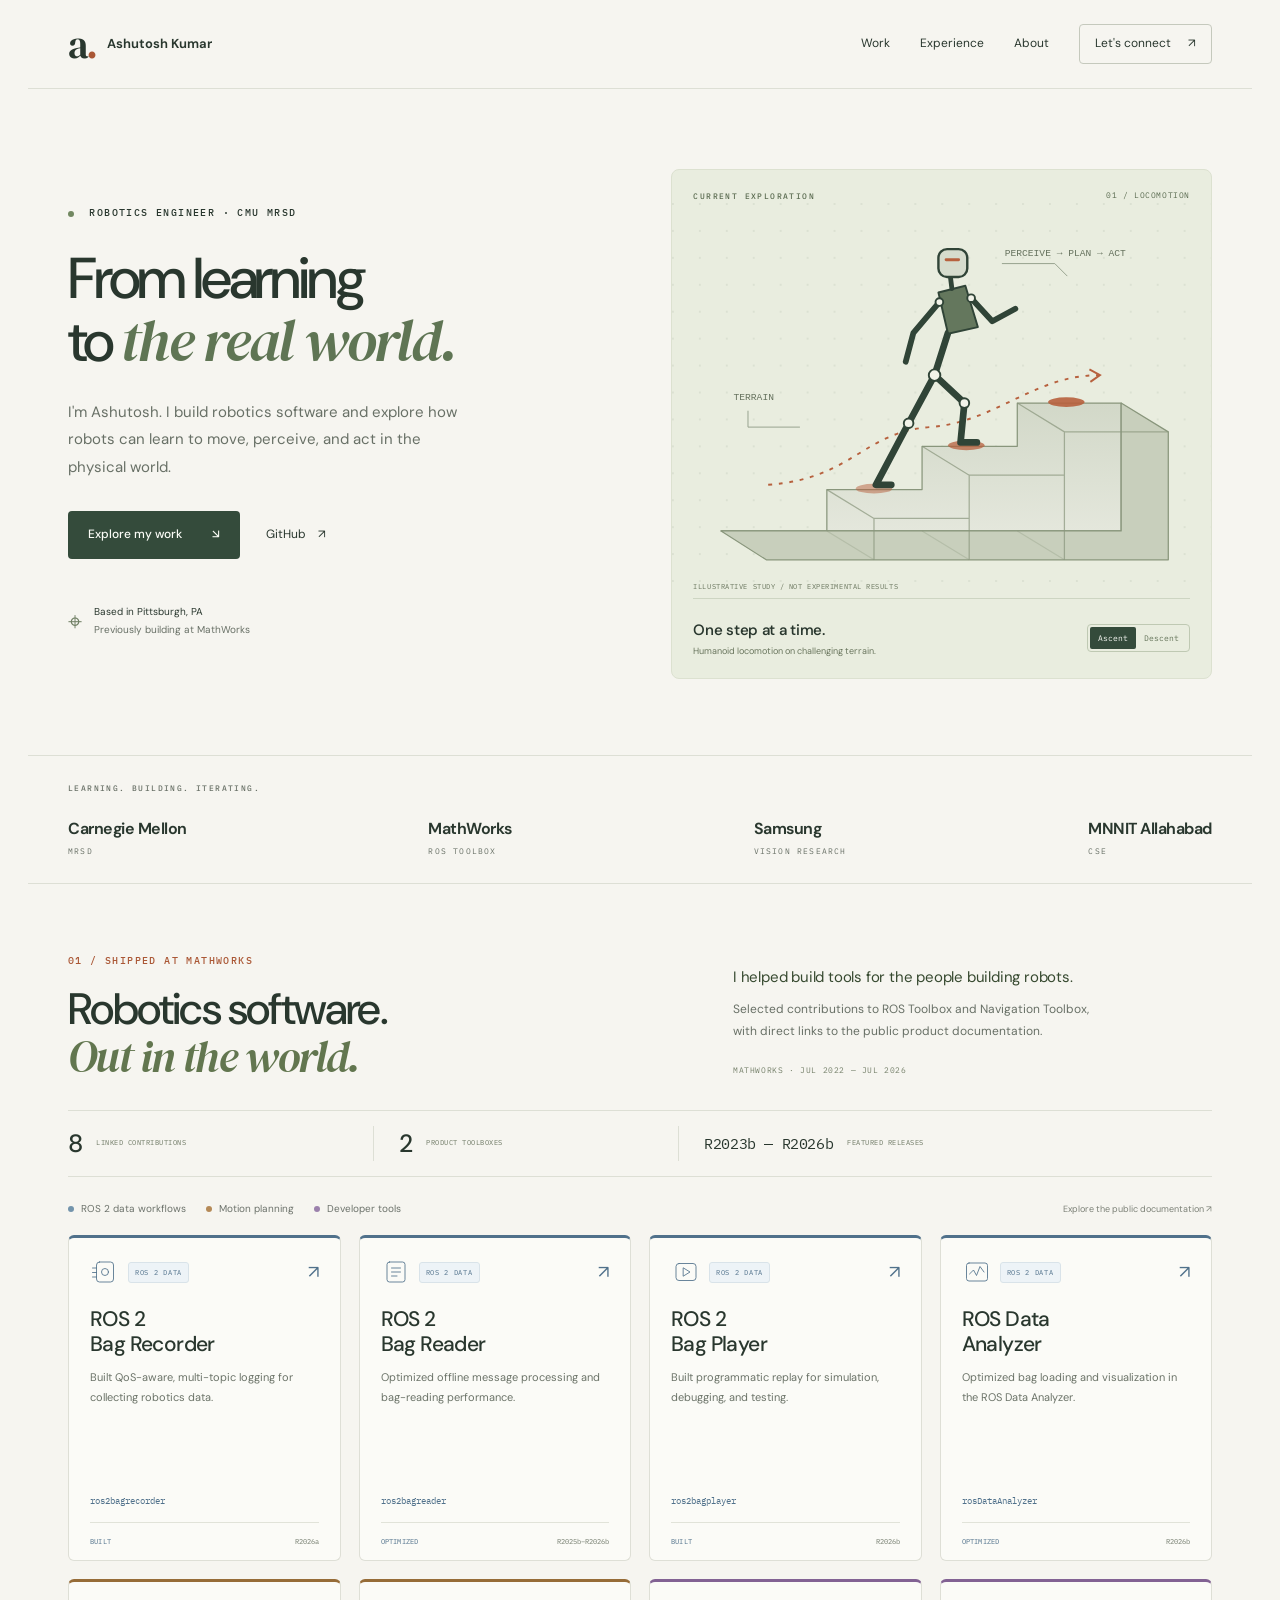
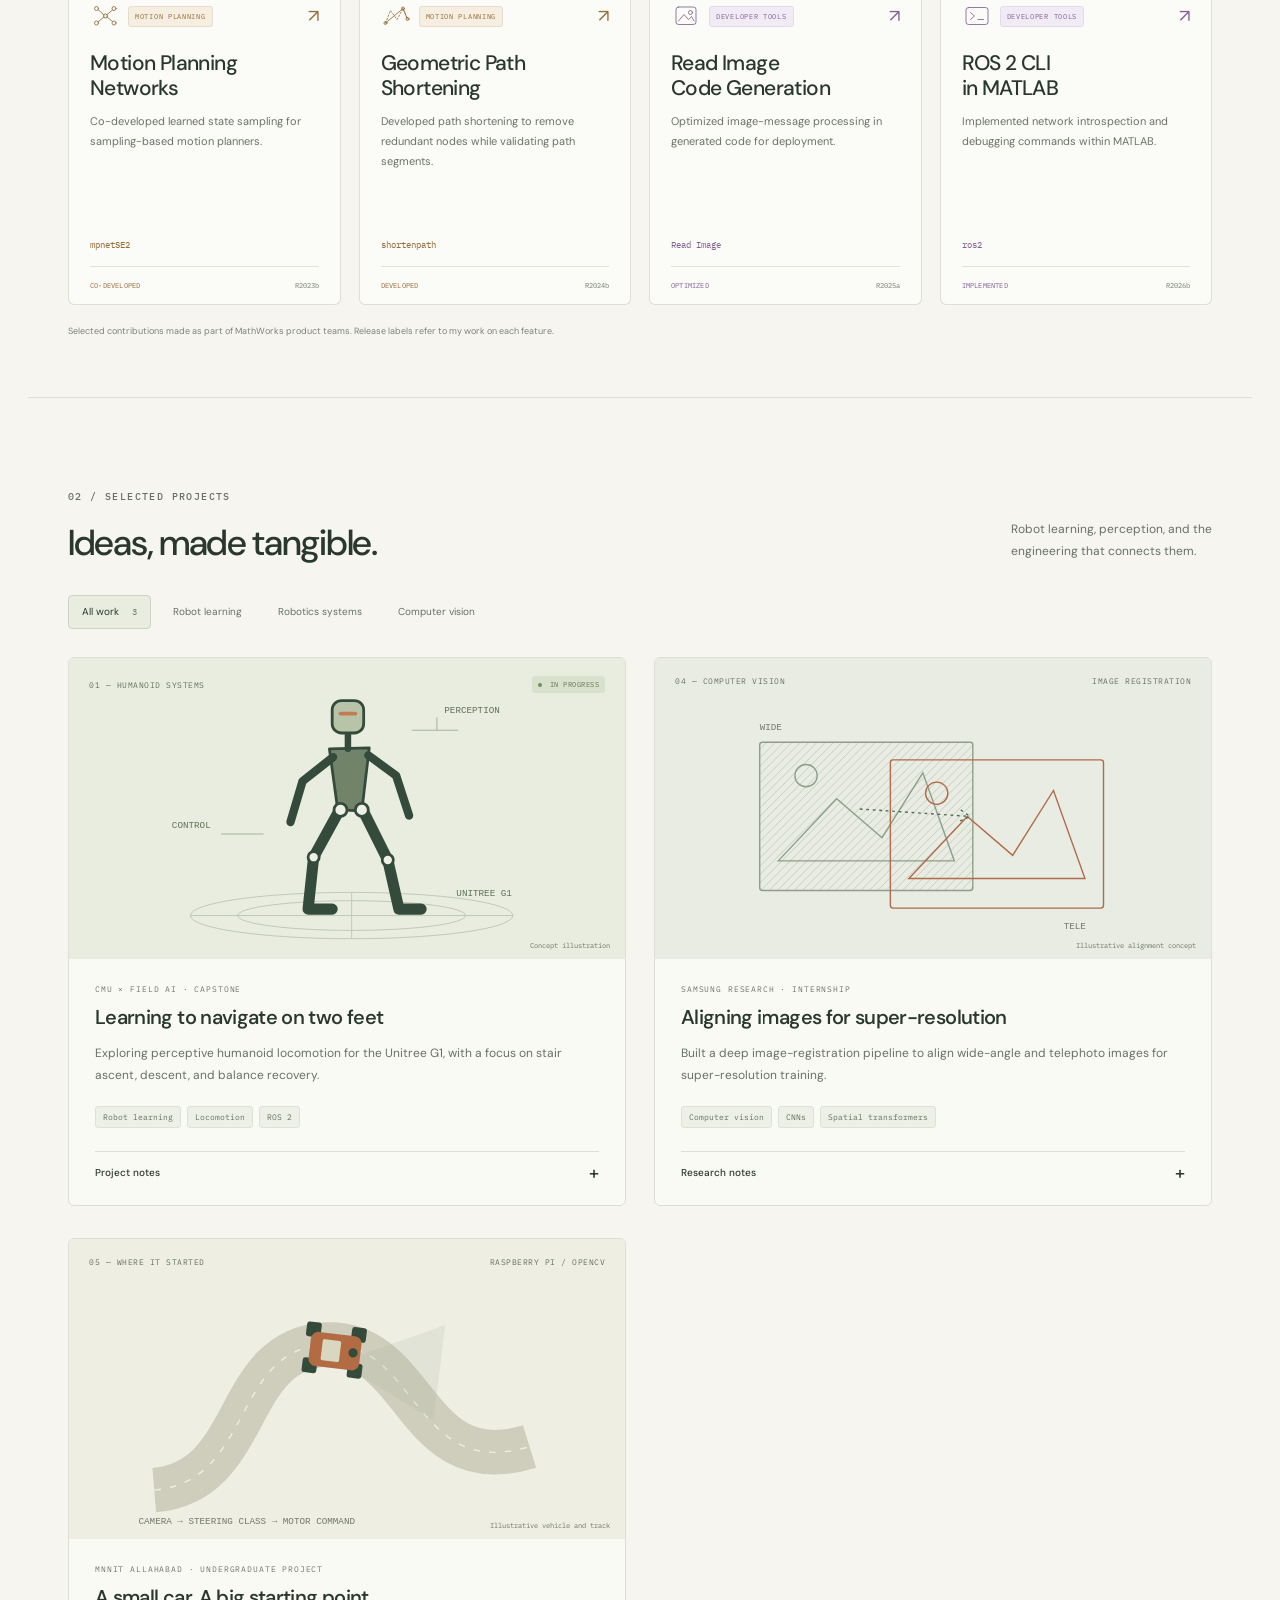
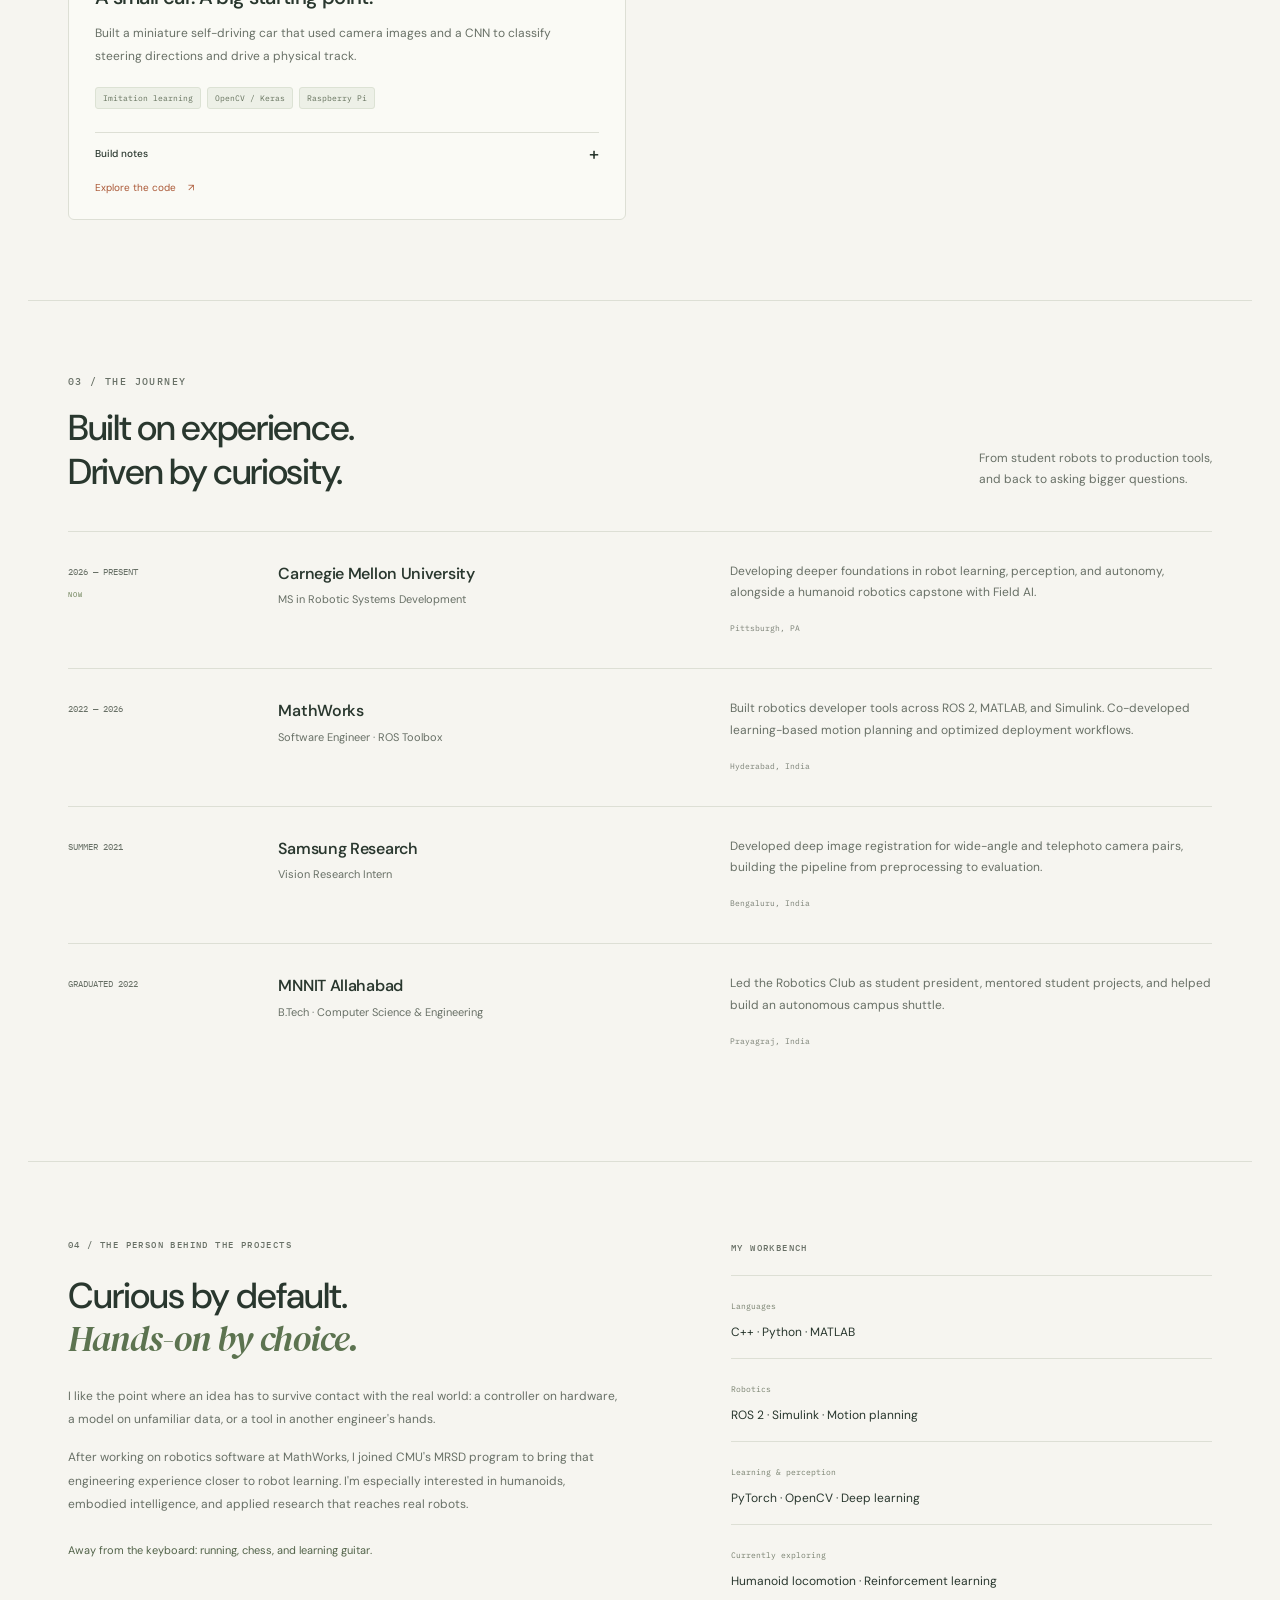
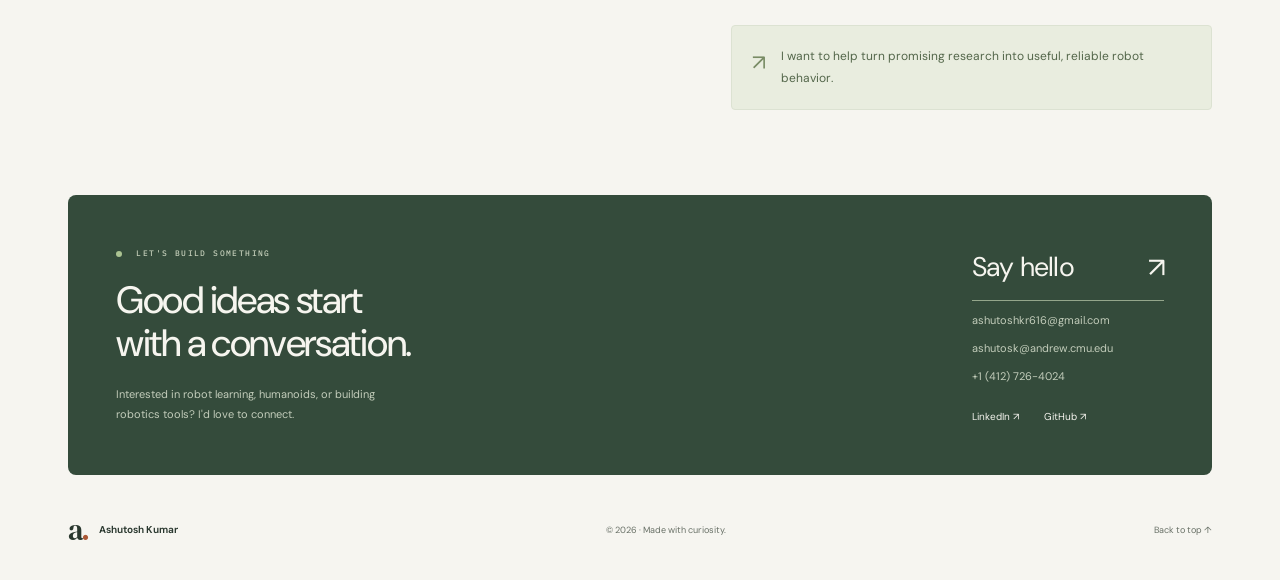
==== index.html @ 2a7b6dd8 "Balance MathWorks showcase with equal-size cards and category colors" ====
<!doctype html>
<html lang="en">
<head>
  <meta charset="utf-8">
  <meta name="viewport" content="width=device-width, initial-scale=1">
  <meta name="theme-color" content="#f6f5f0">
  <meta name="description" content="Ashutosh Kumar — robotics engineer and CMU MRSD student. Robot learning, humanoid locomotion, perception, and robotics software that reaches the real world.">
  <meta property="og:title" content="Ashutosh Kumar — Robotics & Robot Learning">
  <meta property="og:description" content="From learning-based motion planning to production robotics software. Explore my projects, experience, and current work at Carnegie Mellon.">
  <meta property="og:type" content="website">
  <title>Ashutosh Kumar — Robotics & Robot Learning</title>
  <link rel="icon" type="image/svg+xml" href="./assets/favicon.svg">
  <link rel="stylesheet" href="./styles.css">
  <link rel="stylesheet" href="./mathworks.css">
  <script src="./script.js" defer></script>
</head>
<body>
  <a class="skip-link" href="#main">Skip to content</a>
  <header class="site-header">
    <a class="wordmark" href="#home" aria-label="Ashutosh Kumar, home"><span class="monogram" aria-hidden="true">a<span>.</span></span><span>Ashutosh Kumar</span></a>
    <nav aria-label="Main navigation">
      <a href="#mathworks">Work</a><a href="#experience">Experience</a><a href="#about">About</a>
      <a class="nav-contact" href="#contact">Let's connect <span aria-hidden="true">↗</span></a>
    </nav>
  </header>

  <main id="main">
    <section class="hero section-wrap" id="home" aria-labelledby="hero-title">
      <div class="hero-copy">
        <p class="eyebrow"><span class="status-dot" aria-hidden="true"></span> ROBOTICS ENGINEER · CMU MRSD</p>
        <h1 id="hero-title">From learning<br>to <em>the real world.</em></h1>
        <p class="hero-description">I'm Ashutosh. I build robotics software and explore how robots can learn to move, perceive, and act in the physical world.</p>
        <div class="hero-actions"><a class="button button-dark" href="#mathworks">Explore my work <span aria-hidden="true">↘</span></a><a class="text-link" href="https://github.com/waytoashutosh" target="_blank" rel="noopener noreferrer">GitHub <span aria-hidden="true">↗</span></a></div>
        <div class="hero-note"><span class="location-symbol" aria-hidden="true">⌖</span><span>Based in Pittsburgh, PA<br><span class="muted">Previously building at MathWorks</span></span></div>
      </div>

      <div class="terrain-panel">
        <div class="panel-top"><span class="eyebrow">CURRENT EXPLORATION</span><span class="panel-index">01 / LOCOMOTION</span></div>
        <div class="terrain-art">
          <svg class="locomotion-scene" viewBox="0 0 560 410" role="img" aria-labelledby="terrain-title terrain-desc">
            <title id="terrain-title">An illustration of humanoid staircase locomotion</title>
            <desc id="terrain-desc">A jointed humanoid above a staircase, with a dotted reference path and highlighted footholds. The controls below change the direction of the illustrative path.</desc>
            <defs>
              <pattern id="terrain-grid" width="28" height="28" patternUnits="userSpaceOnUse"><circle cx="1" cy="1" r="1" fill="#c7cdbf" opacity=".52"/></pattern>
              <linearGradient id="stair-fill" x1="0" y1="0" x2="0" y2="1"><stop offset="0" stop-color="#d2d8c8"/><stop offset="1" stop-color="#e4e7dc"/></linearGradient>
            </defs>
            <rect x="0" y="0" width="560" height="410" fill="url(#terrain-grid)"/>
            <g class="staircase" stroke="#89967c" stroke-width="1.3" stroke-linejoin="round">
              <path d="M51 341h110v-43h99v-45h99v-45h108v133z" fill="url(#stair-fill)"/>
              <path d="M51 341 98 371h418V238l-49-30v133z" fill="#c8cfbc"/>
              <path d="m161 298 49 30h99v-45h99v-45h108M260 253l49 30M359 208l49 30M210 328v43M309 283v88M408 238v133" fill="none" opacity=".7"/>
              <path d="m161 341 49 30M260 341l49 30M359 341l49 30" fill="none" opacity=".3"/>
            </g>
            <path id="reference-path" d="M100 293C187 287 199 238 268 233S376 179 444 179" fill="none" stroke="#b7613e" stroke-width="2" stroke-dasharray="4 7"/>
            <path id="direction-arrow" d="m434 173 11 6-10 7" fill="none" stroke="#b7613e" stroke-width="2"/>
            <g fill="#b7613e"><ellipse cx="210" cy="297" rx="19" ry="5" opacity=".5"/><ellipse cx="306" cy="252" rx="19" ry="5" opacity=".75"/><ellipse cx="410" cy="207" rx="19" ry="5" opacity=".9"/></g>
            <g class="robot" fill="none" stroke="#304437" stroke-width="7" stroke-linecap="round" stroke-linejoin="round">
              <path d="m287 135-14 44 31 29-4 41h17M273 179l-27 50-34 64h16"/>
              <path d="m287 136-10-43 28-7 13 43z" fill="#64775d" stroke-width="2"/>
              <path d="m278 103-27 32-8 30M311 99l22 24 24-13" stroke-width="6"/>
              <path d="m291 89-2-16" stroke-width="5"/>
              <rect x="277" y="48" width="30" height="29" rx="9" fill="#d6dccd" stroke-width="2.5"/>
              <path d="M285 59h13" stroke="#b7613e" stroke-width="3"/>
            </g>
            <g fill="#f2f3e9" stroke="#304437" stroke-width="2"><circle cx="273" cy="179" r="6"/><circle cx="304" cy="208" r="5"/><circle cx="246" cy="229" r="5"/><circle cx="278" cy="103" r="4"/><circle cx="311" cy="99" r="4"/></g>
            <g class="scene-annotation" fill="#65715d" font-family="monospace" font-size="10"><path d="M343 63h55l13 13" fill="none" stroke="#95a18c"/><text x="346" y="55">PERCEIVE → PLAN → ACT</text><path d="M133 233H79v-17" fill="none" stroke="#95a18c"/><text x="64" y="205">TERRAIN</text></g>
          </svg>
          <span class="art-label">ILLUSTRATIVE STUDY / NOT EXPERIMENTAL RESULTS</span>
        </div>
        <div class="terrain-bottom"><div><h2>One step at a time.</h2><p>Humanoid locomotion on challenging terrain.</p></div><div class="direction-controls" role="group" aria-label="Illustration direction"><button type="button" class="active" data-direction="ascent" aria-pressed="true">Ascent</button><button type="button" data-direction="descent" aria-pressed="false">Descent</button></div></div>
        <p class="sr-only" id="direction-status" aria-live="polite">The reference path points up the stairs.</p>
      </div>
    </section>

    <div class="affiliations section-wrap" aria-label="Education and experience"><p class="eyebrow">LEARNING. BUILDING. ITERATING.</p><div><span>Carnegie Mellon <small>MRSD</small></span><span>MathWorks <small>ROS TOOLBOX</small></span><span>Samsung <small>VISION RESEARCH</small></span><span>MNNIT Allahabad <small>CSE</small></span></div></div>

    <section class="mathworks-section section-wrap" id="mathworks" aria-labelledby="mathworks-title">
      <div class="shipped-heading">
        <div>
          <p class="eyebrow">01 / SHIPPED AT MATHWORKS</p>
          <h2 id="mathworks-title">Robotics software.<br><em>Out in the world.</em></h2>
        </div>
        <div class="shipped-intro">
          <p>I helped build tools for the people building robots.</p>
          <p>Selected contributions to ROS Toolbox and Navigation Toolbox, with direct links to the public product documentation.</p>
          <span class="shipped-tenure">MATHWORKS · JUL 2022 — JUL 2026</span>
        </div>
      </div>

      <div class="shipped-summary" aria-label="Contribution overview">
        <div><strong>8</strong><span>LINKED CONTRIBUTIONS</span></div>
        <div><strong>2</strong><span>PRODUCT TOOLBOXES</span></div>
        <div><strong class="release-range">R2023b — R2026b</strong><span>FEATURED RELEASES</span></div>
      </div>

      <div class="contribution-legend" aria-label="Contribution categories"><span class="legend-data">ROS 2 data workflows</span><span class="legend-planning">Motion planning</span><span class="legend-tooling">Developer tools</span><p>Explore the public documentation ↗</p></div>
      <div class="contribution-grid">
        <a class="contribution-card public-doc-link contribution-data" href="https://www.mathworks.com/help/ros/ref/ros2bagrecorder.html" target="_blank" rel="noopener noreferrer">
          <div class="contribution-card-top"><div class="contribution-icon" aria-hidden="true"><svg viewBox="0 0 60 60" fill="none" stroke="currentColor" stroke-width="1.7" stroke-linecap="round" stroke-linejoin="round"><rect x="13" y="10" width="34" height="40" rx="6"/><circle cx="30" cy="30" r="7"/><path d="M5 22h8m-8 9h8m-8 9h8"/></svg></div><span class="contribution-category">ROS 2 DATA</span><span class="contribution-arrow" aria-hidden="true">↗</span></div>
          <h3>ROS 2<br>Bag Recorder</h3>
          <p>Built QoS-aware, multi-topic logging for collecting robotics data.</p>
          <code>ros2bagrecorder</code>
          <div class="contribution-card-footer"><span>BUILT</span><span>R2026a</span></div>
        </a>
        <a class="contribution-card public-doc-link contribution-data" href="https://www.mathworks.com/help/ros/ref/ros2bagreader.html" target="_blank" rel="noopener noreferrer">
          <div class="contribution-card-top"><div class="contribution-icon" aria-hidden="true"><svg viewBox="0 0 60 60" fill="none" stroke="currentColor" stroke-width="1.7" stroke-linecap="round" stroke-linejoin="round"><rect x="12" y="10" width="36" height="40" rx="5"/><path d="M21 22h18M21 30h18M21 38h11"/></svg></div><span class="contribution-category">ROS 2 DATA</span><span class="contribution-arrow" aria-hidden="true">↗</span></div>
          <h3>ROS 2<br>Bag Reader</h3>
          <p>Optimized offline message processing and bag-reading performance.</p>
          <code>ros2bagreader</code>
          <div class="contribution-card-footer"><span>OPTIMIZED</span><span>R2025b–R2026b</span></div>
        </a>
        <a class="contribution-card public-doc-link contribution-data" href="https://www.mathworks.com/help/releases/R2026b/ros/ref/ros2bagplayer.html" target="_blank" rel="noopener noreferrer">
          <div class="contribution-card-top"><div class="contribution-icon" aria-hidden="true"><svg viewBox="0 0 60 60" fill="none" stroke="currentColor" stroke-width="1.7" stroke-linecap="round" stroke-linejoin="round"><rect x="10" y="13" width="40" height="34" rx="6"/><path d="m25 22 13 8-13 8z"/></svg></div><span class="contribution-category">ROS 2 DATA</span><span class="contribution-arrow" aria-hidden="true">↗</span></div>
          <h3>ROS 2<br>Bag Player</h3>
          <p>Built programmatic replay for simulation, debugging, and testing.</p>
          <code>ros2bagplayer</code>
          <div class="contribution-card-footer"><span>BUILT</span><span>R2026b</span></div>
        </a>
        <a class="contribution-card public-doc-link contribution-data" href="https://www.mathworks.com/help/ros/ref/rosdataanalyzer-app.html" target="_blank" rel="noopener noreferrer">
          <div class="contribution-card-top"><div class="contribution-icon" aria-hidden="true"><svg viewBox="0 0 60 60" fill="none" stroke="currentColor" stroke-width="1.7" stroke-linecap="round" stroke-linejoin="round"><rect x="9" y="12" width="42" height="36" rx="5"/><path d="m15 34 8-8 6 11 7-18 8 11"/></svg></div><span class="contribution-category">ROS 2 DATA</span><span class="contribution-arrow" aria-hidden="true">↗</span></div>
          <h3>ROS Data<br>Analyzer</h3>
          <p>Optimized bag loading and visualization in the ROS Data Analyzer.</p>
          <code>rosDataAnalyzer</code>
          <div class="contribution-card-footer"><span>OPTIMIZED</span><span>R2026b</span></div>
        </a>
        <a class="contribution-card public-doc-link contribution-planning" href="https://www.mathworks.com/help/nav/ref/mpnetse2.html" target="_blank" rel="noopener noreferrer">
          <div class="contribution-card-top"><div class="contribution-icon" aria-hidden="true"><svg viewBox="0 0 60 60" fill="none" stroke="currentColor" stroke-width="1.7" stroke-linecap="round" stroke-linejoin="round"><circle cx="13" cy="15" r="4"/><circle cx="13" cy="44" r="4"/><circle cx="31" cy="30" r="4"/><circle cx="48" cy="15" r="4"/><circle cx="48" cy="44" r="4"/><path d="m17 18 11 10m-11 13 11-9m6-5 11-9m-11 14 11 9"/></svg></div><span class="contribution-category">MOTION PLANNING</span><span class="contribution-arrow" aria-hidden="true">↗</span></div>
          <h3>Motion Planning<br>Networks</h3>
          <p>Co-developed learned state sampling for sampling-based motion planners.</p>
          <code>mpnetSE2</code>
          <div class="contribution-card-footer"><span>CO-DEVELOPED</span><span>R2023b</span></div>
        </a>
        <a class="contribution-card public-doc-link contribution-planning" href="https://www.mathworks.com/help/nav/ref/shortenpath.html" target="_blank" rel="noopener noreferrer">
          <div class="contribution-card-top"><div class="contribution-icon" aria-hidden="true"><svg viewBox="0 0 60 60" fill="none" stroke="currentColor" stroke-width="1.7" stroke-linecap="round" stroke-linejoin="round"><path d="m9 44 10-25 13 18 12-22 9 21" stroke-dasharray="3 4"/><path d="m9 44 35-29 9 21"/><circle cx="9" cy="44" r="3"/><circle cx="44" cy="15" r="3"/><circle cx="53" cy="36" r="3"/></svg></div><span class="contribution-category">MOTION PLANNING</span><span class="contribution-arrow" aria-hidden="true">↗</span></div>
          <h3>Geometric Path<br>Shortening</h3>
          <p>Developed path shortening to remove redundant nodes while validating path segments.</p>
          <code>shortenpath</code>
          <div class="contribution-card-footer"><span>DEVELOPED</span><span>R2024b</span></div>
        </a>
        <a class="contribution-card public-doc-link contribution-tooling" href="https://www.mathworks.com/help/ros/ref/readimageros2.html" target="_blank" rel="noopener noreferrer">
          <div class="contribution-card-top"><div class="contribution-icon" aria-hidden="true"><svg viewBox="0 0 60 60" fill="none" stroke="currentColor" stroke-width="1.7" stroke-linecap="round" stroke-linejoin="round"><rect x="10" y="12" width="40" height="35" rx="5"/><circle cx="39" cy="23" r="4"/><path d="m15 40 11-13 9 10 6-6 5 9"/></svg></div><span class="contribution-category">DEVELOPER TOOLS</span><span class="contribution-arrow" aria-hidden="true">↗</span></div>
          <h3>Read Image<br>Code Generation</h3>
          <p>Optimized image-message processing in generated code for deployment.</p>
          <code>Read Image</code>
          <div class="contribution-card-footer"><span>OPTIMIZED</span><span>R2025a</span></div>
        </a>
        <a class="contribution-card public-doc-link contribution-tooling" href="https://www.mathworks.com/help/releases/R2026b/ros/ref/ros2.html" target="_blank" rel="noopener noreferrer">
          <div class="contribution-card-top"><div class="contribution-icon" aria-hidden="true"><svg viewBox="0 0 60 60" fill="none" stroke="currentColor" stroke-width="1.7" stroke-linecap="round" stroke-linejoin="round"><rect x="8" y="13" width="44" height="34" rx="5"/><path d="m17 23 8 7-8 7m15 0h11"/></svg></div><span class="contribution-category">DEVELOPER TOOLS</span><span class="contribution-arrow" aria-hidden="true">↗</span></div>
          <h3>ROS 2 CLI<br>in MATLAB</h3>
          <p>Implemented network introspection and debugging commands within MATLAB.</p>
          <code>ros2</code>
          <div class="contribution-card-footer"><span>IMPLEMENTED</span><span>R2026b</span></div>
        </a>
      </div>
      <p class="shipped-footnote">Selected contributions made as part of MathWorks product teams. Release labels refer to my work on each feature.</p>
    </section>


    <section class="work-section section-wrap" id="work" aria-labelledby="work-title">
      <div class="section-heading"><div><p class="eyebrow">02 / SELECTED PROJECTS</p><h2 id="work-title">Ideas, made tangible.</h2></div><p>Robot learning, perception, and the<br class="desktop-break"> engineering that connects them.</p></div>
      <div class="project-filters" role="group" aria-label="Filter projects"><button type="button" class="active" data-filter="all" aria-pressed="true">All work <span>3</span></button><button type="button" data-filter="learning" aria-pressed="false">Robot learning</button><button type="button" data-filter="systems" aria-pressed="false">Robotics systems</button><button type="button" data-filter="vision" aria-pressed="false">Computer vision</button></div>
      <p id="filter-status" class="sr-only" aria-live="polite">Showing all 3 projects.</p>
      <div class="projects-grid">
        <article class="project-card project-featured" data-categories="learning systems">
          <div class="project-visual visual-humanoid" aria-hidden="true"><div class="visual-caption"><span>01 — HUMANOID SYSTEMS</span><span class="mini-pill"><span class="status-dot"></span> IN PROGRESS</span></div><svg viewBox="0 0 600 300"><g fill="none" stroke="#bdc7b2" stroke-width="1"><ellipse cx="305" cy="255" rx="174" ry="25"/><ellipse cx="305" cy="255" rx="123" ry="16"/><path d="M131 255h348M305 230v50"/></g><g fill="none" stroke="#344b3b" stroke-linecap="round" stroke-linejoin="round"><path d="M292 141 264 192 258 248h26M317 141l27 54 12 53h24" stroke-width="12"/><path d="m290 141-9-66 43-1-8 68z" stroke-width="3" fill="#718368"/><path d="m285 84-33 26-13 44m84-72 30 22 14 43" stroke-width="9"/><path d="M301 75V58" stroke-width="7"/><rect x="284" y="23" width="34" height="35" rx="10" fill="#b7c4a8" stroke-width="3"/><path d="M293 37h16" stroke="#c47b54" stroke-width="4"/></g><g fill="#eef0e7" stroke="#344b3b" stroke-width="3"><circle cx="293" cy="141" r="7"/><circle cx="316" cy="141" r="7"/><circle cx="264" cy="192" r="6"/><circle cx="344" cy="195" r="6"/></g><g font-size="10" font-family="monospace" fill="#607158"><path d="M370 55h50M397 55V41" fill="none" stroke="#a2b193"/><text x="405" y="36">PERCEPTION</text><path d="M210 167h-46" stroke="#a2b193"/><text x="111" y="160">CONTROL</text><text x="418" y="234">UNITREE G1</text></g></svg><span class="visual-footnote">Concept illustration</span></div>
          <div class="project-body"><p class="project-meta">CMU × FIELD AI · CAPSTONE</p><h3>Learning to navigate on two feet</h3><p>Exploring perceptive humanoid locomotion for the Unitree G1, with a focus on stair ascent, descent, and balance recovery.</p><div class="project-tags"><span>Robot learning</span><span>Locomotion</span><span>ROS 2</span></div><details><summary>Project notes <span aria-hidden="true">+</span></summary><div class="project-details"><p><strong>Current stage.</strong> Literature review and system design for our Field AI capstone, comparing learning-based approaches to terrain traversal and recovery.</p><p><strong>My focus.</strong> Understanding motion generation, policy tracking, terrain perception, and the tradeoffs between candidate locomotion methods.</p><p><strong>Next.</strong> Use these comparisons to guide the team's architecture and experiments. Hardware results will be added as the project progresses.</p></div></details></div>
        </article>
        <article class="project-card" data-categories="vision learning">
          <div class="project-visual visual-vision" aria-hidden="true"><div class="visual-caption"><span>04 — COMPUTER VISION</span><span>IMAGE REGISTRATION</span></div><svg viewBox="0 0 600 300"><defs><pattern id="vision-lines" width="9" height="9" patternUnits="userSpaceOnUse"><path d="M0 9 9 0" stroke="#a8b4a2" stroke-width=".6"/></pattern></defs><g fill="none" stroke-width="1.5"><rect x="113" y="68" width="230" height="160" rx="3" stroke="#8d9f88" fill="url(#vision-lines)"/><path d="m133 196 63-67 49 42 44-70 34 95z" stroke="#8d9f88"/><circle cx="163" cy="104" r="12" stroke="#8d9f88"/><rect x="254" y="87" width="230" height="160" rx="3" stroke="#b16b4a"/><path d="m274 215 63-67 49 42 44-70 34 95z" stroke="#b16b4a"/><circle cx="304" cy="123" r="12" stroke="#b16b4a"/><path d="m221 140 119 8m-10-7 10 7-11 5" stroke="#536a51" stroke-dasharray="3 4"/></g><g font-size="10" font-family="monospace" fill="#72796a"><text x="113" y="55">WIDE</text><text x="441" y="270">TELE</text></g></svg><span class="visual-footnote">Illustrative alignment concept</span></div>
          <div class="project-body"><p class="project-meta">SAMSUNG RESEARCH · INTERNSHIP</p><h3>Aligning images for super-resolution</h3><p>Built a deep image-registration pipeline to align wide-angle and telephoto images for super-resolution training.</p><div class="project-tags"><span>Computer vision</span><span>CNNs</span><span>Spatial transformers</span></div><details><summary>Research notes <span aria-hidden="true">+</span></summary><div class="project-details"><p><strong>The problem.</strong> Images from different cameras need alignment before they can form useful training pairs.</p><p><strong>My contribution.</strong> Built preprocessing, training, and evaluation around convolutional features and a Spatial Transformer Network.</p><p><strong>Takeaway.</strong> Data quality and geometric alignment are as central to an effective learning pipeline as the model architecture.</p></div></details></div>
        </article>
        <article class="project-card" data-categories="learning systems vision">
          <div class="project-visual visual-car" aria-hidden="true"><div class="visual-caption"><span>05 — WHERE IT STARTED</span><span>RASPBERRY PI / OPENCV</span></div><svg viewBox="0 0 600 300"><path d="M92 248c107-9 83-151 184-157s95 149 221 110" fill="none" stroke="#cfcebd" stroke-width="48"/><path d="M92 248c107-9 83-151 184-157s95 149 221 110" fill="none" stroke="#eeede3" stroke-width="1.5" stroke-dasharray="7 10"/><g transform="translate(291 95) rotate(7)"><path d="m17 8 94-47V65L17 22z" fill="#a5b59a" opacity=".2"/><g fill="#344b3b"><rect x="-37" y="-25" width="16" height="16" rx="3"/><rect x="-37" y="14" width="16" height="16" rx="3"/><rect x="12" y="-25" width="16" height="16" rx="3"/><rect x="12" y="14" width="16" height="16" rx="3"/></g><rect x="-31" y="-15" width="55" height="37" rx="8" fill="#b36b44"/><rect x="-18" y="-8" width="20" height="23" rx="2" fill="#dad7c1"/><circle cx="16" cy="3" r="5" fill="#344b3b"/></g><g font-size="10" font-family="monospace" fill="#72796a"><text x="75" y="285">CAMERA → STEERING CLASS → MOTOR COMMAND</text></g></svg><span class="visual-footnote">Illustrative vehicle and track</span></div>
          <div class="project-body"><p class="project-meta">MNNIT ALLAHABAD · UNDERGRADUATE PROJECT</p><h3>A small car. A big starting point.</h3><p>Built a miniature self-driving car that used camera images and a CNN to classify steering directions and drive a physical track.</p><div class="project-tags"><span>Imitation learning</span><span>OpenCV / Keras</span><span>Raspberry Pi</span></div><details><summary>Build notes <span aria-hidden="true">+</span></summary><div class="project-details"><p><strong>The system.</strong> A Raspberry Pi 3 processed Pi Camera images, with an Arduino UNO handling motor control through serial communication.</p><p><strong>The learning task.</strong> Trained a CNN with 2,000 images per steering class: left, right, straight, sharp left, and sharp right. Image processing included region masking and Hough transforms.</p><p><strong>Why it matters to me.</strong> This was an early step toward my interest in robot learning and physical autonomy.</p></div></details><a class="project-repo text-link" href="https://github.com/waytoashutosh/SELF_DRIVING_CAR" target="_blank" rel="noopener noreferrer">Explore the code <span aria-hidden="true">↗</span></a></div>
        </article>
      </div>
    </section>

    <section class="experience-section section-wrap" id="experience" aria-labelledby="experience-title">
      <div class="section-heading"><div><p class="eyebrow">03 / THE JOURNEY</p><h2 id="experience-title">Built on experience.<br>Driven by curiosity.</h2></div><p>From student robots to production tools,<br class="desktop-break"> and back to asking bigger questions.</p></div>
      <div class="experience-list">
        <article class="experience-row"><div class="experience-date">2026 — PRESENT<span class="current-label">NOW</span></div><div class="experience-company"><h3>Carnegie Mellon University</h3><p>MS in Robotic Systems Development</p></div><div class="experience-description"><p>Developing deeper foundations in robot learning, perception, and autonomy, alongside a humanoid robotics capstone with Field AI.</p><span>Pittsburgh, PA</span></div></article>
        <article class="experience-row"><div class="experience-date">2022 — 2026</div><div class="experience-company"><h3>MathWorks</h3><p>Software Engineer · ROS Toolbox</p></div><div class="experience-description"><p>Built robotics developer tools across ROS 2, MATLAB, and Simulink. Co-developed learning-based motion planning and optimized deployment workflows.</p><span>Hyderabad, India</span></div></article>
        <article class="experience-row"><div class="experience-date">SUMMER 2021</div><div class="experience-company"><h3>Samsung Research</h3><p>Vision Research Intern</p></div><div class="experience-description"><p>Developed deep image registration for wide-angle and telephoto camera pairs, building the pipeline from preprocessing to evaluation.</p><span>Bengaluru, India</span></div></article>
        <article class="experience-row"><div class="experience-date">GRADUATED 2022</div><div class="experience-company"><h3>MNNIT Allahabad</h3><p>B.Tech · Computer Science & Engineering</p></div><div class="experience-description"><p>Led the Robotics Club as student president, mentored student projects, and helped build an autonomous campus shuttle.</p><span>Prayagraj, India</span></div></article>
      </div>
    </section>

    <section class="about-section section-wrap" id="about" aria-labelledby="about-title"><div class="about-intro"><p class="eyebrow">04 / THE PERSON BEHIND THE PROJECTS</p><h2 id="about-title">Curious by default.<br><em>Hands-on by choice.</em></h2><p>I like the point where an idea has to survive contact with the real world: a controller on hardware, a model on unfamiliar data, or a tool in another engineer's hands.</p><p>After working on robotics software at MathWorks, I joined CMU's MRSD program to bring that engineering experience closer to robot learning. I'm especially interested in humanoids, embodied intelligence, and applied research that reaches real robots.</p><p class="offscreen-note">Away from the keyboard: running, chess, and learning guitar.</p></div><div class="toolkit"><p class="eyebrow">MY WORKBENCH</p><div class="toolkit-row"><span>Languages</span><p>C++ · Python · MATLAB</p></div><div class="toolkit-row"><span>Robotics</span><p>ROS 2 · Simulink · Motion planning</p></div><div class="toolkit-row"><span>Learning & perception</span><p>PyTorch · OpenCV · Deep learning</p></div><div class="toolkit-row"><span>Currently exploring</span><p>Humanoid locomotion · Reinforcement learning</p></div><div class="note-card"><span class="note-mark" aria-hidden="true">↗</span><p>I want to help turn promising research into useful, reliable robot behavior.</p></div></div></section>

    <section class="contact-section section-wrap" id="contact" aria-labelledby="contact-title">
      <div><p class="eyebrow"><span class="status-dot" aria-hidden="true"></span> LET'S BUILD SOMETHING</p><h2 id="contact-title">Good ideas start<br>with a conversation.</h2><p>Interested in robot learning, humanoids, or building<br class="desktop-break"> robotics tools? I'd love to connect.</p></div>
      <div class="contact-links">
        <a class="email-link" href="mailto:ashutoshkr616@gmail.com">Say hello <span aria-hidden="true">↗</span></a>
        <a href="mailto:ashutoshkr616@gmail.com">ashutoshkr616@gmail.com</a>
        <a href="mailto:ashutosk@andrew.cmu.edu">ashutosk@andrew.cmu.edu</a>
        <a href="tel:+14127264024">+1 (412) 726-4024</a>
        <div><a class="text-link" href="https://www.linkedin.com/in/ashutosh-kr/" target="_blank" rel="noopener noreferrer">LinkedIn ↗</a><a class="text-link" href="https://github.com/waytoashutosh" target="_blank" rel="noopener noreferrer">GitHub ↗</a></div>
      </div>
    </section>
  </main>
  <footer class="site-footer section-wrap"><a class="wordmark" href="#home"><span class="monogram" aria-hidden="true">a<span>.</span></span><span>Ashutosh Kumar</span></a><p>© <span id="year">2026</span> · Made with curiosity.</p><a class="back-to-top" href="#home">Back to top ↑</a></footer>
</body>
</html>
---- styles.css ----
@import url('https://fonts.googleapis.com/css2?family=DM+Sans:wght@400;450;500;550;600;650;700&family=DM+Serif+Display:ital@0;1&family=IBM+Plex+Mono:wght@400;500&display=swap');

:root{--paper:#f6f5f0;--ink:#29372e;--muted:#687066;--line:#dddfd5;--green:#344b3b;--orange:#aa5735;--mono:'IBM Plex Mono',monospace;--sans:'DM Sans',Arial,sans-serif;--serif:'DM Serif Display',Georgia,serif;--max:1224px}
*{box-sizing:border-box}html{scroll-behavior:smooth;scroll-padding-top:100px}body{margin:0;background:var(--paper);color:var(--ink);font-family:var(--sans);font-size:16px;line-height:1.65;-webkit-font-smoothing:antialiased}a{color:inherit;text-decoration:none}button{font:inherit;cursor:pointer}button,a,summary{-webkit-tap-highlight-color:transparent}a:focus-visible,button:focus-visible,summary:focus-visible{outline:3px solid var(--orange);outline-offset:5px}::selection{background:#d5deca;color:var(--ink)}[hidden]{display:none!important}.section-wrap{max-width:var(--max);margin-inline:auto;padding-inline:40px}.eyebrow{font-family:var(--mono);font-size:10px;letter-spacing:1.4px;font-weight:500;line-height:1.8}.muted{color:var(--muted)}.status-dot{display:inline-block;width:6px;height:6px;border-radius:50%;background:#728861;margin-right:8px;vertical-align:middle}.sr-only{position:absolute;width:1px;height:1px;overflow:hidden;clip:rect(0,0,0,0);white-space:nowrap}.skip-link{position:fixed;left:16px;top:-80px;z-index:99;background:var(--ink);color:white;padding:10px 20px}.skip-link:focus{top:10px}.site-header{max-width:var(--max);margin:auto;padding:24px 40px;display:flex;align-items:center;justify-content:space-between;border-bottom:1px solid var(--line);gap:28px}.wordmark{display:inline-flex;align-items:center;gap:12px;font-size:13px;font-weight:650;white-space:nowrap}.monogram{font:40px/.8 var(--serif);letter-spacing:-3px}.monogram span{color:var(--orange)}nav{display:flex;align-items:center;gap:30px;font-size:12px}nav a{transition:color .2s}nav a:hover,.text-link:hover{color:var(--orange)}.nav-contact{border:1px solid #c5c9bd;border-radius:4px;padding:9px 15px}.nav-contact span{margin-left:14px}.hero{padding-top:80px;padding-bottom:76px;display:grid;grid-template-columns:1.02fr 1fr;gap:52px;align-items:center}.hero-copy>.eyebrow{margin:0 0 26px}h1,h2,h3,p{margin-top:0}h1{font-size:clamp(46px,4.5vw,67px);font-weight:500;line-height:1.08;letter-spacing:-3.2px;margin-bottom:25px}h1 em{font-family:var(--serif);font-weight:400;color:#5f7554;letter-spacing:-2px}.hero-description{color:var(--muted);max-width:407px;font-size:15px;line-height:1.85;margin-bottom:29px}.hero-actions{display:flex;gap:26px;align-items:center}.button{display:inline-flex;align-items:center;justify-content:space-between;gap:30px;font-size:12px;font-weight:500;border-radius:4px;padding:14px 20px;transition:background .2s,transform .2s}.button-dark{background:var(--green);color:#fbfcf7}.button-dark:hover{background:#4e6547;transform:translateY(-2px)}.text-link{font-size:12px;transition:color .2s}.text-link span{margin-left:9px}.hero-note{display:flex;gap:12px;align-items:center;font-size:10px;line-height:1.8;margin-top:40px}.location-symbol{font-size:25px;color:#718066}.terrain-panel{background:#e9eddf;border:1px solid #dce1d0;border-radius:8px;overflow:hidden}.panel-top{padding:19px 21px 0;display:flex;justify-content:space-between;align-items:center;color:#5a6b50;gap:12px}.panel-top .eyebrow{font-size:8px;margin:0}.panel-index{font-family:var(--mono);font-size:8px;letter-spacing:.6px}.terrain-art{position:relative}.locomotion-scene{display:block;width:100%;height:auto}.art-label{position:absolute;bottom:7px;left:21px;font:7px var(--mono);letter-spacing:.55px;color:#69755d}.terrain-bottom{margin:0 21px;padding:19px 0;border-top:1px solid #cdd5c2;display:flex;justify-content:space-between;align-items:center;gap:12px}.terrain-bottom h2{font-size:15px;font-weight:550;letter-spacing:-.3px;margin-bottom:2px}.terrain-bottom p{font-size:9px;color:#69755d;margin:0}.direction-controls{display:flex;border:1px solid #bfc9b3;border-radius:4px;padding:2px;flex-shrink:0}.direction-controls button{background:transparent;border:0;padding:6px 8px;border-radius:2px;font:8px var(--mono);color:#647459}.direction-controls button.active{background:var(--green);color:#fbfcf7}#reference-path{stroke-dashoffset:0;animation:flow 18s linear infinite}@keyframes flow{to{stroke-dashoffset:-220}}.terrain-panel[data-direction="descent"] #reference-path{animation-direction:reverse}.affiliations{padding-top:25px;padding-bottom:27px;border-top:1px solid var(--line);border-bottom:1px solid var(--line)}.affiliations>.eyebrow{font-size:8px;color:var(--muted);margin-bottom:20px}.affiliations>div{display:flex;justify-content:space-between;gap:25px}.affiliations>div>span{font-size:16px;letter-spacing:-.5px;font-weight:650}.affiliations small{display:block;font:8px var(--mono);letter-spacing:1.2px;color:var(--muted);margin-top:4px}.work-section{padding-top:90px;padding-bottom:80px}.section-heading{display:flex;align-items:flex-end;justify-content:space-between;gap:32px;margin-bottom:30px}.section-heading .eyebrow{color:var(--muted);margin-bottom:15px}.section-heading h2{font-size:36px;font-weight:500;letter-spacing:-1.3px;line-height:1.2;margin:0}.section-heading>p{color:var(--muted);font-size:12px;line-height:1.8;margin-bottom:2px}.project-filters{display:flex;gap:8px;flex-wrap:wrap;margin-bottom:28px}.project-filters button{border:1px solid transparent;border-radius:4px;background:transparent;padding:8px 13px;font-size:10px;color:var(--muted);transition:background .2s,color .2s}.project-filters button:hover{background:#e9ecdf}.project-filters button.active{border-color:#ced3c3;color:var(--ink);background:#e9eddf}.project-filters button>span{margin-left:10px;font:9px var(--mono);color:#718266}.projects-grid{display:grid;grid-template-columns:1fr 1fr;gap:32px 28px}.project-card{min-width:0;border:1px solid var(--line);border-radius:6px;overflow:hidden;background:#fafaf5;display:flex;flex-direction:column;transition:border-color .2s}.project-card:hover{border-color:#b7c1ac}.project-visual{position:relative;aspect-ratio:1.85;overflow:hidden;background:#e9eddf}.visual-ros{background:#e7ece6}.visual-planning{background:#eeede3}.visual-vision{background:#e9ece3}.visual-car{background:#eeeee3}.visual-caption{position:absolute;top:18px;left:20px;right:20px;display:flex;justify-content:space-between;align-items:center;color:#66725d;font:8px var(--mono);letter-spacing:.5px;z-index:1;gap:8px}.project-visual svg{width:100%;height:100%;display:block;padding-top:20px}.visual-footnote{position:absolute;bottom:9px;right:15px;font:7px var(--mono);color:#6e7764}.mini-pill{background:#d8e1cb;border-radius:3px;padding:4px 6px;font-size:7px;white-space:nowrap}.mini-pill .status-dot{width:4px;height:4px;margin-right:3px}.project-body{padding:25px 26px 23px;display:flex;flex-direction:column;flex:1}.project-meta{font:8px var(--mono);letter-spacing:.85px;color:#70766c;margin-bottom:10px}.project-body h3{font-size:20px;font-weight:550;letter-spacing:-.65px;line-height:1.3;margin-bottom:12px}.project-body>p:not(.project-meta){font-size:12px;color:var(--muted);line-height:1.85;margin-bottom:20px}.project-tags{display:flex;flex-wrap:wrap;gap:6px;margin-top:auto;margin-bottom:23px}.project-tags span{font:8px var(--mono);color:#65725d;background:#edf0e7;border:1px solid #dce2d4;border-radius:3px;padding:5px 7px}details{border-top:1px solid var(--line);padding-top:12px}summary{cursor:pointer;list-style:none;display:flex;align-items:center;justify-content:space-between;font-size:10px;font-weight:500}summary::-webkit-details-marker{display:none}summary>span{font-size:18px;line-height:1;transition:transform .2s}details[open] summary>span{transform:rotate(45deg)}.project-details{padding-top:16px}.project-details p{font-size:12px;line-height:1.8;color:var(--muted);margin-bottom:12px}.project-details p:last-child{margin-bottom:0}.project-details strong{color:#4b5a47;font-weight:600}.project-repo{display:block;margin-top:17px;font-size:10px;color:var(--orange)}.experience-section{padding-top:72px;padding-bottom:80px;border-top:1px solid var(--line)}.experience-section .section-heading{margin-bottom:38px}.experience-row{display:grid;grid-template-columns:1fr 2.3fr 2.6fr;gap:25px;padding:29px 0;border-top:1px solid var(--line)}.experience-date{font:9px/1.8 var(--mono);color:var(--muted);padding-top:3px;white-space:nowrap}.current-label{display:block;font-size:7px;letter-spacing:1px;color:#62784c;margin-top:9px}.experience-company h3{font-size:16px;font-weight:550;letter-spacing:-.3px;margin-bottom:3px}.experience-company p{font-size:11px;color:var(--muted);margin-bottom:0}.experience-description p{font-size:12px;line-height:1.8;color:var(--muted);margin-bottom:9px}.experience-description>span{font:8px var(--mono);color:#7b8176}.about-section{padding-top:75px;padding-bottom:85px;border-top:1px solid var(--line);display:grid;grid-template-columns:1.15fr 1fr;gap:110px}.about-intro>.eyebrow{font-size:9px;color:var(--muted);margin-bottom:21px}.about-intro h2{font-size:36px;font-weight:500;line-height:1.2;letter-spacing:-1px;margin-bottom:24px}.about-intro h2 em{font-family:var(--serif);font-weight:400;color:#5c7350}.about-intro>p:not(.eyebrow){font-size:12px;line-height:1.95;color:var(--muted);margin-bottom:15px}.about-intro>p.offscreen-note{font-size:11px;color:#526349;margin-top:23px}.toolkit{padding-top:3px}.toolkit>.eyebrow{font-size:9px;color:var(--muted);margin-bottom:19px}.toolkit-row{border-top:1px solid var(--line);padding:15px 0}.toolkit-row>span{font:8px var(--mono);color:#78816f}.toolkit-row p{font-size:12px;margin:4px 0 0;line-height:1.8}.note-card{background:#e9eddf;border:1px solid #dce2d2;border-radius:4px;padding:20px;display:flex;align-items:flex-start;gap:15px;margin-top:18px}.note-mark{font-size:22px;color:#798c65;line-height:1.5}.note-card p{font-size:12px;line-height:1.8;color:#53664a;margin:0}.contact-section{background:var(--green);color:#f6f5ef;border-radius:8px;max-width:calc(var(--max) - 80px);padding:50px 48px;display:flex;justify-content:space-between;gap:45px;align-items:center}.contact-section .eyebrow{font-size:8px;color:#c5cfba;margin-bottom:18px}.contact-section .status-dot{background:#abc392}.contact-section h2{font-weight:450;font-size:38px;line-height:1.15;letter-spacing:-1.3px;margin-bottom:18px}.contact-section p:not(.eyebrow){font-size:11px;color:#c3cdbb;line-height:1.85;margin-bottom:0}.contact-links{display:flex;flex-direction:column;gap:10px;align-items:flex-start}.email-link{font-size:27px;letter-spacing:-.75px;border-bottom:1px solid #94a68b;padding-bottom:8px;display:flex;gap:74px}.email-link span{font-weight:400;font-size:28px}.contact-links>a:not(.email-link){font-size:11px;color:#c3cdbb}.contact-links>div{display:flex;gap:25px;margin-top:14px}.contact-links .text-link{font-size:10px}.contact-links a:hover{color:#d9e6cb}.site-footer{display:flex;align-items:center;justify-content:space-between;padding-top:43px;padding-bottom:38px;gap:24px}.site-footer .wordmark{font-size:10px}.site-footer .monogram{font-size:30px}.site-footer p,.back-to-top{font-size:9px;color:var(--muted);margin:0}.back-to-top:hover{color:var(--orange)}

@media(min-width:1440px){.hero{padding-top:90px;padding-bottom:85px}.hero-copy{padding-bottom:10px}}
@media(max-width:1000px){.section-wrap{padding-inline:28px}.site-header{padding-inline:28px}.hero{gap:28px;padding-top:60px}h1{font-size:51px;letter-spacing:-2.5px}.hero-description{font-size:13px}.terrain-bottom{flex-wrap:wrap}.terrain-bottom p{font-size:9px}.affiliations>div>span{font-size:14px}.about-section{gap:55px}.contact-section{max-width:calc(100% - 56px);padding:40px 32px}.experience-row{grid-template-columns:1fr 1.9fr 2.2fr}.visual-caption{font-size:7px;left:15px;right:15px}.project-body{padding:21px}.project-body h3{font-size:18px}.contact-section h2{font-size:33px}.email-link{gap:45px;font-size:24px}}
@media(max-width:760px){html{scroll-padding-top:25px}.site-header{padding:21px 24px}.wordmark{font-size:12px}nav{gap:20px}nav>a[href="#experience"],nav>a[href="#about"]{display:none}.nav-contact{padding:7px 11px}.nav-contact span{margin-left:7px}.section-wrap{padding-inline:24px}.hero{grid-template-columns:1fr;gap:38px;padding-top:48px;padding-bottom:42px}.hero-copy>.eyebrow{font-size:9px;margin-bottom:22px}h1{font-size:clamp(43px,8.8vw,66px);letter-spacing:-2px;max-width:590px}.hero-description{font-size:14px;max-width:480px}.hero-note{margin-top:27px}.terrain-panel{max-width:560px;width:100%;justify-self:center}.terrain-bottom{flex-wrap:nowrap}.terrain-bottom h2{font-size:16px}.terrain-bottom p{font-size:10px}.direction-controls button{font-size:9px;padding:7px 9px}.panel-top .eyebrow,.panel-index{font-size:8px}.affiliations{padding-block:22px}.affiliations>div{display:grid;grid-template-columns:1fr 1fr;gap:25px 20px}.affiliations>div>span{font-size:16px}.work-section{padding-top:55px;padding-bottom:50px}.section-heading{align-items:flex-start;gap:15px;flex-direction:column;margin-bottom:23px}.section-heading h2{font-size:31px}.section-heading>p{font-size:12px}.desktop-break{display:none}.project-filters{gap:4px}.project-filters button{padding:7px 10px;font-size:10px}.projects-grid{grid-template-columns:1fr;gap:24px}.project-visual{aspect-ratio:1.9}.project-body{padding:24px}.project-body h3{font-size:21px}.project-body>p:not(.project-meta){font-size:13px}.project-meta{font-size:8px}.project-tags span{font-size:9px}.visual-caption{font-size:8px;left:20px;right:20px}.visual-footnote{font-size:8px}summary,.project-repo{font-size:12px}.project-details p{font-size:13px}.experience-section{padding-top:50px;padding-bottom:40px}.experience-row{grid-template-columns:1fr;gap:10px;padding:25px 0}.experience-date{display:flex;gap:15px;align-items:center}.current-label{display:inline;margin-top:0}.experience-company h3{font-size:18px}.experience-company p{font-size:12px}.experience-description p{font-size:13px;margin-bottom:7px}.experience-description>span{font-size:9px}.about-section{grid-template-columns:1fr;gap:32px;padding-top:48px;padding-bottom:50px}.about-intro h2{font-size:33px}.about-intro>p:not(.eyebrow){font-size:13px}.toolkit-row p,.note-card p{font-size:13px}.toolkit-row>span{font-size:9px}.contact-section{max-width:calc(100% - 48px);padding:30px 25px;flex-direction:column;align-items:flex-start;gap:27px}.contact-section h2{font-size:34px}.contact-section p:not(.eyebrow){font-size:12px}.email-link{font-size:25px;gap:100px}.contact-links>a:not(.email-link){font-size:12px}.contact-links .text-link{font-size:12px}.site-footer{padding-top:30px;padding-bottom:28px;flex-wrap:wrap}.site-footer .wordmark{font-size:10px}.site-footer p{font-size:8px}.back-to-top{width:100%;text-align:right;font-size:10px}}
@media(max-width:760px){.site-header{gap:12px}.site-header .wordmark{font-size:11px;gap:9px}.site-header nav{font-size:10px;gap:16px;flex-shrink:0}.nav-contact{white-space:nowrap}}
@media(max-width:380px){.site-header{padding-inline:18px}.section-wrap{padding-inline:18px}nav{gap:12px}.wordmark{gap:8px}h1{font-size:42px}.terrain-bottom{margin-inline:15px;gap:8px}.terrain-bottom h2{font-size:14px}.terrain-bottom p{font-size:8px}.direction-controls button{font-size:8px;padding:6px}.panel-top{padding-inline:15px}.panel-index{font-size:7px}.project-filters button{padding:7px 8px;font-size:9px}.project-body{padding:20px}.contact-section{max-width:calc(100% - 36px);padding:28px 23px}.contact-section h2{font-size:31px}.email-link{gap:75px}.visual-caption{font-size:7px}.mini-pill{font-size:6px}}
@media(prefers-reduced-motion:reduce){html{scroll-behavior:auto}*,*::before,*::after{animation:none!important;transition:none!important}}
---- mathworks.css ----
/* Every product contribution gets the same visual weight. */
.mathworks-section{padding-top:68px;padding-bottom:58px}
.shipped-heading{display:grid;grid-template-columns:1.2fr 1fr;gap:90px;align-items:end;margin-bottom:28px}
.shipped-heading .eyebrow{color:var(--orange);margin-bottom:15px;font-size:10px}
.shipped-heading h2{font-size:44px;line-height:1.1;font-weight:500;letter-spacing:-1.6px;margin:0}
.shipped-heading h2 em{font-family:var(--serif);font-weight:400;color:#62764f}
.shipped-intro>p:first-child{font-size:15px;color:#36492f;letter-spacing:-.2px;margin-bottom:9px}
.shipped-intro>p:nth-child(2){font-size:12px;line-height:1.8;color:var(--muted);margin-bottom:13px;max-width:380px}
.shipped-tenure{font:8px var(--mono);color:#75806a;letter-spacing:.6px}
.shipped-summary{display:grid;grid-template-columns:.8fr .8fr 1.4fr;border-top:1px solid var(--line);border-bottom:1px solid var(--line);padding:15px 0;margin-bottom:24px}
.shipped-summary>div{display:flex;align-items:center;gap:14px;padding:0 25px;border-left:1px solid var(--line)}
.shipped-summary>div:first-child{padding-left:0;border-left:0}
.shipped-summary strong{font-size:25px;font-weight:500;line-height:1.4;letter-spacing:-1px}
.shipped-summary .release-range{font:15px var(--mono);letter-spacing:-.4px}
.shipped-summary>div>span{font:7px/1.8 var(--mono);color:#6d7863;letter-spacing:.5px}
.contribution-legend{display:flex;align-items:center;gap:20px;margin-bottom:18px;flex-wrap:wrap}
.contribution-legend>span{display:inline-flex;align-items:center;gap:7px;font-size:10px;color:#6c726b}
.contribution-legend>span::before{content:'';width:6px;height:6px;border-radius:50%}
.legend-data::before{background:#7394ac}.legend-planning::before{background:#b58a57}.legend-tooling::before{background:#9b81ac}
.contribution-legend>p{font-size:9px;color:#7c8177;margin:0 0 0 auto}
.contribution-grid{display:grid;grid-template-columns:repeat(4,minmax(0,1fr));gap:18px}
.contribution-card{--accent:#50718b;--wash:#edf3f7;--edge:#d9e3e9;display:flex;flex-direction:column;min-width:0;min-height:326px;padding:19px 21px 0;border:1px solid #dedfd6;border-top:3px solid var(--accent);border-radius:6px;background:#fbfbf7;transition:transform .2s,border-color .2s,box-shadow .2s;overflow:hidden}
.contribution-planning{--accent:#966c38;--wash:#f5eee1;--edge:#e8ddca}
.contribution-tooling{--accent:#826293;--wash:#f1ebf6;--edge:#e4d9ed}
.contribution-card:hover{transform:translateY(-3px);border-color:var(--accent);box-shadow:0 7px 20px #28362c09}
.contribution-card:focus-visible{outline:3px solid var(--accent);outline-offset:4px}
.contribution-card-top{display:flex;align-items:center;justify-content:space-between;gap:8px;margin-bottom:20px}
.contribution-category{font:7px var(--mono);letter-spacing:.7px;color:var(--accent);background:var(--wash);border:1px solid var(--edge);border-radius:3px;padding:5px 6px;white-space:nowrap}
.contribution-arrow{margin-left:auto;font-size:18px;line-height:1;color:var(--accent)}
.contribution-icon{height:30px;width:30px;flex:0 0 30px;color:var(--accent);margin-bottom:0}
.contribution-icon svg{display:block;width:100%;height:100%}
.contribution-card h3{font-size:21px;line-height:1.16;font-weight:500;letter-spacing:-.6px;margin:0 0 12px;min-height:49px}
.contribution-card>p{font-size:11px;line-height:1.8;color:#6b7368;margin-bottom:14px}
.contribution-card>code{font:9px var(--mono);color:var(--accent);overflow-wrap:anywhere;margin-top:auto;padding-bottom:16px}
.contribution-card-footer{display:flex;align-items:center;justify-content:space-between;gap:6px;padding:13px 0;border-top:1px solid #e1e3d9;font:7px/1.6 var(--mono);color:#727b6c}
.contribution-card-footer>span:first-child{color:var(--accent);letter-spacing:.2px}
.contribution-card-footer>span:last-child{text-align:right}
.shipped-footnote{font-size:9px;color:#7d8374;line-height:1.8;margin:18px 0 0}
.work-section{border-top:1px solid var(--line)}
@media(max-width:1100px){.shipped-heading{gap:40px}.shipped-heading h2{font-size:40px}.contribution-grid{gap:14px}.contribution-card{padding:16px 16px 0;min-height:337px}.contribution-card h3{font-size:19px;min-height:45px}.contribution-category{font-size:6.5px;padding:5px}.contribution-card-footer{font-size:6.5px}.shipped-summary>div{padding-inline:17px;gap:11px}.shipped-summary .release-range{font-size:13px}.shipped-summary>div>span{font-size:6px}}
@media(max-width:950px){.contribution-grid{grid-template-columns:1fr 1fr;gap:20px}.contribution-card{padding:22px 24px 0;min-height:310px}.contribution-card h3{font-size:23px;min-height:54px}.contribution-card>p{font-size:12px}.contribution-category{font-size:8px;padding:5px 7px}.contribution-card-footer{font-size:8px}.contribution-card>code{font-size:10px}.contribution-legend>p{display:none}}
@media(max-width:760px){.mathworks-section{padding-top:45px;padding-bottom:43px}.shipped-heading{grid-template-columns:1fr;gap:20px;margin-bottom:23px}.shipped-heading h2{font-size:39px;letter-spacing:-1.3px}.shipped-heading .eyebrow{font-size:9px;margin-bottom:15px}.shipped-intro>p:first-child{font-size:15px}.shipped-summary{grid-template-columns:1fr 1fr;padding:15px 0;row-gap:15px}.shipped-summary>div{padding:0 12px;gap:12px}.shipped-summary>div:first-child{padding-left:0}.shipped-summary>div:last-child{grid-column:1/-1;border-left:0;border-top:1px solid var(--line);padding:13px 0 0}.shipped-summary strong{font-size:25px}.shipped-summary .release-range{font-size:14px}.shipped-summary>div>span{font-size:7px}.contribution-legend{gap:12px}.contribution-legend>span{font-size:9px}.contribution-grid{gap:16px}.contribution-card{padding:19px 20px 0}.contribution-card h3{font-size:21px;min-height:50px}.contribution-category{font-size:7px}.contribution-card-footer{font-size:7px}}
@media(max-width:600px){.contribution-grid{grid-template-columns:1fr;gap:18px}.contribution-card{padding:22px 24px 0;min-height:290px}.contribution-card-top{margin-bottom:10px}.contribution-category{font-size:8px}.contribution-icon{height:30px;width:30px}.contribution-card h3{font-size:25px;min-height:0}.contribution-card>p{font-size:13px;line-height:1.85;margin-bottom:18px}.contribution-card>code{font-size:11px}.contribution-card-footer{font-size:8px;padding-block:15px}.contribution-legend{gap:10px 14px}.contribution-legend>span{font-size:9px}}
@media(prefers-reduced-motion:reduce){.contribution-card{transition:none}.contribution-card:hover{transform:none}}
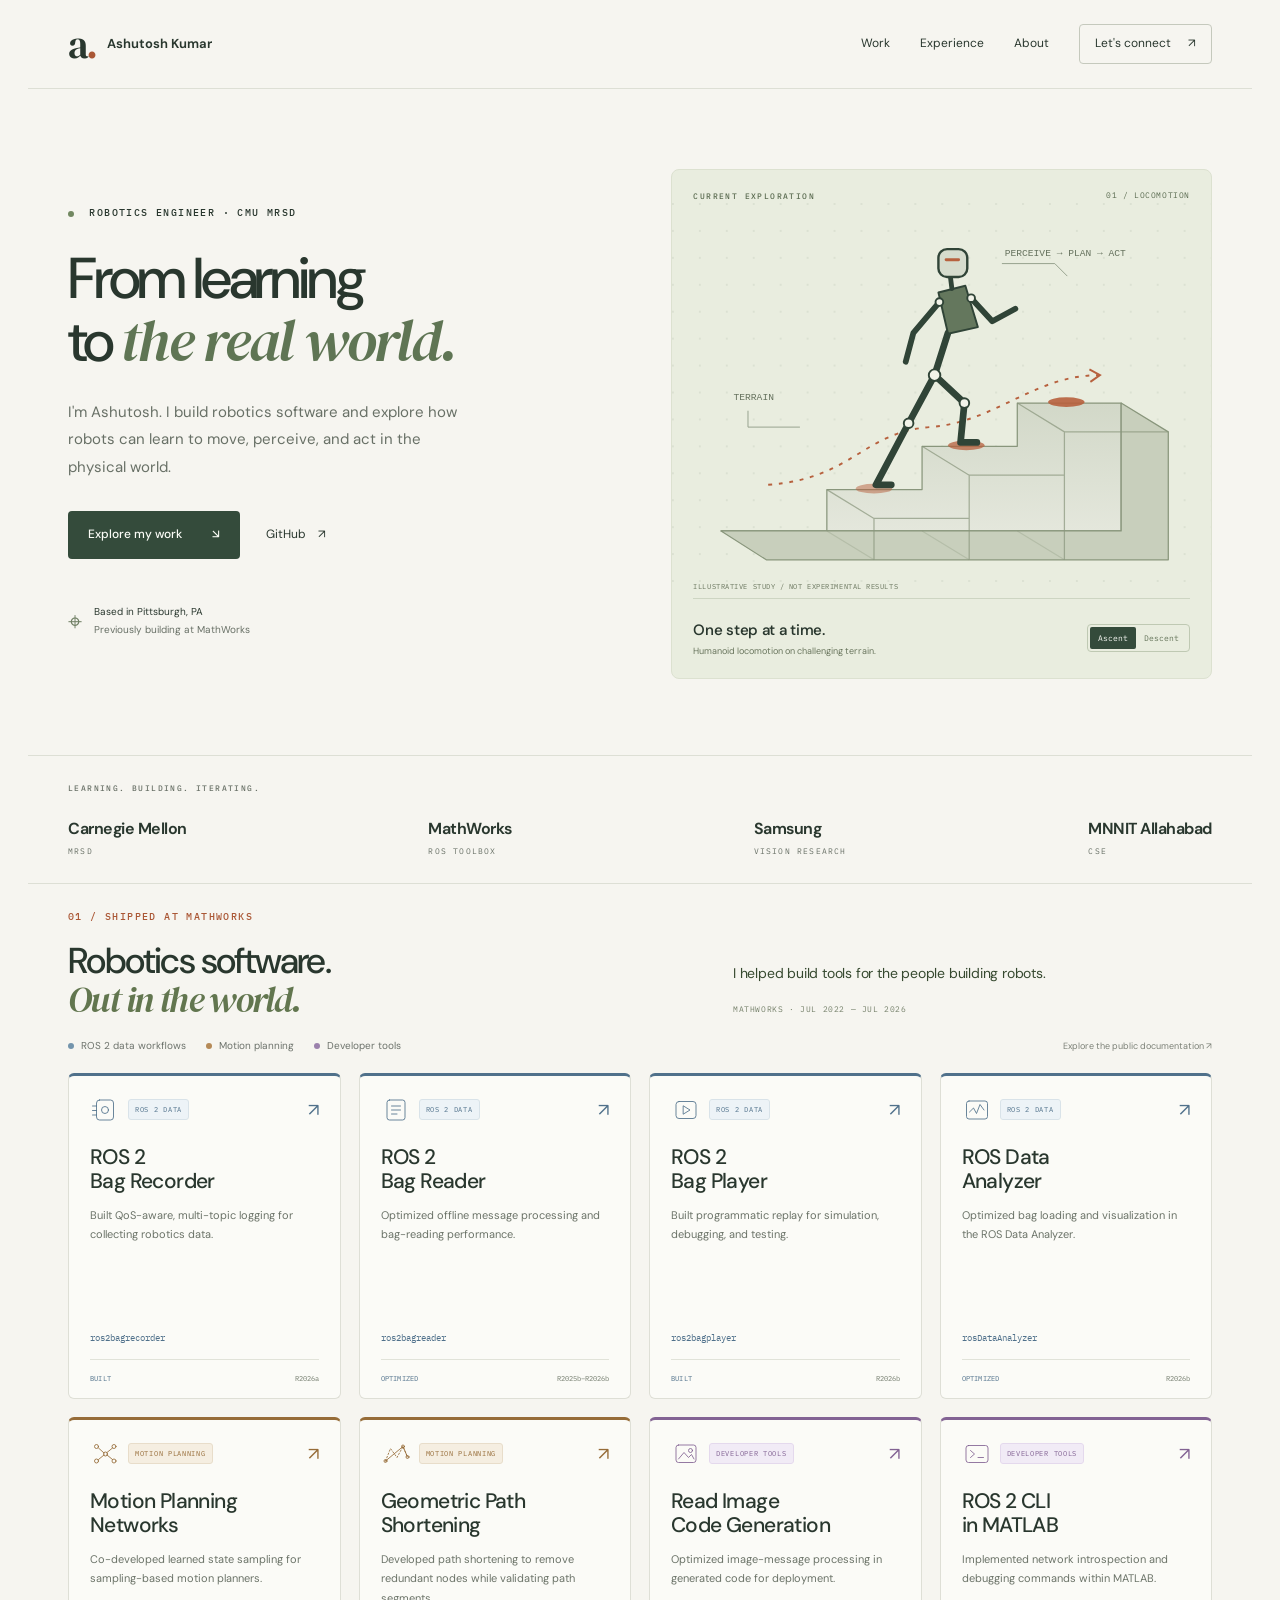
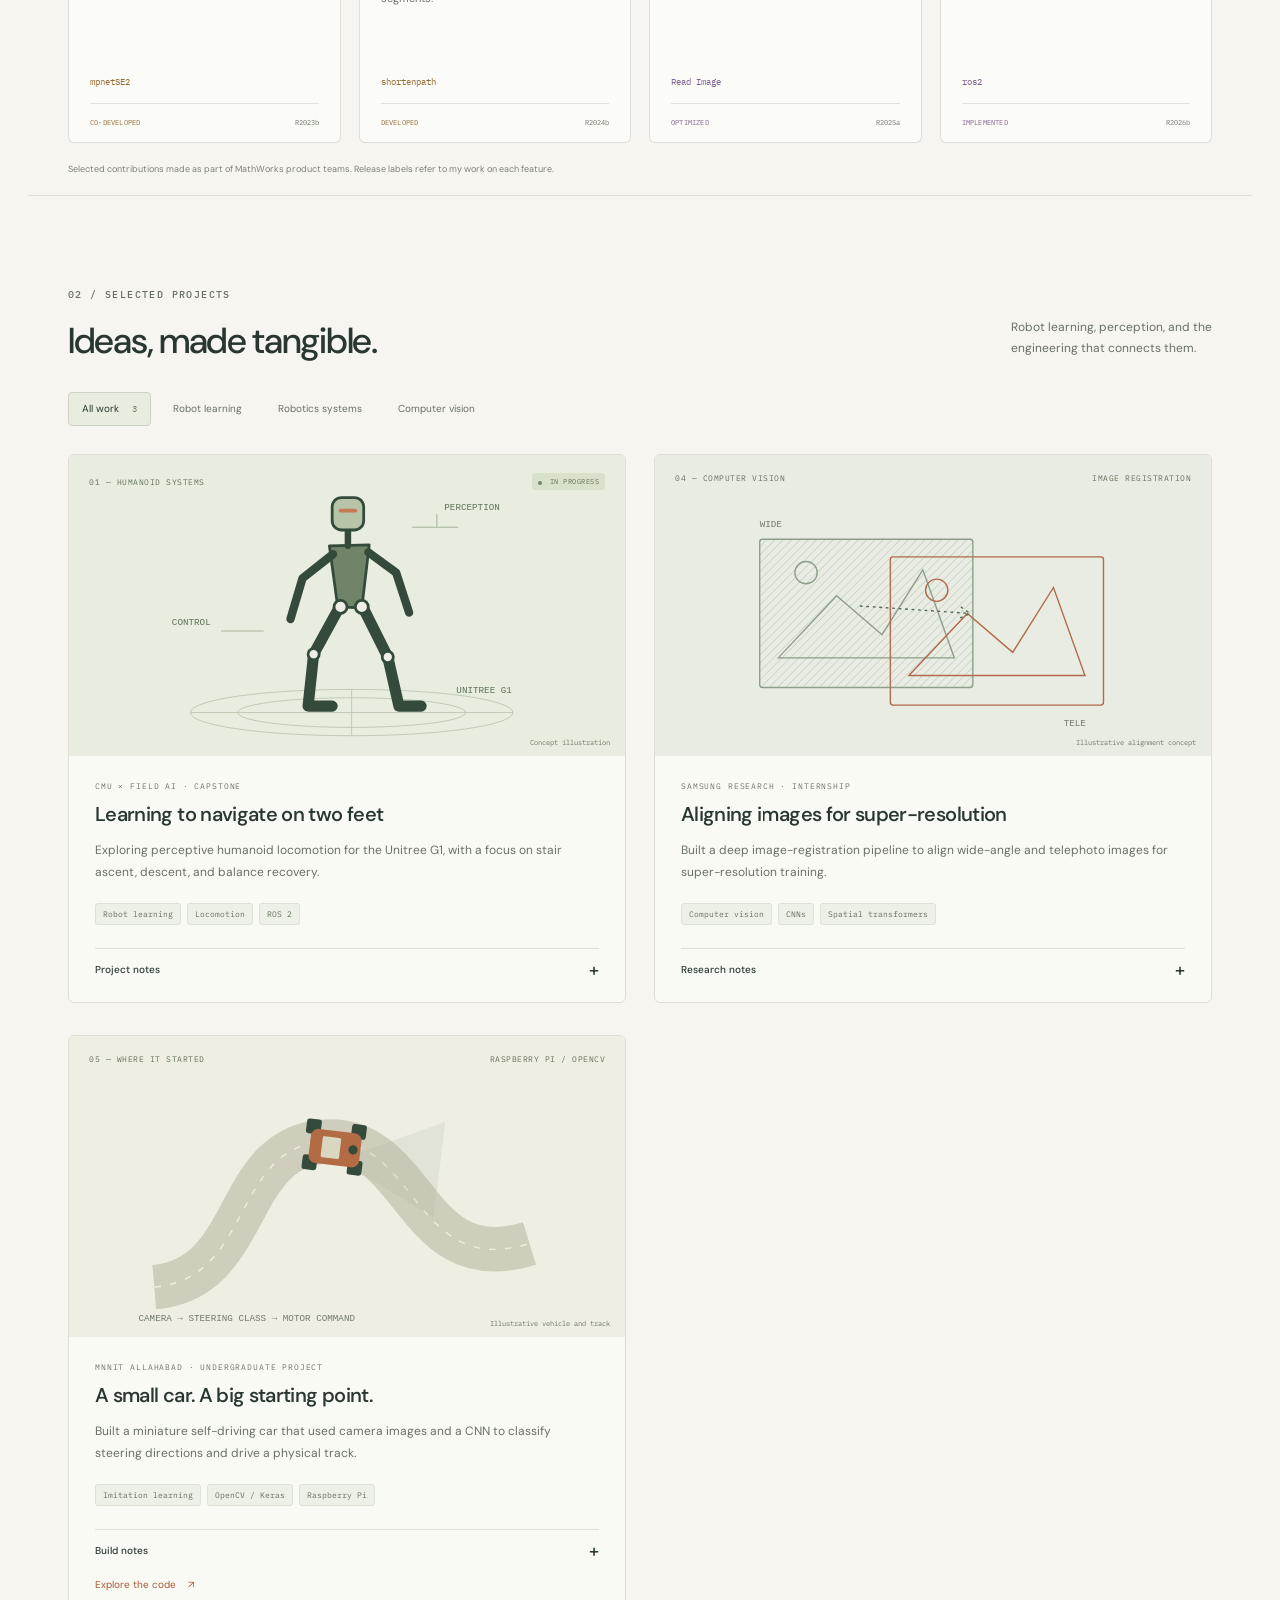
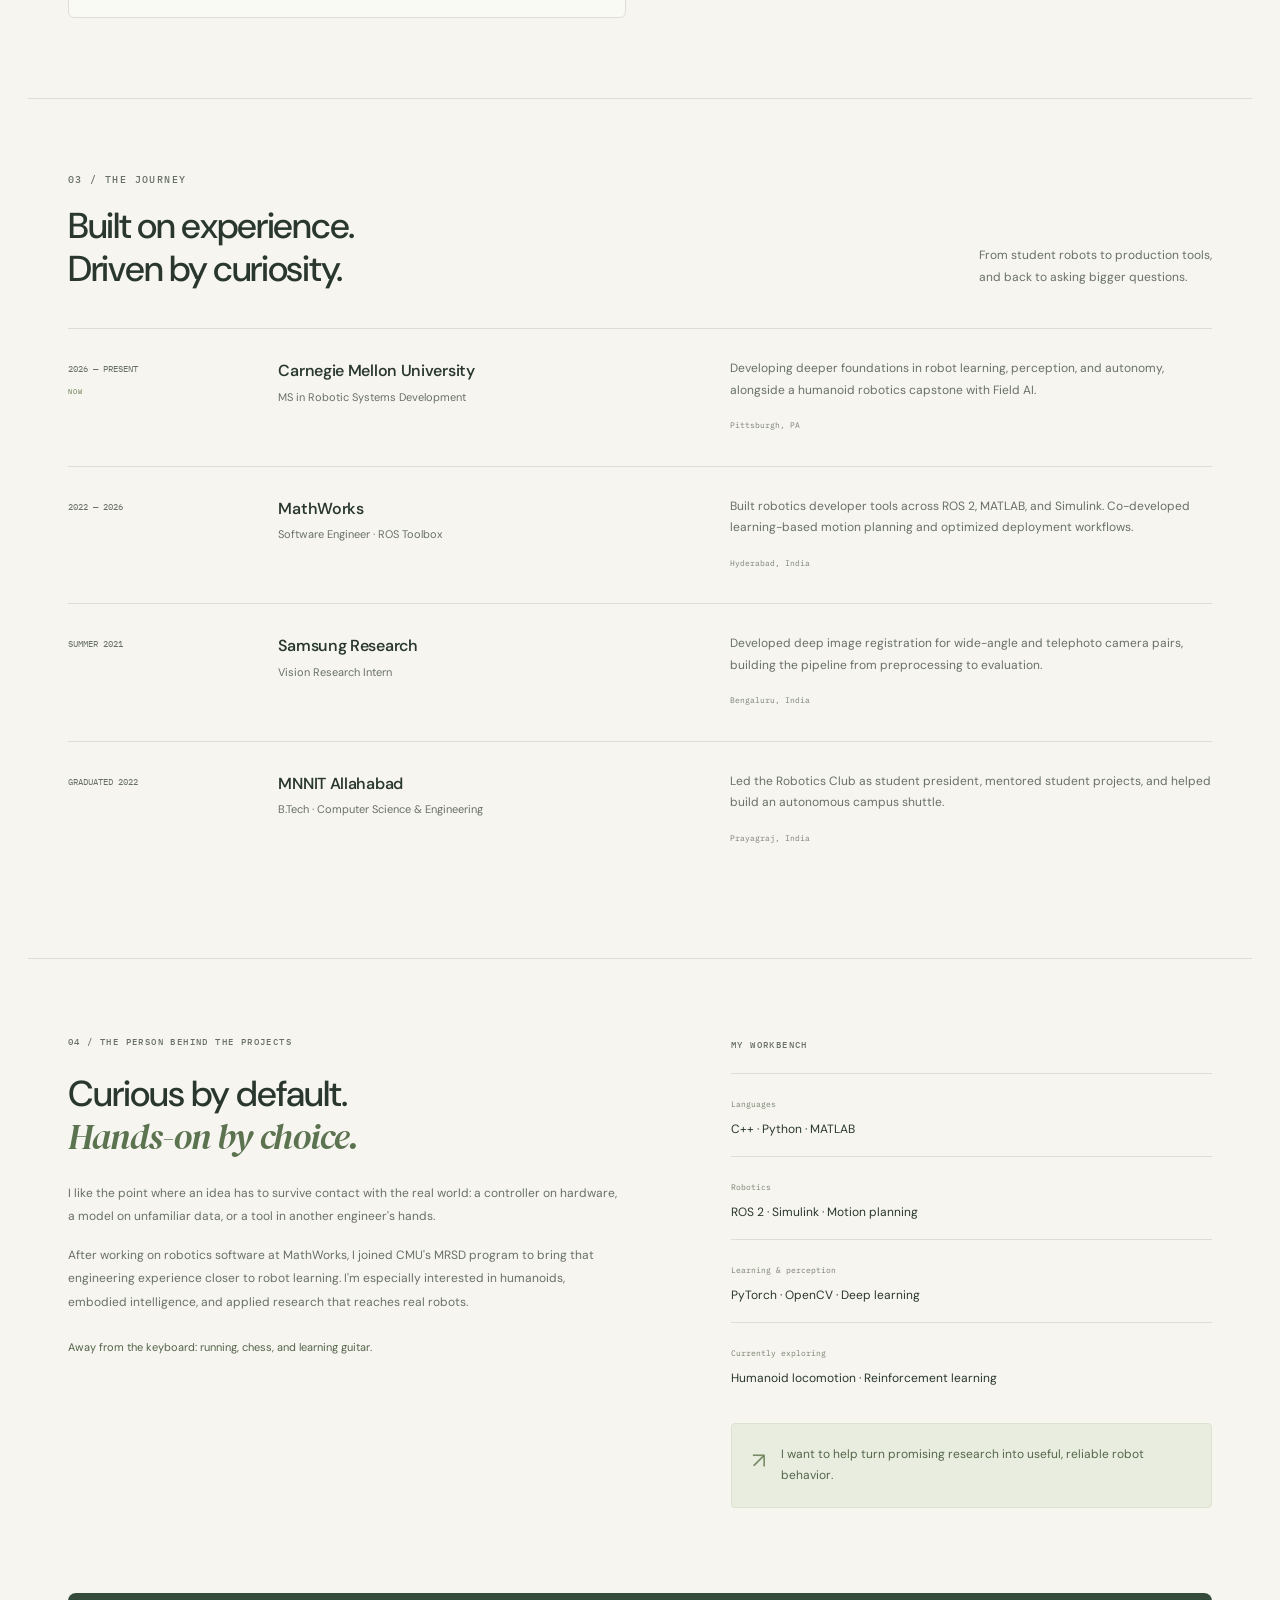
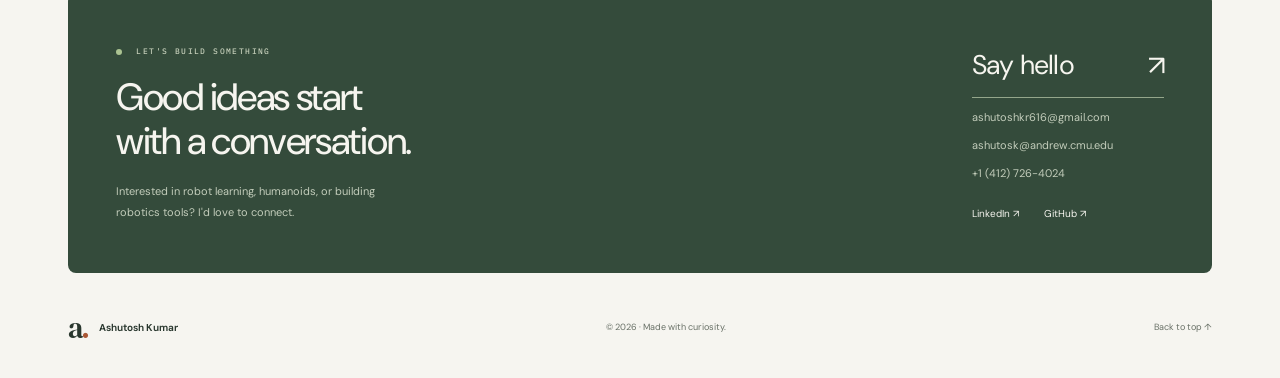
==== commit a9aba41c: "Match live MathWorks layout to approved preview and version stylesheets" ====
--- a/index.html
+++ b/index.html
@@ -10,8 +10,8 @@
   <meta property="og:type" content="website">
   <title>Ashutosh Kumar — Robotics & Robot Learning</title>
   <link rel="icon" type="image/svg+xml" href="./assets/favicon.svg">
-  <link rel="stylesheet" href="./styles.css">
-  <link rel="stylesheet" href="./mathworks.css">
+  <link rel="stylesheet" href="./styles.css?v=1510da9df3ce">
+  <link rel="stylesheet" href="./mathworks.css?v=127edc45bfd8">
   <script src="./script.js" defer></script>
 </head>
 <body>
@@ -82,15 +82,8 @@
         </div>
         <div class="shipped-intro">
           <p>I helped build tools for the people building robots.</p>
-          <p>Selected contributions to ROS Toolbox and Navigation Toolbox, with direct links to the public product documentation.</p>
           <span class="shipped-tenure">MATHWORKS · JUL 2022 — JUL 2026</span>
         </div>
-      </div>
-
-      <div class="shipped-summary" aria-label="Contribution overview">
-        <div><strong>8</strong><span>LINKED CONTRIBUTIONS</span></div>
-        <div><strong>2</strong><span>PRODUCT TOOLBOXES</span></div>
-        <div><strong class="release-range">R2023b — R2026b</strong><span>FEATURED RELEASES</span></div>
       </div>
 
       <div class="contribution-legend" aria-label="Contribution categories"><span class="legend-data">ROS 2 data workflows</span><span class="legend-planning">Motion planning</span><span class="legend-tooling">Developer tools</span><p>Explore the public documentation ↗</p></div>
--- a/styles.css
+++ b/styles.css
@@ -1,7 +1,7 @@
 @import url('https://fonts.googleapis.com/css2?family=DM+Sans:wght@400;450;500;550;600;650;700&family=DM+Serif+Display:ital@0;1&family=IBM+Plex+Mono:wght@400;500&display=swap');
 
 :root{--paper:#f6f5f0;--ink:#29372e;--muted:#687066;--line:#dddfd5;--green:#344b3b;--orange:#aa5735;--mono:'IBM Plex Mono',monospace;--sans:'DM Sans',Arial,sans-serif;--serif:'DM Serif Display',Georgia,serif;--max:1224px}
-*{box-sizing:border-box}html{scroll-behavior:smooth;scroll-padding-top:100px}body{margin:0;background:var(--paper);color:var(--ink);font-family:var(--sans);font-size:16px;line-height:1.65;-webkit-font-smoothing:antialiased}a{color:inherit;text-decoration:none}button{font:inherit;cursor:pointer}button,a,summary{-webkit-tap-highlight-color:transparent}a:focus-visible,button:focus-visible,summary:focus-visible{outline:3px solid var(--orange);outline-offset:5px}::selection{background:#d5deca;color:var(--ink)}[hidden]{display:none!important}.section-wrap{max-width:var(--max);margin-inline:auto;padding-inline:40px}.eyebrow{font-family:var(--mono);font-size:10px;letter-spacing:1.4px;font-weight:500;line-height:1.8}.muted{color:var(--muted)}.status-dot{display:inline-block;width:6px;height:6px;border-radius:50%;background:#728861;margin-right:8px;vertical-align:middle}.sr-only{position:absolute;width:1px;height:1px;overflow:hidden;clip:rect(0,0,0,0);white-space:nowrap}.skip-link{position:fixed;left:16px;top:-80px;z-index:99;background:var(--ink);color:white;padding:10px 20px}.skip-link:focus{top:10px}.site-header{max-width:var(--max);margin:auto;padding:24px 40px;display:flex;align-items:center;justify-content:space-between;border-bottom:1px solid var(--line);gap:28px}.wordmark{display:inline-flex;align-items:center;gap:12px;font-size:13px;font-weight:650;white-space:nowrap}.monogram{font:40px/.8 var(--serif);letter-spacing:-3px}.monogram span{color:var(--orange)}nav{display:flex;align-items:center;gap:30px;font-size:12px}nav a{transition:color .2s}nav a:hover,.text-link:hover{color:var(--orange)}.nav-contact{border:1px solid #c5c9bd;border-radius:4px;padding:9px 15px}.nav-contact span{margin-left:14px}.hero{padding-top:80px;padding-bottom:76px;display:grid;grid-template-columns:1.02fr 1fr;gap:52px;align-items:center}.hero-copy>.eyebrow{margin:0 0 26px}h1,h2,h3,p{margin-top:0}h1{font-size:clamp(46px,4.5vw,67px);font-weight:500;line-height:1.08;letter-spacing:-3.2px;margin-bottom:25px}h1 em{font-family:var(--serif);font-weight:400;color:#5f7554;letter-spacing:-2px}.hero-description{color:var(--muted);max-width:407px;font-size:15px;line-height:1.85;margin-bottom:29px}.hero-actions{display:flex;gap:26px;align-items:center}.button{display:inline-flex;align-items:center;justify-content:space-between;gap:30px;font-size:12px;font-weight:500;border-radius:4px;padding:14px 20px;transition:background .2s,transform .2s}.button-dark{background:var(--green);color:#fbfcf7}.button-dark:hover{background:#4e6547;transform:translateY(-2px)}.text-link{font-size:12px;transition:color .2s}.text-link span{margin-left:9px}.hero-note{display:flex;gap:12px;align-items:center;font-size:10px;line-height:1.8;margin-top:40px}.location-symbol{font-size:25px;color:#718066}.terrain-panel{background:#e9eddf;border:1px solid #dce1d0;border-radius:8px;overflow:hidden}.panel-top{padding:19px 21px 0;display:flex;justify-content:space-between;align-items:center;color:#5a6b50;gap:12px}.panel-top .eyebrow{font-size:8px;margin:0}.panel-index{font-family:var(--mono);font-size:8px;letter-spacing:.6px}.terrain-art{position:relative}.locomotion-scene{display:block;width:100%;height:auto}.art-label{position:absolute;bottom:7px;left:21px;font:7px var(--mono);letter-spacing:.55px;color:#69755d}.terrain-bottom{margin:0 21px;padding:19px 0;border-top:1px solid #cdd5c2;display:flex;justify-content:space-between;align-items:center;gap:12px}.terrain-bottom h2{font-size:15px;font-weight:550;letter-spacing:-.3px;margin-bottom:2px}.terrain-bottom p{font-size:9px;color:#69755d;margin:0}.direction-controls{display:flex;border:1px solid #bfc9b3;border-radius:4px;padding:2px;flex-shrink:0}.direction-controls button{background:transparent;border:0;padding:6px 8px;border-radius:2px;font:8px var(--mono);color:#647459}.direction-controls button.active{background:var(--green);color:#fbfcf7}#reference-path{stroke-dashoffset:0;animation:flow 18s linear infinite}@keyframes flow{to{stroke-dashoffset:-220}}.terrain-panel[data-direction="descent"] #reference-path{animation-direction:reverse}.affiliations{padding-top:25px;padding-bottom:27px;border-top:1px solid var(--line);border-bottom:1px solid var(--line)}.affiliations>.eyebrow{font-size:8px;color:var(--muted);margin-bottom:20px}.affiliations>div{display:flex;justify-content:space-between;gap:25px}.affiliations>div>span{font-size:16px;letter-spacing:-.5px;font-weight:650}.affiliations small{display:block;font:8px var(--mono);letter-spacing:1.2px;color:var(--muted);margin-top:4px}.work-section{padding-top:90px;padding-bottom:80px}.section-heading{display:flex;align-items:flex-end;justify-content:space-between;gap:32px;margin-bottom:30px}.section-heading .eyebrow{color:var(--muted);margin-bottom:15px}.section-heading h2{font-size:36px;font-weight:500;letter-spacing:-1.3px;line-height:1.2;margin:0}.section-heading>p{color:var(--muted);font-size:12px;line-height:1.8;margin-bottom:2px}.project-filters{display:flex;gap:8px;flex-wrap:wrap;margin-bottom:28px}.project-filters button{border:1px solid transparent;border-radius:4px;background:transparent;padding:8px 13px;font-size:10px;color:var(--muted);transition:background .2s,color .2s}.project-filters button:hover{background:#e9ecdf}.project-filters button.active{border-color:#ced3c3;color:var(--ink);background:#e9eddf}.project-filters button>span{margin-left:10px;font:9px var(--mono);color:#718266}.projects-grid{display:grid;grid-template-columns:1fr 1fr;gap:32px 28px}.project-card{min-width:0;border:1px solid var(--line);border-radius:6px;overflow:hidden;background:#fafaf5;display:flex;flex-direction:column;transition:border-color .2s}.project-card:hover{border-color:#b7c1ac}.project-visual{position:relative;aspect-ratio:1.85;overflow:hidden;background:#e9eddf}.visual-ros{background:#e7ece6}.visual-planning{background:#eeede3}.visual-vision{background:#e9ece3}.visual-car{background:#eeeee3}.visual-caption{position:absolute;top:18px;left:20px;right:20px;display:flex;justify-content:space-between;align-items:center;color:#66725d;font:8px var(--mono);letter-spacing:.5px;z-index:1;gap:8px}.project-visual svg{width:100%;height:100%;display:block;padding-top:20px}.visual-footnote{position:absolute;bottom:9px;right:15px;font:7px var(--mono);color:#6e7764}.mini-pill{background:#d8e1cb;border-radius:3px;padding:4px 6px;font-size:7px;white-space:nowrap}.mini-pill .status-dot{width:4px;height:4px;margin-right:3px}.project-body{padding:25px 26px 23px;display:flex;flex-direction:column;flex:1}.project-meta{font:8px var(--mono);letter-spacing:.85px;color:#70766c;margin-bottom:10px}.project-body h3{font-size:20px;font-weight:550;letter-spacing:-.65px;line-height:1.3;margin-bottom:12px}.project-body>p:not(.project-meta){font-size:12px;color:var(--muted);line-height:1.85;margin-bottom:20px}.project-tags{display:flex;flex-wrap:wrap;gap:6px;margin-top:auto;margin-bottom:23px}.project-tags span{font:8px var(--mono);color:#65725d;background:#edf0e7;border:1px solid #dce2d4;border-radius:3px;padding:5px 7px}details{border-top:1px solid var(--line);padding-top:12px}summary{cursor:pointer;list-style:none;display:flex;align-items:center;justify-content:space-between;font-size:10px;font-weight:500}summary::-webkit-details-marker{display:none}summary>span{font-size:18px;line-height:1;transition:transform .2s}details[open] summary>span{transform:rotate(45deg)}.project-details{padding-top:16px}.project-details p{font-size:12px;line-height:1.8;color:var(--muted);margin-bottom:12px}.project-details p:last-child{margin-bottom:0}.project-details strong{color:#4b5a47;font-weight:600}.project-repo{display:block;margin-top:17px;font-size:10px;color:var(--orange)}.experience-section{padding-top:72px;padding-bottom:80px;border-top:1px solid var(--line)}.experience-section .section-heading{margin-bottom:38px}.experience-row{display:grid;grid-template-columns:1fr 2.3fr 2.6fr;gap:25px;padding:29px 0;border-top:1px solid var(--line)}.experience-date{font:9px/1.8 var(--mono);color:var(--muted);padding-top:3px;white-space:nowrap}.current-label{display:block;font-size:7px;letter-spacing:1px;color:#62784c;margin-top:9px}.experience-company h3{font-size:16px;font-weight:550;letter-spacing:-.3px;margin-bottom:3px}.experience-company p{font-size:11px;color:var(--muted);margin-bottom:0}.experience-description p{font-size:12px;line-height:1.8;color:var(--muted);margin-bottom:9px}.experience-description>span{font:8px var(--mono);color:#7b8176}.about-section{padding-top:75px;padding-bottom:85px;border-top:1px solid var(--line);display:grid;grid-template-columns:1.15fr 1fr;gap:110px}.about-intro>.eyebrow{font-size:9px;color:var(--muted);margin-bottom:21px}.about-intro h2{font-size:36px;font-weight:500;line-height:1.2;letter-spacing:-1px;margin-bottom:24px}.about-intro h2 em{font-family:var(--serif);font-weight:400;color:#5c7350}.about-intro>p:not(.eyebrow){font-size:12px;line-height:1.95;color:var(--muted);margin-bottom:15px}.about-intro>p.offscreen-note{font-size:11px;color:#526349;margin-top:23px}.toolkit{padding-top:3px}.toolkit>.eyebrow{font-size:9px;color:var(--muted);margin-bottom:19px}.toolkit-row{border-top:1px solid var(--line);padding:15px 0}.toolkit-row>span{font:8px var(--mono);color:#78816f}.toolkit-row p{font-size:12px;margin:4px 0 0;line-height:1.8}.note-card{background:#e9eddf;border:1px solid #dce2d2;border-radius:4px;padding:20px;display:flex;align-items:flex-start;gap:15px;margin-top:18px}.note-mark{font-size:22px;color:#798c65;line-height:1.5}.note-card p{font-size:12px;line-height:1.8;color:#53664a;margin:0}.contact-section{background:var(--green);color:#f6f5ef;border-radius:8px;max-width:calc(var(--max) - 80px);padding:50px 48px;display:flex;justify-content:space-between;gap:45px;align-items:center}.contact-section .eyebrow{font-size:8px;color:#c5cfba;margin-bottom:18px}.contact-section .status-dot{background:#abc392}.contact-section h2{font-weight:450;font-size:38px;line-height:1.15;letter-spacing:-1.3px;margin-bottom:18px}.contact-section p:not(.eyebrow){font-size:11px;color:#c3cdbb;line-height:1.85;margin-bottom:0}.contact-links{display:flex;flex-direction:column;gap:10px;align-items:flex-start}.email-link{font-size:27px;letter-spacing:-.75px;border-bottom:1px solid #94a68b;padding-bottom:8px;display:flex;gap:74px}.email-link span{font-weight:400;font-size:28px}.contact-links>a:not(.email-link){font-size:11px;color:#c3cdbb}.contact-links>div{display:flex;gap:25px;margin-top:14px}.contact-links .text-link{font-size:10px}.contact-links a:hover{color:#d9e6cb}.site-footer{display:flex;align-items:center;justify-content:space-between;padding-top:43px;padding-bottom:38px;gap:24px}.site-footer .wordmark{font-size:10px}.site-footer .monogram{font-size:30px}.site-footer p,.back-to-top{font-size:9px;color:var(--muted);margin:0}.back-to-top:hover{color:var(--orange)}
+*{box-sizing:border-box}html{scroll-behavior:smooth;scroll-padding-top:24px}body{margin:0;background:var(--paper);color:var(--ink);font-family:var(--sans);font-size:16px;line-height:1.65;-webkit-font-smoothing:antialiased}a{color:inherit;text-decoration:none}button{font:inherit;cursor:pointer}button,a,summary{-webkit-tap-highlight-color:transparent}a:focus-visible,button:focus-visible,summary:focus-visible{outline:3px solid var(--orange);outline-offset:5px}::selection{background:#d5deca;color:var(--ink)}[hidden]{display:none!important}.section-wrap{max-width:var(--max);margin-inline:auto;padding-inline:40px}.eyebrow{font-family:var(--mono);font-size:10px;letter-spacing:1.4px;font-weight:500;line-height:1.8}.muted{color:var(--muted)}.status-dot{display:inline-block;width:6px;height:6px;border-radius:50%;background:#728861;margin-right:8px;vertical-align:middle}.sr-only{position:absolute;width:1px;height:1px;overflow:hidden;clip:rect(0,0,0,0);white-space:nowrap}.skip-link{position:fixed;left:16px;top:-80px;z-index:99;background:var(--ink);color:white;padding:10px 20px}.skip-link:focus{top:10px}.site-header{max-width:var(--max);margin:auto;padding:24px 40px;display:flex;align-items:center;justify-content:space-between;border-bottom:1px solid var(--line);gap:28px}.wordmark{display:inline-flex;align-items:center;gap:12px;font-size:13px;font-weight:650;white-space:nowrap}.monogram{font:40px/.8 var(--serif);letter-spacing:-3px}.monogram span{color:var(--orange)}nav{display:flex;align-items:center;gap:30px;font-size:12px}nav a{transition:color .2s}nav a:hover,.text-link:hover{color:var(--orange)}.nav-contact{border:1px solid #c5c9bd;border-radius:4px;padding:9px 15px}.nav-contact span{margin-left:14px}.hero{padding-top:80px;padding-bottom:76px;display:grid;grid-template-columns:1.02fr 1fr;gap:52px;align-items:center}.hero-copy>.eyebrow{margin:0 0 26px}h1,h2,h3,p{margin-top:0}h1{font-size:clamp(46px,4.5vw,67px);font-weight:500;line-height:1.08;letter-spacing:-3.2px;margin-bottom:25px}h1 em{font-family:var(--serif);font-weight:400;color:#5f7554;letter-spacing:-2px}.hero-description{color:var(--muted);max-width:407px;font-size:15px;line-height:1.85;margin-bottom:29px}.hero-actions{display:flex;gap:26px;align-items:center}.button{display:inline-flex;align-items:center;justify-content:space-between;gap:30px;font-size:12px;font-weight:500;border-radius:4px;padding:14px 20px;transition:background .2s,transform .2s}.button-dark{background:var(--green);color:#fbfcf7}.button-dark:hover{background:#4e6547;transform:translateY(-2px)}.text-link{font-size:12px;transition:color .2s}.text-link span{margin-left:9px}.hero-note{display:flex;gap:12px;align-items:center;font-size:10px;line-height:1.8;margin-top:40px}.location-symbol{font-size:25px;color:#718066}.terrain-panel{background:#e9eddf;border:1px solid #dce1d0;border-radius:8px;overflow:hidden}.panel-top{padding:19px 21px 0;display:flex;justify-content:space-between;align-items:center;color:#5a6b50;gap:12px}.panel-top .eyebrow{font-size:8px;margin:0}.panel-index{font-family:var(--mono);font-size:8px;letter-spacing:.6px}.terrain-art{position:relative}.locomotion-scene{display:block;width:100%;height:auto}.art-label{position:absolute;bottom:7px;left:21px;font:7px var(--mono);letter-spacing:.55px;color:#69755d}.terrain-bottom{margin:0 21px;padding:19px 0;border-top:1px solid #cdd5c2;display:flex;justify-content:space-between;align-items:center;gap:12px}.terrain-bottom h2{font-size:15px;font-weight:550;letter-spacing:-.3px;margin-bottom:2px}.terrain-bottom p{font-size:9px;color:#69755d;margin:0}.direction-controls{display:flex;border:1px solid #bfc9b3;border-radius:4px;padding:2px;flex-shrink:0}.direction-controls button{background:transparent;border:0;padding:6px 8px;border-radius:2px;font:8px var(--mono);color:#647459}.direction-controls button.active{background:var(--green);color:#fbfcf7}#reference-path{stroke-dashoffset:0;animation:flow 18s linear infinite}@keyframes flow{to{stroke-dashoffset:-220}}.terrain-panel[data-direction="descent"] #reference-path{animation-direction:reverse}.affiliations{padding-top:25px;padding-bottom:27px;border-top:1px solid var(--line);border-bottom:1px solid var(--line)}.affiliations>.eyebrow{font-size:8px;color:var(--muted);margin-bottom:20px}.affiliations>div{display:flex;justify-content:space-between;gap:25px}.affiliations>div>span{font-size:16px;letter-spacing:-.5px;font-weight:650}.affiliations small{display:block;font:8px var(--mono);letter-spacing:1.2px;color:var(--muted);margin-top:4px}.work-section{padding-top:90px;padding-bottom:80px}.section-heading{display:flex;align-items:flex-end;justify-content:space-between;gap:32px;margin-bottom:30px}.section-heading .eyebrow{color:var(--muted);margin-bottom:15px}.section-heading h2{font-size:36px;font-weight:500;letter-spacing:-1.3px;line-height:1.2;margin:0}.section-heading>p{color:var(--muted);font-size:12px;line-height:1.8;margin-bottom:2px}.project-filters{display:flex;gap:8px;flex-wrap:wrap;margin-bottom:28px}.project-filters button{border:1px solid transparent;border-radius:4px;background:transparent;padding:8px 13px;font-size:10px;color:var(--muted);transition:background .2s,color .2s}.project-filters button:hover{background:#e9ecdf}.project-filters button.active{border-color:#ced3c3;color:var(--ink);background:#e9eddf}.project-filters button>span{margin-left:10px;font:9px var(--mono);color:#718266}.projects-grid{display:grid;grid-template-columns:1fr 1fr;gap:32px 28px}.project-card{min-width:0;border:1px solid var(--line);border-radius:6px;overflow:hidden;background:#fafaf5;display:flex;flex-direction:column;transition:border-color .2s}.project-card:hover{border-color:#b7c1ac}.project-visual{position:relative;aspect-ratio:1.85;overflow:hidden;background:#e9eddf}.visual-ros{background:#e7ece6}.visual-planning{background:#eeede3}.visual-vision{background:#e9ece3}.visual-car{background:#eeeee3}.visual-caption{position:absolute;top:18px;left:20px;right:20px;display:flex;justify-content:space-between;align-items:center;color:#66725d;font:8px var(--mono);letter-spacing:.5px;z-index:1;gap:8px}.project-visual svg{width:100%;height:100%;display:block;padding-top:20px}.visual-footnote{position:absolute;bottom:9px;right:15px;font:7px var(--mono);color:#6e7764}.mini-pill{background:#d8e1cb;border-radius:3px;padding:4px 6px;font-size:7px;white-space:nowrap}.mini-pill .status-dot{width:4px;height:4px;margin-right:3px}.project-body{padding:25px 26px 23px;display:flex;flex-direction:column;flex:1}.project-meta{font:8px var(--mono);letter-spacing:.85px;color:#70766c;margin-bottom:10px}.project-body h3{font-size:20px;font-weight:550;letter-spacing:-.65px;line-height:1.3;margin-bottom:12px}.project-body>p:not(.project-meta){font-size:12px;color:var(--muted);line-height:1.85;margin-bottom:20px}.project-tags{display:flex;flex-wrap:wrap;gap:6px;margin-top:auto;margin-bottom:23px}.project-tags span{font:8px var(--mono);color:#65725d;background:#edf0e7;border:1px solid #dce2d4;border-radius:3px;padding:5px 7px}details{border-top:1px solid var(--line);padding-top:12px}summary{cursor:pointer;list-style:none;display:flex;align-items:center;justify-content:space-between;font-size:10px;font-weight:500}summary::-webkit-details-marker{display:none}summary>span{font-size:18px;line-height:1;transition:transform .2s}details[open] summary>span{transform:rotate(45deg)}.project-details{padding-top:16px}.project-details p{font-size:12px;line-height:1.8;color:var(--muted);margin-bottom:12px}.project-details p:last-child{margin-bottom:0}.project-details strong{color:#4b5a47;font-weight:600}.project-repo{display:block;margin-top:17px;font-size:10px;color:var(--orange)}.experience-section{padding-top:72px;padding-bottom:80px;border-top:1px solid var(--line)}.experience-section .section-heading{margin-bottom:38px}.experience-row{display:grid;grid-template-columns:1fr 2.3fr 2.6fr;gap:25px;padding:29px 0;border-top:1px solid var(--line)}.experience-date{font:9px/1.8 var(--mono);color:var(--muted);padding-top:3px;white-space:nowrap}.current-label{display:block;font-size:7px;letter-spacing:1px;color:#62784c;margin-top:9px}.experience-company h3{font-size:16px;font-weight:550;letter-spacing:-.3px;margin-bottom:3px}.experience-company p{font-size:11px;color:var(--muted);margin-bottom:0}.experience-description p{font-size:12px;line-height:1.8;color:var(--muted);margin-bottom:9px}.experience-description>span{font:8px var(--mono);color:#7b8176}.about-section{padding-top:75px;padding-bottom:85px;border-top:1px solid var(--line);display:grid;grid-template-columns:1.15fr 1fr;gap:110px}.about-intro>.eyebrow{font-size:9px;color:var(--muted);margin-bottom:21px}.about-intro h2{font-size:36px;font-weight:500;line-height:1.2;letter-spacing:-1px;margin-bottom:24px}.about-intro h2 em{font-family:var(--serif);font-weight:400;color:#5c7350}.about-intro>p:not(.eyebrow){font-size:12px;line-height:1.95;color:var(--muted);margin-bottom:15px}.about-intro>p.offscreen-note{font-size:11px;color:#526349;margin-top:23px}.toolkit{padding-top:3px}.toolkit>.eyebrow{font-size:9px;color:var(--muted);margin-bottom:19px}.toolkit-row{border-top:1px solid var(--line);padding:15px 0}.toolkit-row>span{font:8px var(--mono);color:#78816f}.toolkit-row p{font-size:12px;margin:4px 0 0;line-height:1.8}.note-card{background:#e9eddf;border:1px solid #dce2d2;border-radius:4px;padding:20px;display:flex;align-items:flex-start;gap:15px;margin-top:18px}.note-mark{font-size:22px;color:#798c65;line-height:1.5}.note-card p{font-size:12px;line-height:1.8;color:#53664a;margin:0}.contact-section{background:var(--green);color:#f6f5ef;border-radius:8px;max-width:calc(var(--max) - 80px);padding:50px 48px;display:flex;justify-content:space-between;gap:45px;align-items:center}.contact-section .eyebrow{font-size:8px;color:#c5cfba;margin-bottom:18px}.contact-section .status-dot{background:#abc392}.contact-section h2{font-weight:450;font-size:38px;line-height:1.15;letter-spacing:-1.3px;margin-bottom:18px}.contact-section p:not(.eyebrow){font-size:11px;color:#c3cdbb;line-height:1.85;margin-bottom:0}.contact-links{display:flex;flex-direction:column;gap:10px;align-items:flex-start}.email-link{font-size:27px;letter-spacing:-.75px;border-bottom:1px solid #94a68b;padding-bottom:8px;display:flex;gap:74px}.email-link span{font-weight:400;font-size:28px}.contact-links>a:not(.email-link){font-size:11px;color:#c3cdbb}.contact-links>div{display:flex;gap:25px;margin-top:14px}.contact-links .text-link{font-size:10px}.contact-links a:hover{color:#d9e6cb}.site-footer{display:flex;align-items:center;justify-content:space-between;padding-top:43px;padding-bottom:38px;gap:24px}.site-footer .wordmark{font-size:10px}.site-footer .monogram{font-size:30px}.site-footer p,.back-to-top{font-size:9px;color:var(--muted);margin:0}.back-to-top:hover{color:var(--orange)}
 
 @media(min-width:1440px){.hero{padding-top:90px;padding-bottom:85px}.hero-copy{padding-bottom:10px}}
 @media(max-width:1000px){.section-wrap{padding-inline:28px}.site-header{padding-inline:28px}.hero{gap:28px;padding-top:60px}h1{font-size:51px;letter-spacing:-2.5px}.hero-description{font-size:13px}.terrain-bottom{flex-wrap:wrap}.terrain-bottom p{font-size:9px}.affiliations>div>span{font-size:14px}.about-section{gap:55px}.contact-section{max-width:calc(100% - 56px);padding:40px 32px}.experience-row{grid-template-columns:1fr 1.9fr 2.2fr}.visual-caption{font-size:7px;left:15px;right:15px}.project-body{padding:21px}.project-body h3{font-size:18px}.contact-section h2{font-size:33px}.email-link{gap:45px;font-size:24px}}
--- a/mathworks.css
+++ b/mathworks.css
@@ -1,18 +1,11 @@
 /* Every product contribution gets the same visual weight. */
-.mathworks-section{padding-top:68px;padding-bottom:58px}
-.shipped-heading{display:grid;grid-template-columns:1.2fr 1fr;gap:90px;align-items:end;margin-bottom:28px}
+.mathworks-section{padding-top:24px;padding-bottom:18px}
+.shipped-heading{display:grid;grid-template-columns:1.2fr 1fr;gap:90px;align-items:end;margin-bottom:18px}
 .shipped-heading .eyebrow{color:var(--orange);margin-bottom:15px;font-size:10px}
-.shipped-heading h2{font-size:44px;line-height:1.1;font-weight:500;letter-spacing:-1.6px;margin:0}
+.shipped-heading h2{font-size:36px;line-height:1.1;font-weight:500;letter-spacing:-1.6px;margin:0}
 .shipped-heading h2 em{font-family:var(--serif);font-weight:400;color:#62764f}
-.shipped-intro>p:first-child{font-size:15px;color:#36492f;letter-spacing:-.2px;margin-bottom:9px}
-.shipped-intro>p:nth-child(2){font-size:12px;line-height:1.8;color:var(--muted);margin-bottom:13px;max-width:380px}
+.shipped-intro>p:first-child{font-size:14px;color:#36492f;letter-spacing:-.2px;margin-bottom:9px}
 .shipped-tenure{font:8px var(--mono);color:#75806a;letter-spacing:.6px}
-.shipped-summary{display:grid;grid-template-columns:.8fr .8fr 1.4fr;border-top:1px solid var(--line);border-bottom:1px solid var(--line);padding:15px 0;margin-bottom:24px}
-.shipped-summary>div{display:flex;align-items:center;gap:14px;padding:0 25px;border-left:1px solid var(--line)}
-.shipped-summary>div:first-child{padding-left:0;border-left:0}
-.shipped-summary strong{font-size:25px;font-weight:500;line-height:1.4;letter-spacing:-1px}
-.shipped-summary .release-range{font:15px var(--mono);letter-spacing:-.4px}
-.shipped-summary>div>span{font:7px/1.8 var(--mono);color:#6d7863;letter-spacing:.5px}
 .contribution-legend{display:flex;align-items:center;gap:20px;margin-bottom:18px;flex-wrap:wrap}
 .contribution-legend>span{display:inline-flex;align-items:center;gap:7px;font-size:10px;color:#6c726b}
 .contribution-legend>span::before{content:'';width:6px;height:6px;border-radius:50%}
@@ -37,8 +30,8 @@
 .contribution-card-footer>span:last-child{text-align:right}
 .shipped-footnote{font-size:9px;color:#7d8374;line-height:1.8;margin:18px 0 0}
 .work-section{border-top:1px solid var(--line)}
-@media(max-width:1100px){.shipped-heading{gap:40px}.shipped-heading h2{font-size:40px}.contribution-grid{gap:14px}.contribution-card{padding:16px 16px 0;min-height:337px}.contribution-card h3{font-size:19px;min-height:45px}.contribution-category{font-size:6.5px;padding:5px}.contribution-card-footer{font-size:6.5px}.shipped-summary>div{padding-inline:17px;gap:11px}.shipped-summary .release-range{font-size:13px}.shipped-summary>div>span{font-size:6px}}
+@media(max-width:1100px){.shipped-heading{gap:40px}.shipped-heading h2{font-size:36px}.contribution-grid{gap:14px}.contribution-card{padding:16px 16px 0;min-height:337px}.contribution-card h3{font-size:19px;min-height:45px}.contribution-category{font-size:6.5px;padding:5px}.contribution-card-footer{font-size:6.5px}}
 @media(max-width:950px){.contribution-grid{grid-template-columns:1fr 1fr;gap:20px}.contribution-card{padding:22px 24px 0;min-height:310px}.contribution-card h3{font-size:23px;min-height:54px}.contribution-card>p{font-size:12px}.contribution-category{font-size:8px;padding:5px 7px}.contribution-card-footer{font-size:8px}.contribution-card>code{font-size:10px}.contribution-legend>p{display:none}}
-@media(max-width:760px){.mathworks-section{padding-top:45px;padding-bottom:43px}.shipped-heading{grid-template-columns:1fr;gap:20px;margin-bottom:23px}.shipped-heading h2{font-size:39px;letter-spacing:-1.3px}.shipped-heading .eyebrow{font-size:9px;margin-bottom:15px}.shipped-intro>p:first-child{font-size:15px}.shipped-summary{grid-template-columns:1fr 1fr;padding:15px 0;row-gap:15px}.shipped-summary>div{padding:0 12px;gap:12px}.shipped-summary>div:first-child{padding-left:0}.shipped-summary>div:last-child{grid-column:1/-1;border-left:0;border-top:1px solid var(--line);padding:13px 0 0}.shipped-summary strong{font-size:25px}.shipped-summary .release-range{font-size:14px}.shipped-summary>div>span{font-size:7px}.contribution-legend{gap:12px}.contribution-legend>span{font-size:9px}.contribution-grid{gap:16px}.contribution-card{padding:19px 20px 0}.contribution-card h3{font-size:21px;min-height:50px}.contribution-category{font-size:7px}.contribution-card-footer{font-size:7px}}
+@media(max-width:760px){.mathworks-section{padding-top:30px;padding-bottom:24px}.shipped-heading{grid-template-columns:1fr;gap:20px;margin-bottom:23px}.shipped-heading h2{font-size:34px;letter-spacing:-1.3px}.shipped-heading .eyebrow{font-size:9px;margin-bottom:15px}.shipped-intro>p:first-child{font-size:15px}.contribution-legend{gap:12px}.contribution-legend>span{font-size:9px}.contribution-grid{gap:16px}.contribution-card{padding:19px 20px 0}.contribution-card h3{font-size:21px;min-height:50px}.contribution-category{font-size:7px}.contribution-card-footer{font-size:7px}}
 @media(max-width:600px){.contribution-grid{grid-template-columns:1fr;gap:18px}.contribution-card{padding:22px 24px 0;min-height:290px}.contribution-card-top{margin-bottom:10px}.contribution-category{font-size:8px}.contribution-icon{height:30px;width:30px}.contribution-card h3{font-size:25px;min-height:0}.contribution-card>p{font-size:13px;line-height:1.85;margin-bottom:18px}.contribution-card>code{font-size:11px}.contribution-card-footer{font-size:8px;padding-block:15px}.contribution-legend{gap:10px 14px}.contribution-legend>span{font-size:9px}}
 @media(prefers-reduced-motion:reduce){.contribution-card{transition:none}.contribution-card:hover{transform:none}}
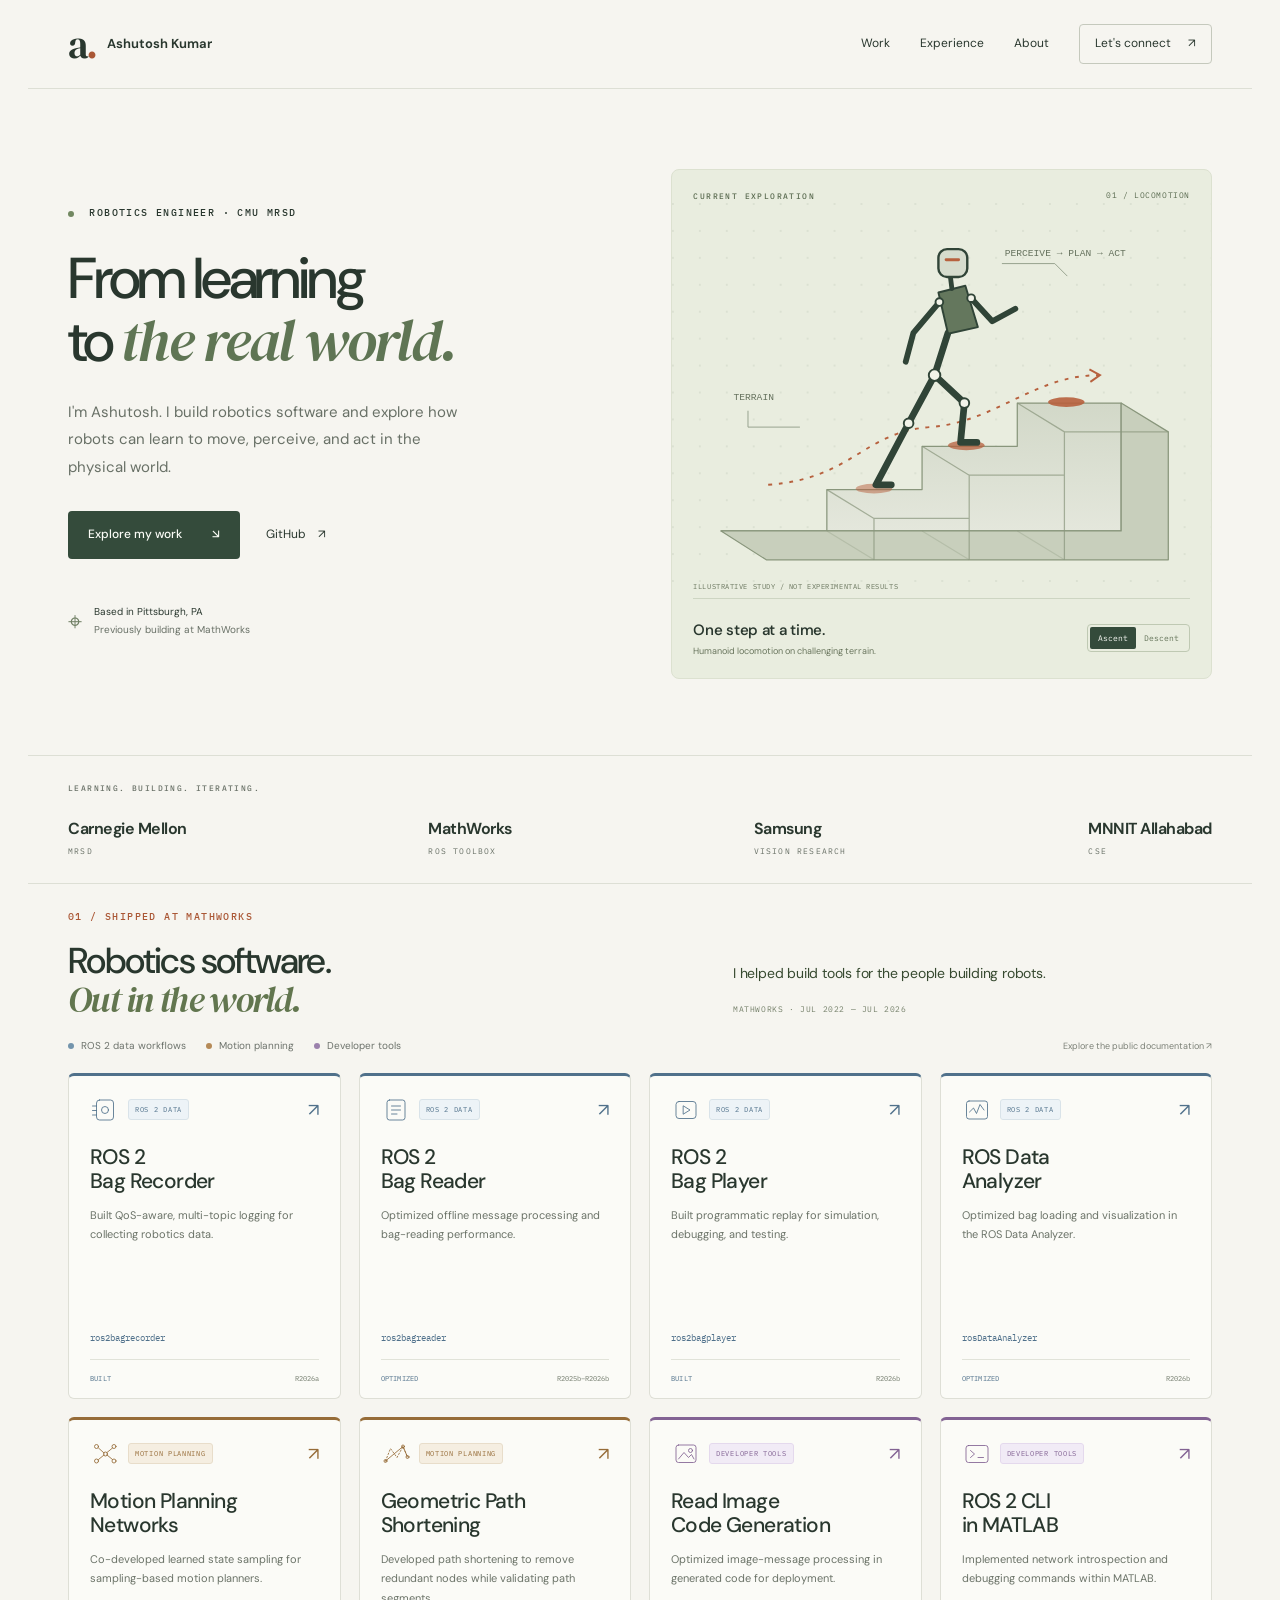
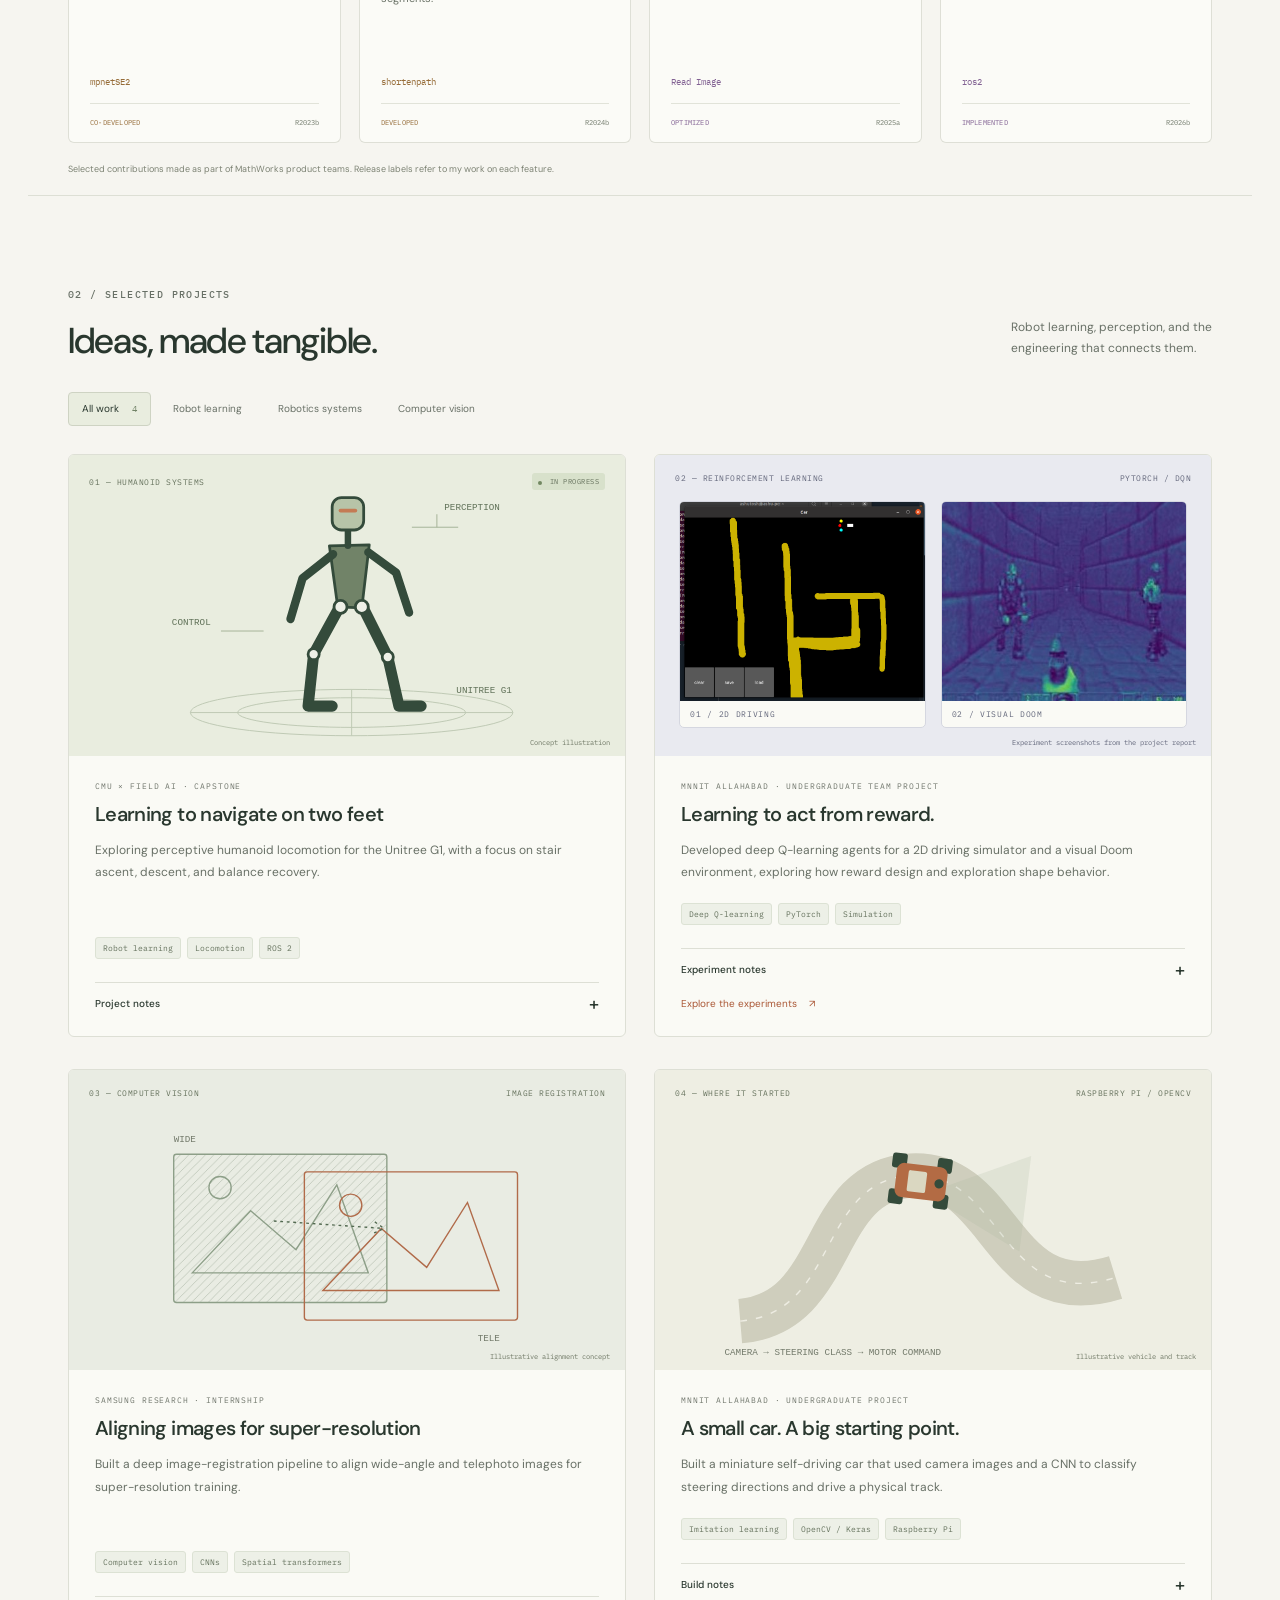
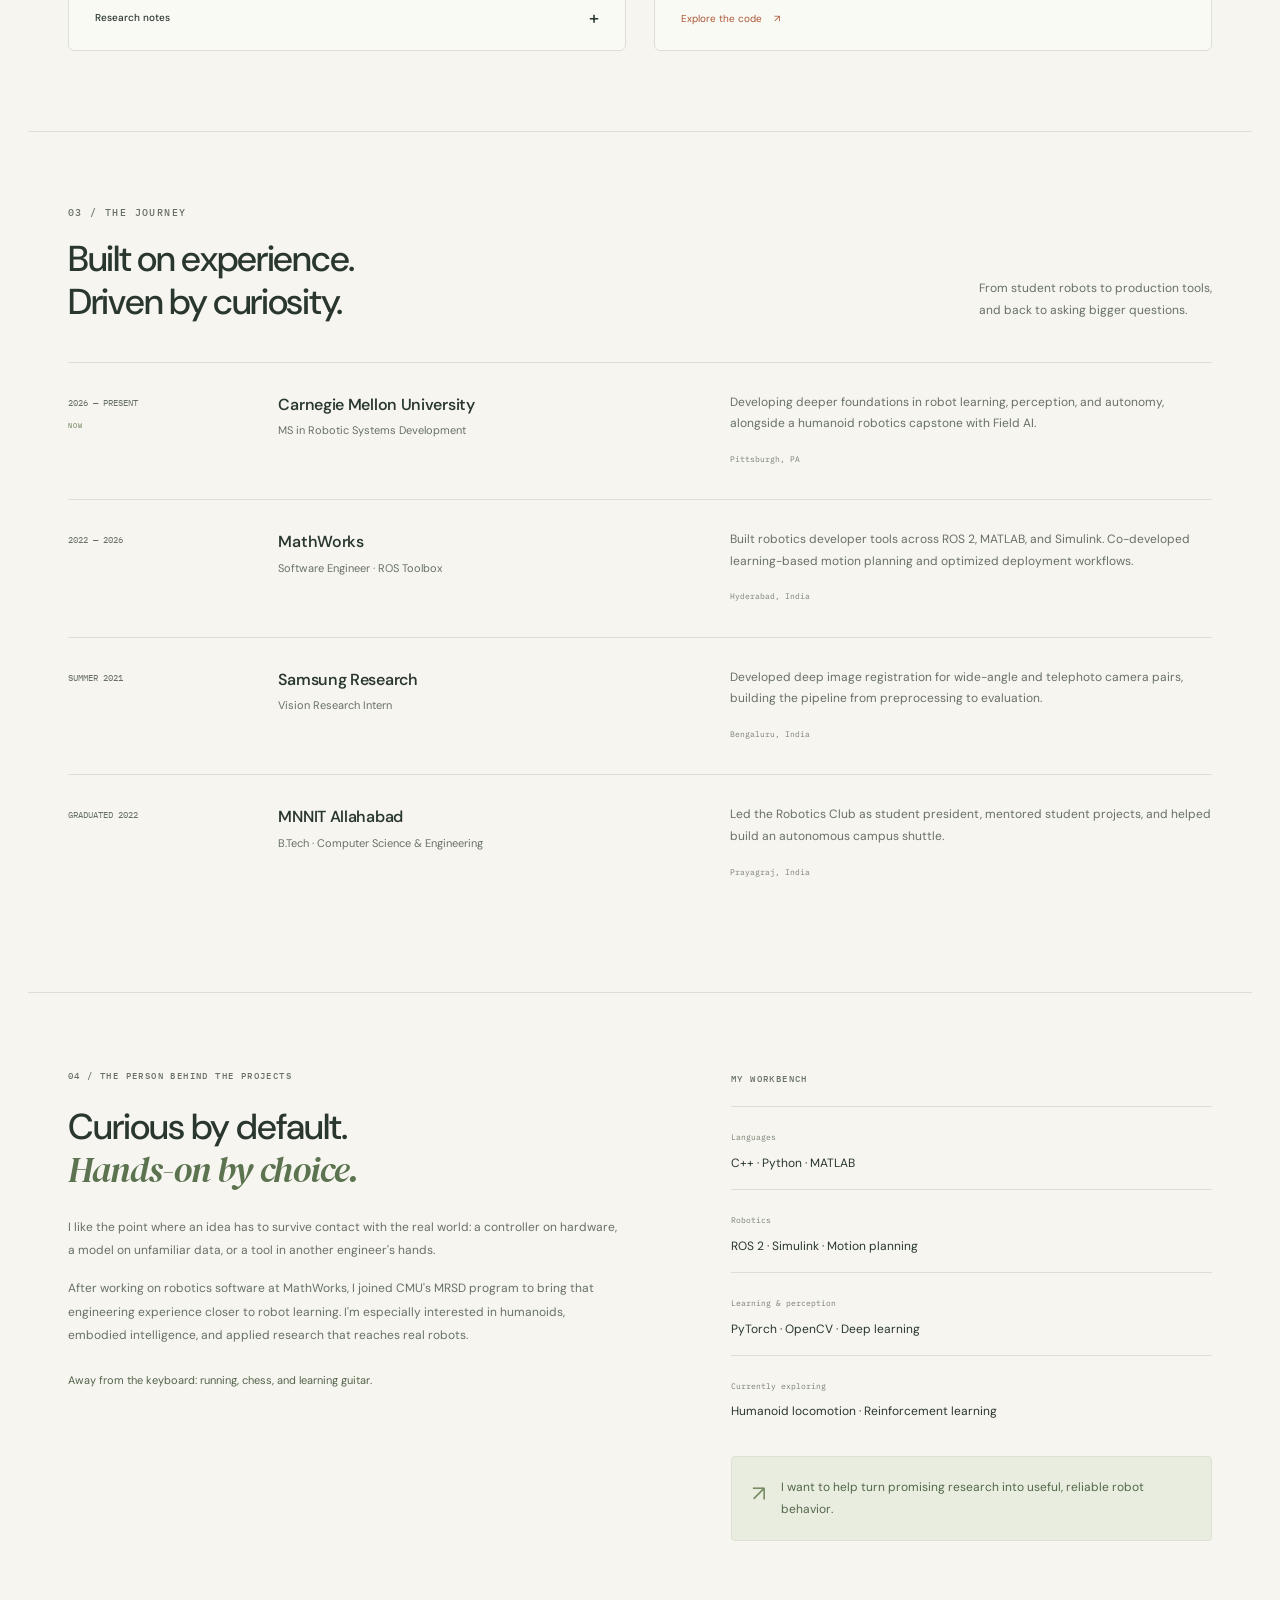
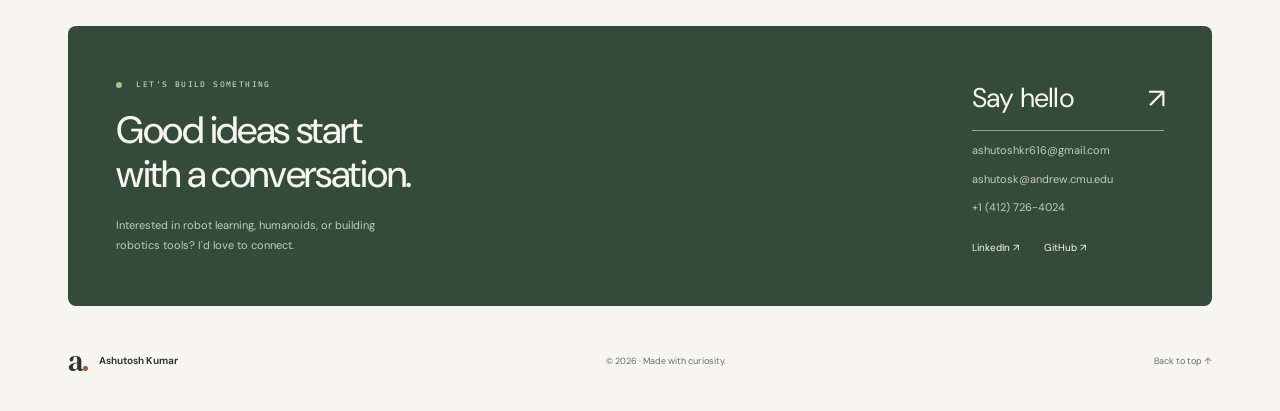
==== commit 3557b58f: "Showcase deep Q-learning project with experiment screenshots and case study" ====
--- a/index.html
+++ b/index.html
@@ -8,9 +8,23 @@
   <meta property="og:title" content="Ashutosh Kumar — Robotics & Robot Learning">
   <meta property="og:description" content="From learning-based motion planning to production robotics software. Explore my projects, experience, and current work at Carnegie Mellon.">
   <meta property="og:type" content="website">
+  <meta property="og:url" content="https://waytoashutosh.github.io/">
+  <meta property="og:site_name" content="Ashutosh Kumar — Portfolio">
+  <meta property="og:image" content="https://waytoashutosh.github.io/assets/social-preview.png">
+  <meta property="og:image:secure_url" content="https://waytoashutosh.github.io/assets/social-preview.png">
+  <meta property="og:image:type" content="image/png">
+  <meta property="og:image:width" content="1200">
+  <meta property="og:image:height" content="630">
+  <meta property="og:image:alt" content="Ashutosh Kumar — Robotics and Robot Learning. CMU MRSD; previously MathWorks. Humanoid staircase illustration.">
+  <meta name="twitter:card" content="summary_large_image">
+  <meta name="twitter:title" content="Ashutosh Kumar — Robotics &amp; Robot Learning">
+  <meta name="twitter:description" content="Explore my robotics projects, public MathWorks contributions, and current work at Carnegie Mellon.">
+  <meta name="twitter:image" content="https://waytoashutosh.github.io/assets/social-preview.png">
+  <meta name="twitter:image:alt" content="Ashutosh Kumar — Robotics and Robot Learning. CMU MRSD; previously MathWorks.">
+  <link rel="canonical" href="https://waytoashutosh.github.io/">
   <title>Ashutosh Kumar — Robotics & Robot Learning</title>
   <link rel="icon" type="image/svg+xml" href="./assets/favicon.svg">
-  <link rel="stylesheet" href="./styles.css?v=1510da9df3ce">
+  <link rel="stylesheet" href="./styles.css?v=7affb5e80b10">
   <link rel="stylesheet" href="./mathworks.css?v=127edc45bfd8">
   <script src="./script.js" defer></script>
 </head>
@@ -151,19 +165,30 @@
 
     <section class="work-section section-wrap" id="work" aria-labelledby="work-title">
       <div class="section-heading"><div><p class="eyebrow">02 / SELECTED PROJECTS</p><h2 id="work-title">Ideas, made tangible.</h2></div><p>Robot learning, perception, and the<br class="desktop-break"> engineering that connects them.</p></div>
-      <div class="project-filters" role="group" aria-label="Filter projects"><button type="button" class="active" data-filter="all" aria-pressed="true">All work <span>3</span></button><button type="button" data-filter="learning" aria-pressed="false">Robot learning</button><button type="button" data-filter="systems" aria-pressed="false">Robotics systems</button><button type="button" data-filter="vision" aria-pressed="false">Computer vision</button></div>
-      <p id="filter-status" class="sr-only" aria-live="polite">Showing all 3 projects.</p>
+      <div class="project-filters" role="group" aria-label="Filter projects"><button type="button" class="active" data-filter="all" aria-pressed="true">All work <span>4</span></button><button type="button" data-filter="learning" aria-pressed="false">Robot learning</button><button type="button" data-filter="systems" aria-pressed="false">Robotics systems</button><button type="button" data-filter="vision" aria-pressed="false">Computer vision</button></div>
+      <p id="filter-status" class="sr-only" aria-live="polite">Showing all 4 projects.</p>
       <div class="projects-grid">
         <article class="project-card project-featured" data-categories="learning systems">
           <div class="project-visual visual-humanoid" aria-hidden="true"><div class="visual-caption"><span>01 — HUMANOID SYSTEMS</span><span class="mini-pill"><span class="status-dot"></span> IN PROGRESS</span></div><svg viewBox="0 0 600 300"><g fill="none" stroke="#bdc7b2" stroke-width="1"><ellipse cx="305" cy="255" rx="174" ry="25"/><ellipse cx="305" cy="255" rx="123" ry="16"/><path d="M131 255h348M305 230v50"/></g><g fill="none" stroke="#344b3b" stroke-linecap="round" stroke-linejoin="round"><path d="M292 141 264 192 258 248h26M317 141l27 54 12 53h24" stroke-width="12"/><path d="m290 141-9-66 43-1-8 68z" stroke-width="3" fill="#718368"/><path d="m285 84-33 26-13 44m84-72 30 22 14 43" stroke-width="9"/><path d="M301 75V58" stroke-width="7"/><rect x="284" y="23" width="34" height="35" rx="10" fill="#b7c4a8" stroke-width="3"/><path d="M293 37h16" stroke="#c47b54" stroke-width="4"/></g><g fill="#eef0e7" stroke="#344b3b" stroke-width="3"><circle cx="293" cy="141" r="7"/><circle cx="316" cy="141" r="7"/><circle cx="264" cy="192" r="6"/><circle cx="344" cy="195" r="6"/></g><g font-size="10" font-family="monospace" fill="#607158"><path d="M370 55h50M397 55V41" fill="none" stroke="#a2b193"/><text x="405" y="36">PERCEPTION</text><path d="M210 167h-46" stroke="#a2b193"/><text x="111" y="160">CONTROL</text><text x="418" y="234">UNITREE G1</text></g></svg><span class="visual-footnote">Concept illustration</span></div>
           <div class="project-body"><p class="project-meta">CMU × FIELD AI · CAPSTONE</p><h3>Learning to navigate on two feet</h3><p>Exploring perceptive humanoid locomotion for the Unitree G1, with a focus on stair ascent, descent, and balance recovery.</p><div class="project-tags"><span>Robot learning</span><span>Locomotion</span><span>ROS 2</span></div><details><summary>Project notes <span aria-hidden="true">+</span></summary><div class="project-details"><p><strong>Current stage.</strong> Literature review and system design for our Field AI capstone, comparing learning-based approaches to terrain traversal and recovery.</p><p><strong>My focus.</strong> Understanding motion generation, policy tracking, terrain perception, and the tradeoffs between candidate locomotion methods.</p><p><strong>Next.</strong> Use these comparisons to guide the team's architecture and experiments. Hardware results will be added as the project progresses.</p></div></details></div>
         </article>
+        <article class="project-card" data-categories="learning" id="rl-agent">
+          <div class="project-visual visual-rl">
+            <div class="visual-caption"><span>02 — REINFORCEMENT LEARNING</span><span>PYTORCH / DQN</span></div>
+            <div class="rl-screenshots">
+              <figure><img src="./assets/projects/rl-driving.png" alt="Kivy driving simulator with a car, sensor markers, and drawn road boundaries" width="840" height="664" loading="lazy"><figcaption>01 / 2D DRIVING</figcaption></figure>
+              <figure><img src="./assets/projects/rl-doom.jpg" alt="First-person Doom game environment used for the visual reinforcement-learning experiment" width="385" height="388" loading="lazy"><figcaption>02 / VISUAL DOOM</figcaption></figure>
+            </div>
+            <span class="visual-footnote">Experiment screenshots from the project report</span>
+          </div>
+          <div class="project-body"><p class="project-meta">MNNIT ALLAHABAD · UNDERGRADUATE TEAM PROJECT</p><h3>Learning to act from reward.</h3><p>Developed deep Q-learning agents for a 2D driving simulator and a visual Doom environment, exploring how reward design and exploration shape behavior.</p><div class="project-tags"><span>Deep Q-learning</span><span>PyTorch</span><span>Simulation</span></div><details><summary>Experiment notes <span aria-hidden="true">+</span></summary><div class="project-details"><p><strong>The environments.</strong> A Kivy driving simulator used sensor signals and goal orientation for steering. The Doom experiment used convolutional features from game frames.</p><p><strong>The study.</strong> Explored experience replay, target networks, and exploration strategies, with driving layouts of increasing difficulty.</p><p><strong>Team context.</strong> A four-person undergraduate project supervised by Prof. Rajesh Tripathi at MNNIT Allahabad.</p></div></details><a class="project-repo text-link" href="./projects/reinforcement-learning.html">Explore the experiments <span aria-hidden="true">↗</span></a></div>
+        </article>
         <article class="project-card" data-categories="vision learning">
-          <div class="project-visual visual-vision" aria-hidden="true"><div class="visual-caption"><span>04 — COMPUTER VISION</span><span>IMAGE REGISTRATION</span></div><svg viewBox="0 0 600 300"><defs><pattern id="vision-lines" width="9" height="9" patternUnits="userSpaceOnUse"><path d="M0 9 9 0" stroke="#a8b4a2" stroke-width=".6"/></pattern></defs><g fill="none" stroke-width="1.5"><rect x="113" y="68" width="230" height="160" rx="3" stroke="#8d9f88" fill="url(#vision-lines)"/><path d="m133 196 63-67 49 42 44-70 34 95z" stroke="#8d9f88"/><circle cx="163" cy="104" r="12" stroke="#8d9f88"/><rect x="254" y="87" width="230" height="160" rx="3" stroke="#b16b4a"/><path d="m274 215 63-67 49 42 44-70 34 95z" stroke="#b16b4a"/><circle cx="304" cy="123" r="12" stroke="#b16b4a"/><path d="m221 140 119 8m-10-7 10 7-11 5" stroke="#536a51" stroke-dasharray="3 4"/></g><g font-size="10" font-family="monospace" fill="#72796a"><text x="113" y="55">WIDE</text><text x="441" y="270">TELE</text></g></svg><span class="visual-footnote">Illustrative alignment concept</span></div>
+          <div class="project-visual visual-vision" aria-hidden="true"><div class="visual-caption"><span>03 — COMPUTER VISION</span><span>IMAGE REGISTRATION</span></div><svg viewBox="0 0 600 300"><defs><pattern id="vision-lines" width="9" height="9" patternUnits="userSpaceOnUse"><path d="M0 9 9 0" stroke="#a8b4a2" stroke-width=".6"/></pattern></defs><g fill="none" stroke-width="1.5"><rect x="113" y="68" width="230" height="160" rx="3" stroke="#8d9f88" fill="url(#vision-lines)"/><path d="m133 196 63-67 49 42 44-70 34 95z" stroke="#8d9f88"/><circle cx="163" cy="104" r="12" stroke="#8d9f88"/><rect x="254" y="87" width="230" height="160" rx="3" stroke="#b16b4a"/><path d="m274 215 63-67 49 42 44-70 34 95z" stroke="#b16b4a"/><circle cx="304" cy="123" r="12" stroke="#b16b4a"/><path d="m221 140 119 8m-10-7 10 7-11 5" stroke="#536a51" stroke-dasharray="3 4"/></g><g font-size="10" font-family="monospace" fill="#72796a"><text x="113" y="55">WIDE</text><text x="441" y="270">TELE</text></g></svg><span class="visual-footnote">Illustrative alignment concept</span></div>
           <div class="project-body"><p class="project-meta">SAMSUNG RESEARCH · INTERNSHIP</p><h3>Aligning images for super-resolution</h3><p>Built a deep image-registration pipeline to align wide-angle and telephoto images for super-resolution training.</p><div class="project-tags"><span>Computer vision</span><span>CNNs</span><span>Spatial transformers</span></div><details><summary>Research notes <span aria-hidden="true">+</span></summary><div class="project-details"><p><strong>The problem.</strong> Images from different cameras need alignment before they can form useful training pairs.</p><p><strong>My contribution.</strong> Built preprocessing, training, and evaluation around convolutional features and a Spatial Transformer Network.</p><p><strong>Takeaway.</strong> Data quality and geometric alignment are as central to an effective learning pipeline as the model architecture.</p></div></details></div>
         </article>
         <article class="project-card" data-categories="learning systems vision">
-          <div class="project-visual visual-car" aria-hidden="true"><div class="visual-caption"><span>05 — WHERE IT STARTED</span><span>RASPBERRY PI / OPENCV</span></div><svg viewBox="0 0 600 300"><path d="M92 248c107-9 83-151 184-157s95 149 221 110" fill="none" stroke="#cfcebd" stroke-width="48"/><path d="M92 248c107-9 83-151 184-157s95 149 221 110" fill="none" stroke="#eeede3" stroke-width="1.5" stroke-dasharray="7 10"/><g transform="translate(291 95) rotate(7)"><path d="m17 8 94-47V65L17 22z" fill="#a5b59a" opacity=".2"/><g fill="#344b3b"><rect x="-37" y="-25" width="16" height="16" rx="3"/><rect x="-37" y="14" width="16" height="16" rx="3"/><rect x="12" y="-25" width="16" height="16" rx="3"/><rect x="12" y="14" width="16" height="16" rx="3"/></g><rect x="-31" y="-15" width="55" height="37" rx="8" fill="#b36b44"/><rect x="-18" y="-8" width="20" height="23" rx="2" fill="#dad7c1"/><circle cx="16" cy="3" r="5" fill="#344b3b"/></g><g font-size="10" font-family="monospace" fill="#72796a"><text x="75" y="285">CAMERA → STEERING CLASS → MOTOR COMMAND</text></g></svg><span class="visual-footnote">Illustrative vehicle and track</span></div>
+          <div class="project-visual visual-car" aria-hidden="true"><div class="visual-caption"><span>04 — WHERE IT STARTED</span><span>RASPBERRY PI / OPENCV</span></div><svg viewBox="0 0 600 300"><path d="M92 248c107-9 83-151 184-157s95 149 221 110" fill="none" stroke="#cfcebd" stroke-width="48"/><path d="M92 248c107-9 83-151 184-157s95 149 221 110" fill="none" stroke="#eeede3" stroke-width="1.5" stroke-dasharray="7 10"/><g transform="translate(291 95) rotate(7)"><path d="m17 8 94-47V65L17 22z" fill="#a5b59a" opacity=".2"/><g fill="#344b3b"><rect x="-37" y="-25" width="16" height="16" rx="3"/><rect x="-37" y="14" width="16" height="16" rx="3"/><rect x="12" y="-25" width="16" height="16" rx="3"/><rect x="12" y="14" width="16" height="16" rx="3"/></g><rect x="-31" y="-15" width="55" height="37" rx="8" fill="#b36b44"/><rect x="-18" y="-8" width="20" height="23" rx="2" fill="#dad7c1"/><circle cx="16" cy="3" r="5" fill="#344b3b"/></g><g font-size="10" font-family="monospace" fill="#72796a"><text x="75" y="285">CAMERA → STEERING CLASS → MOTOR COMMAND</text></g></svg><span class="visual-footnote">Illustrative vehicle and track</span></div>
           <div class="project-body"><p class="project-meta">MNNIT ALLAHABAD · UNDERGRADUATE PROJECT</p><h3>A small car. A big starting point.</h3><p>Built a miniature self-driving car that used camera images and a CNN to classify steering directions and drive a physical track.</p><div class="project-tags"><span>Imitation learning</span><span>OpenCV / Keras</span><span>Raspberry Pi</span></div><details><summary>Build notes <span aria-hidden="true">+</span></summary><div class="project-details"><p><strong>The system.</strong> A Raspberry Pi 3 processed Pi Camera images, with an Arduino UNO handling motor control through serial communication.</p><p><strong>The learning task.</strong> Trained a CNN with 2,000 images per steering class: left, right, straight, sharp left, and sharp right. Image processing included region masking and Hough transforms.</p><p><strong>Why it matters to me.</strong> This was an early step toward my interest in robot learning and physical autonomy.</p></div></details><a class="project-repo text-link" href="https://github.com/waytoashutosh/SELF_DRIVING_CAR" target="_blank" rel="noopener noreferrer">Explore the code <span aria-hidden="true">↗</span></a></div>
         </article>
       </div>
--- a/styles.css
+++ b/styles.css
@@ -9,3 +9,12 @@
 @media(max-width:760px){.site-header{gap:12px}.site-header .wordmark{font-size:11px;gap:9px}.site-header nav{font-size:10px;gap:16px;flex-shrink:0}.nav-contact{white-space:nowrap}}
 @media(max-width:380px){.site-header{padding-inline:18px}.section-wrap{padding-inline:18px}nav{gap:12px}.wordmark{gap:8px}h1{font-size:42px}.terrain-bottom{margin-inline:15px;gap:8px}.terrain-bottom h2{font-size:14px}.terrain-bottom p{font-size:8px}.direction-controls button{font-size:8px;padding:6px}.panel-top{padding-inline:15px}.panel-index{font-size:7px}.project-filters button{padding:7px 8px;font-size:9px}.project-body{padding:20px}.contact-section{max-width:calc(100% - 36px);padding:28px 23px}.contact-section h2{font-size:31px}.email-link{gap:75px}.visual-caption{font-size:7px}.mini-pill{font-size:6px}}
 @media(prefers-reduced-motion:reduce){html{scroll-behavior:auto}*,*::before,*::after{animation:none!important;transition:none!important}}
+
+/* Reinforcement-learning project: original experiment screenshots. */
+.visual-rl{background:#e9eaf0}
+.visual-rl .visual-caption,.visual-rl .visual-footnote{color:#63677b}
+.rl-screenshots{position:absolute;inset:46px 24px 28px;display:grid;grid-template-columns:1fr 1fr;gap:15px;align-items:stretch}
+.rl-screenshots figure{margin:0;min-width:0;display:flex;flex-direction:column;background:#fafaf5;border:1px solid #d5d7e0;border-radius:5px;overflow:hidden}
+.rl-screenshots img{display:block;width:100%;height:0;flex:1;min-height:0;object-fit:cover;background:#191d22}
+.rl-screenshots figcaption{flex:none;font:8px var(--mono);letter-spacing:.7px;color:#63677b;padding:8px 10px}
+@media(max-width:600px){.rl-screenshots{inset:41px 18px 25px;gap:11px}.rl-screenshots figcaption{font-size:7px;padding:6px 8px}}
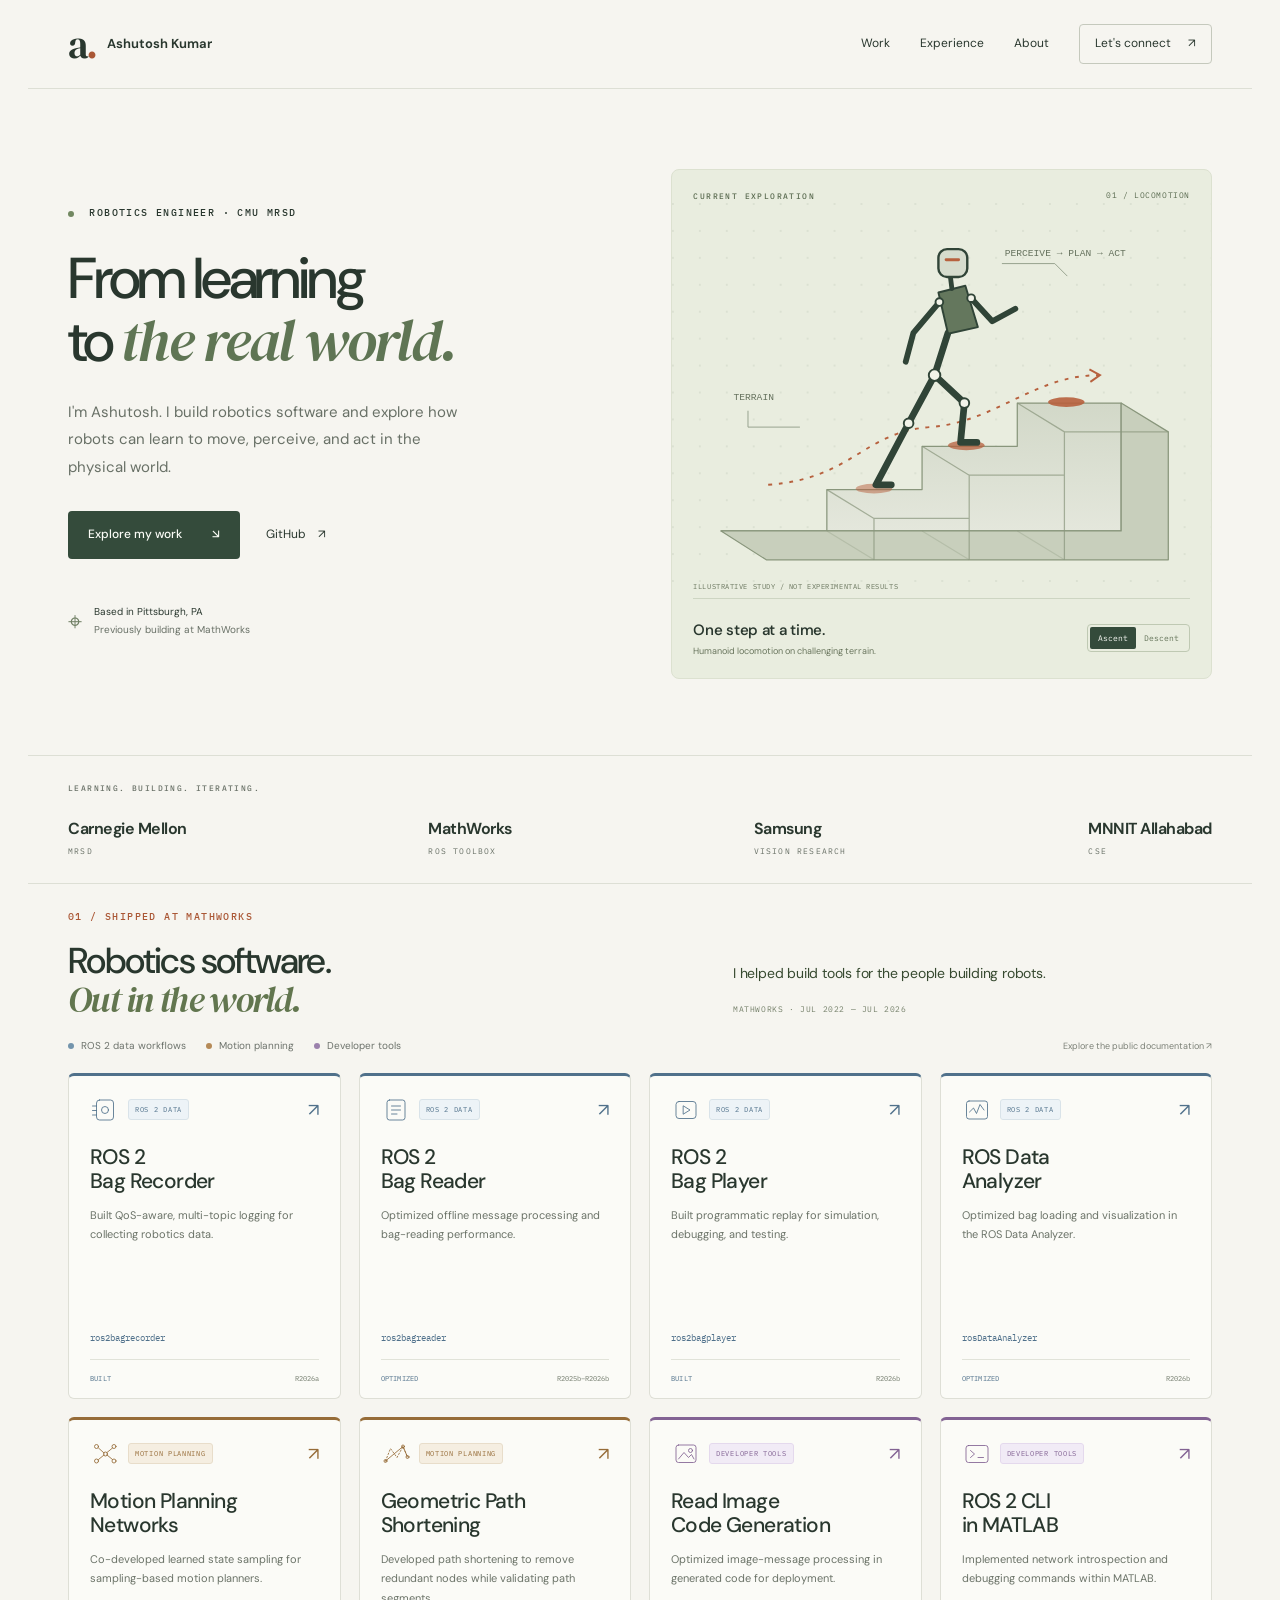
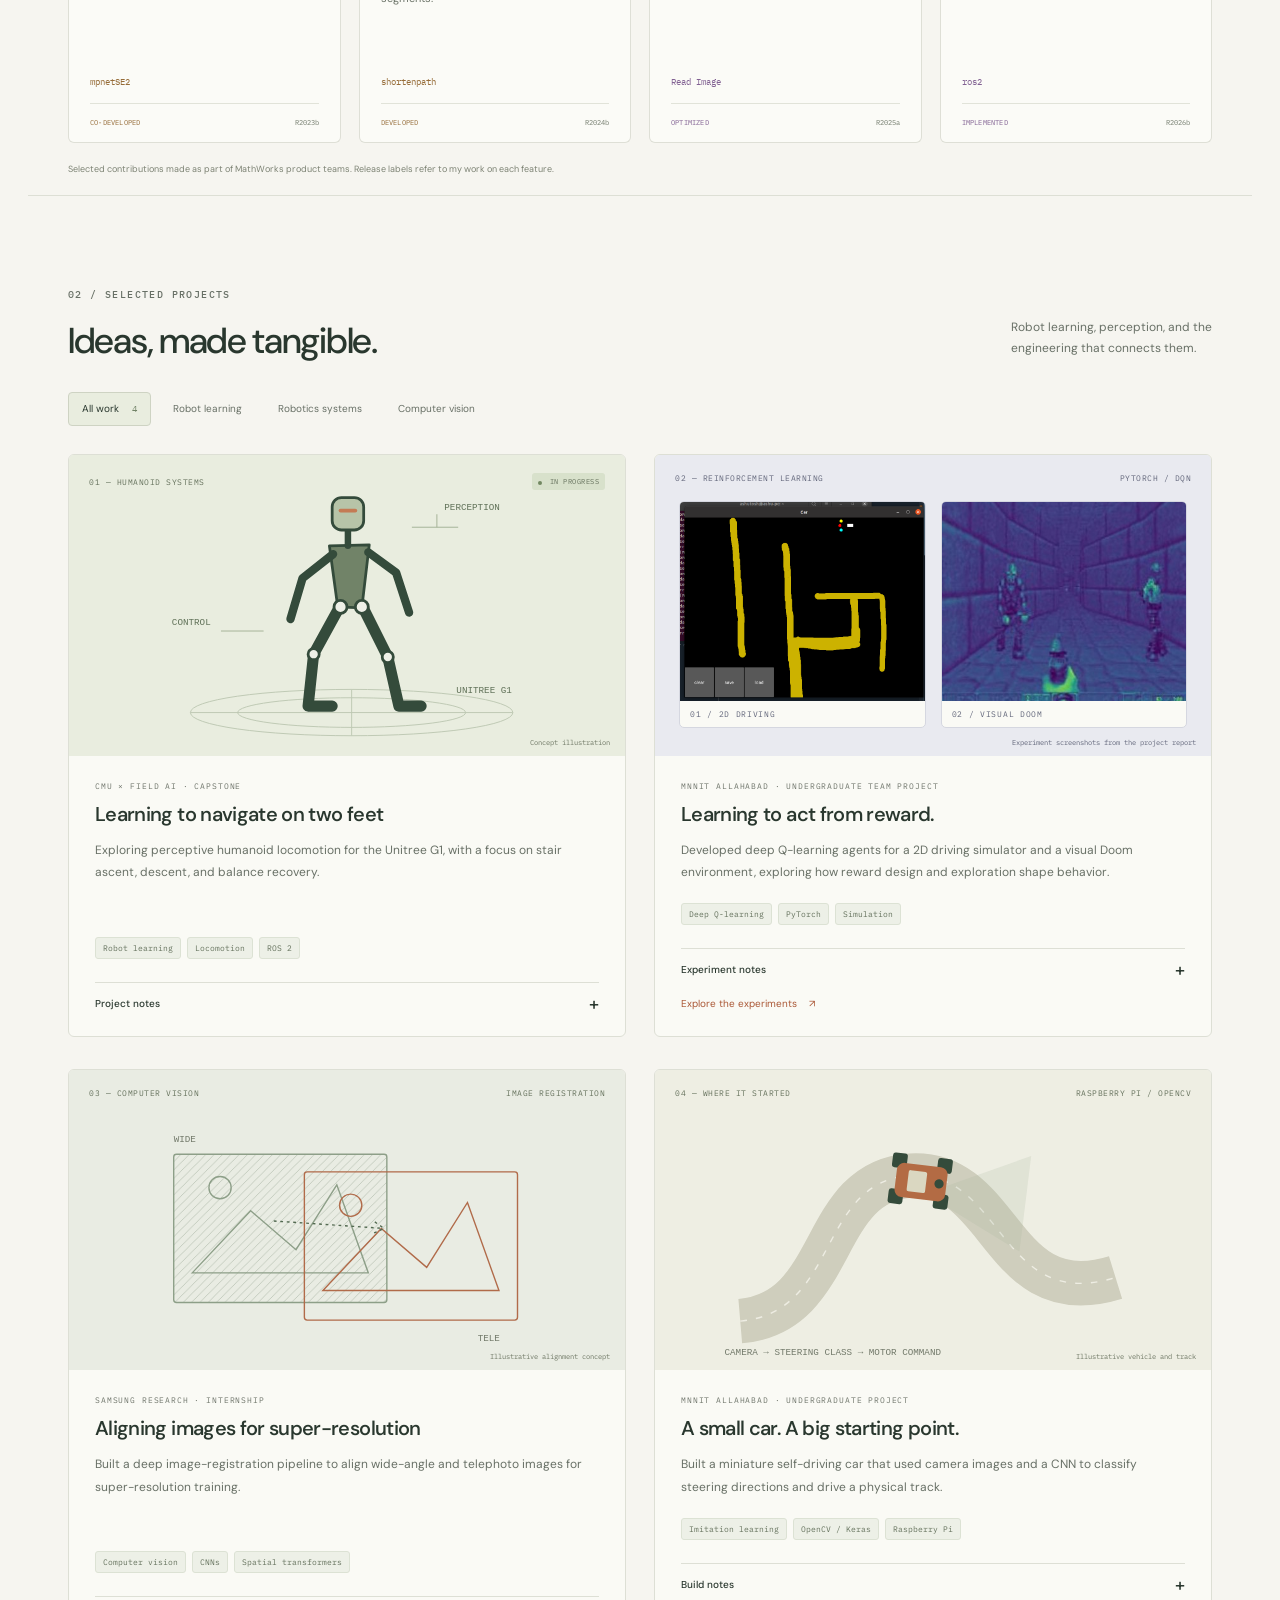
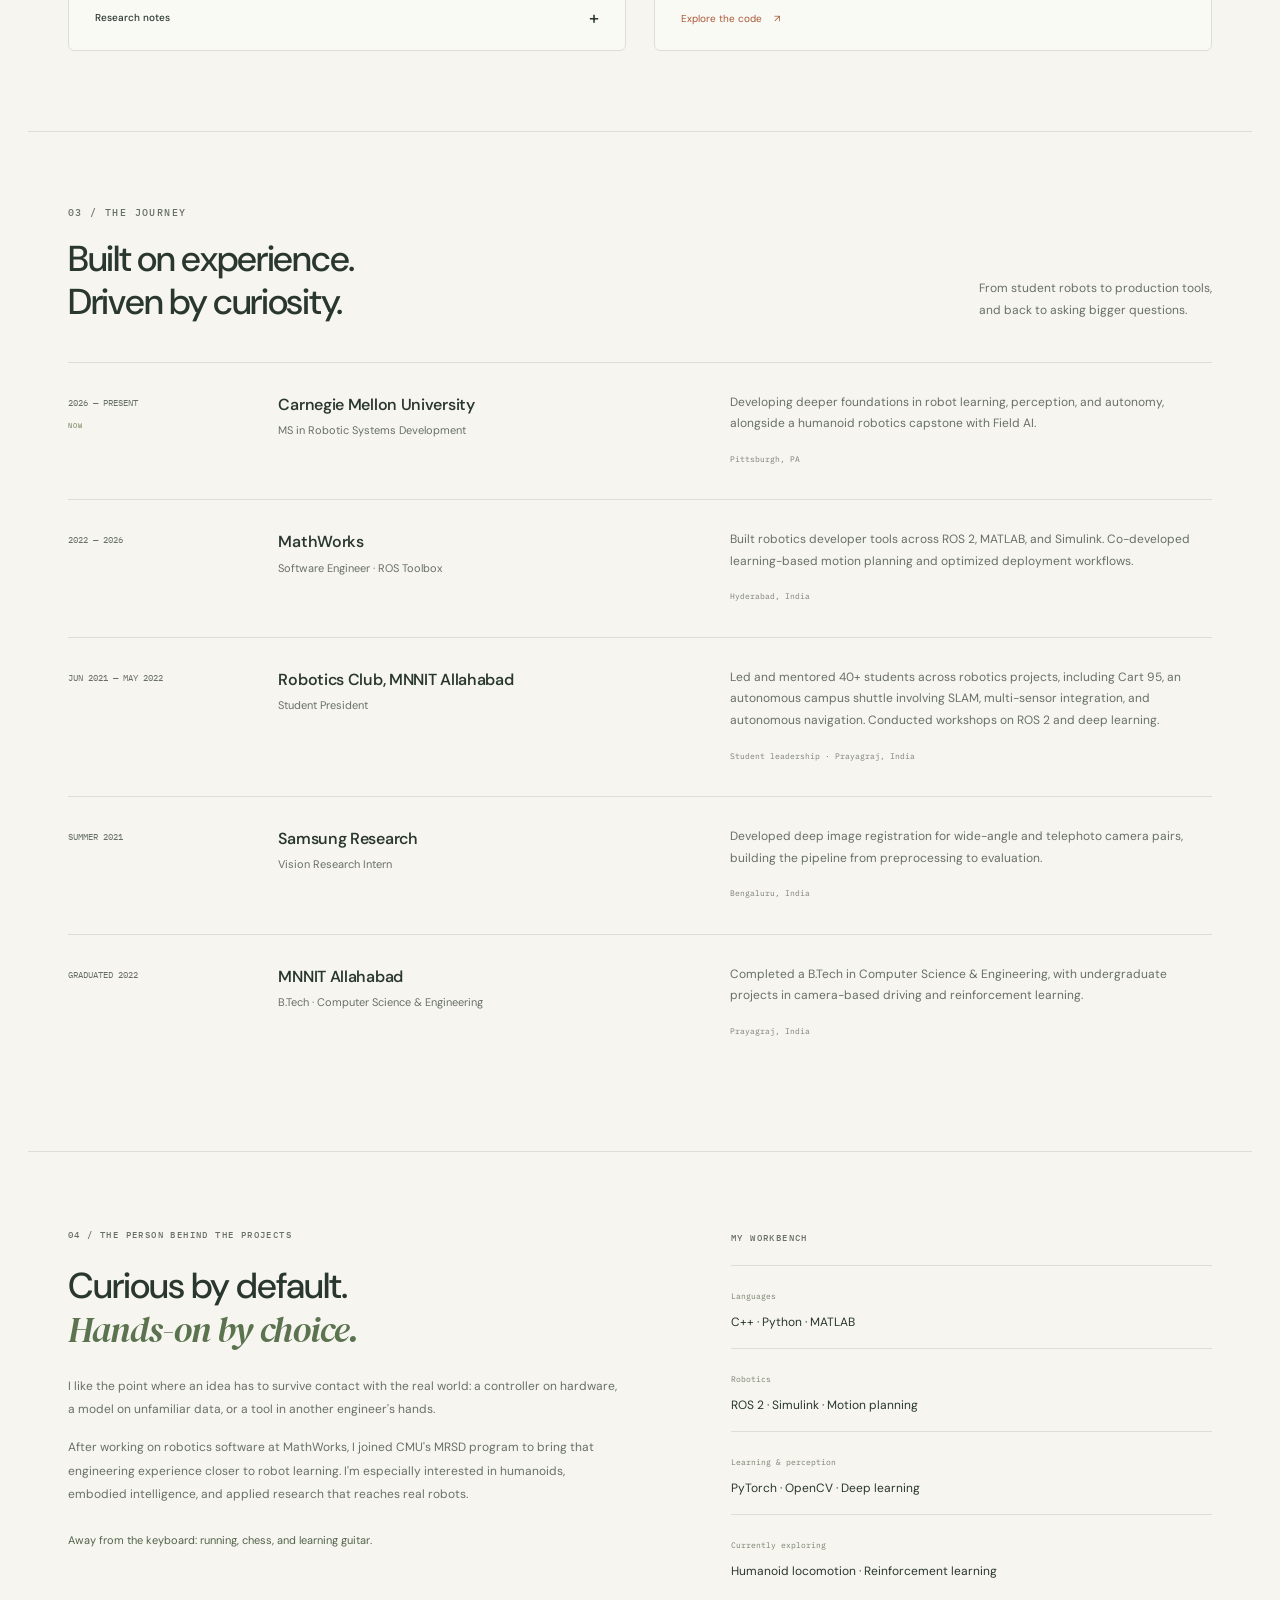
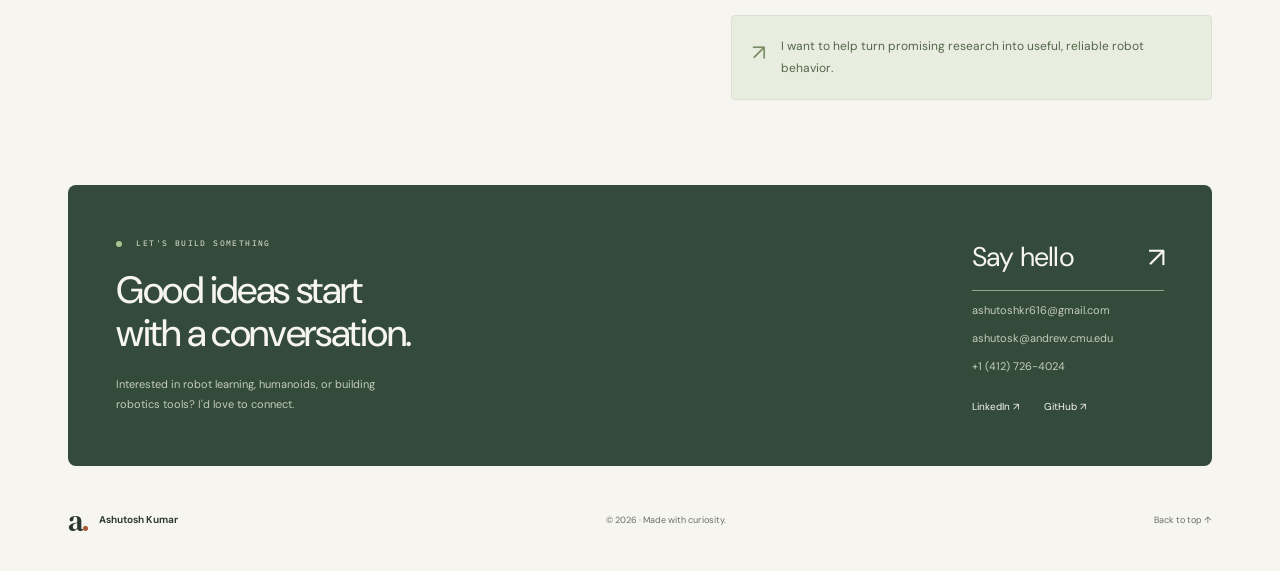
==== commit c1371e36: "Add Robotics Club student president leadership experience" ====
--- a/index.html
+++ b/index.html
@@ -199,8 +199,9 @@
       <div class="experience-list">
         <article class="experience-row"><div class="experience-date">2026 — PRESENT<span class="current-label">NOW</span></div><div class="experience-company"><h3>Carnegie Mellon University</h3><p>MS in Robotic Systems Development</p></div><div class="experience-description"><p>Developing deeper foundations in robot learning, perception, and autonomy, alongside a humanoid robotics capstone with Field AI.</p><span>Pittsburgh, PA</span></div></article>
         <article class="experience-row"><div class="experience-date">2022 — 2026</div><div class="experience-company"><h3>MathWorks</h3><p>Software Engineer · ROS Toolbox</p></div><div class="experience-description"><p>Built robotics developer tools across ROS 2, MATLAB, and Simulink. Co-developed learning-based motion planning and optimized deployment workflows.</p><span>Hyderabad, India</span></div></article>
+        <article class="experience-row" id="robotics-club"><div class="experience-date">JUN 2021 — MAY 2022</div><div class="experience-company"><h3>Robotics Club, MNNIT Allahabad</h3><p>Student President</p></div><div class="experience-description"><p>Led and mentored 40+ students across robotics projects, including Cart 95, an autonomous campus shuttle involving SLAM, multi-sensor integration, and autonomous navigation. Conducted workshops on ROS 2 and deep learning.</p><span>Student leadership · Prayagraj, India</span></div></article>
         <article class="experience-row"><div class="experience-date">SUMMER 2021</div><div class="experience-company"><h3>Samsung Research</h3><p>Vision Research Intern</p></div><div class="experience-description"><p>Developed deep image registration for wide-angle and telephoto camera pairs, building the pipeline from preprocessing to evaluation.</p><span>Bengaluru, India</span></div></article>
-        <article class="experience-row"><div class="experience-date">GRADUATED 2022</div><div class="experience-company"><h3>MNNIT Allahabad</h3><p>B.Tech · Computer Science & Engineering</p></div><div class="experience-description"><p>Led the Robotics Club as student president, mentored student projects, and helped build an autonomous campus shuttle.</p><span>Prayagraj, India</span></div></article>
+        <article class="experience-row"><div class="experience-date">GRADUATED 2022</div><div class="experience-company"><h3>MNNIT Allahabad</h3><p>B.Tech · Computer Science & Engineering</p></div><div class="experience-description"><p>Completed a B.Tech in Computer Science & Engineering, with undergraduate projects in camera-based driving and reinforcement learning.</p><span>Prayagraj, India</span></div></article>
       </div>
     </section>
 
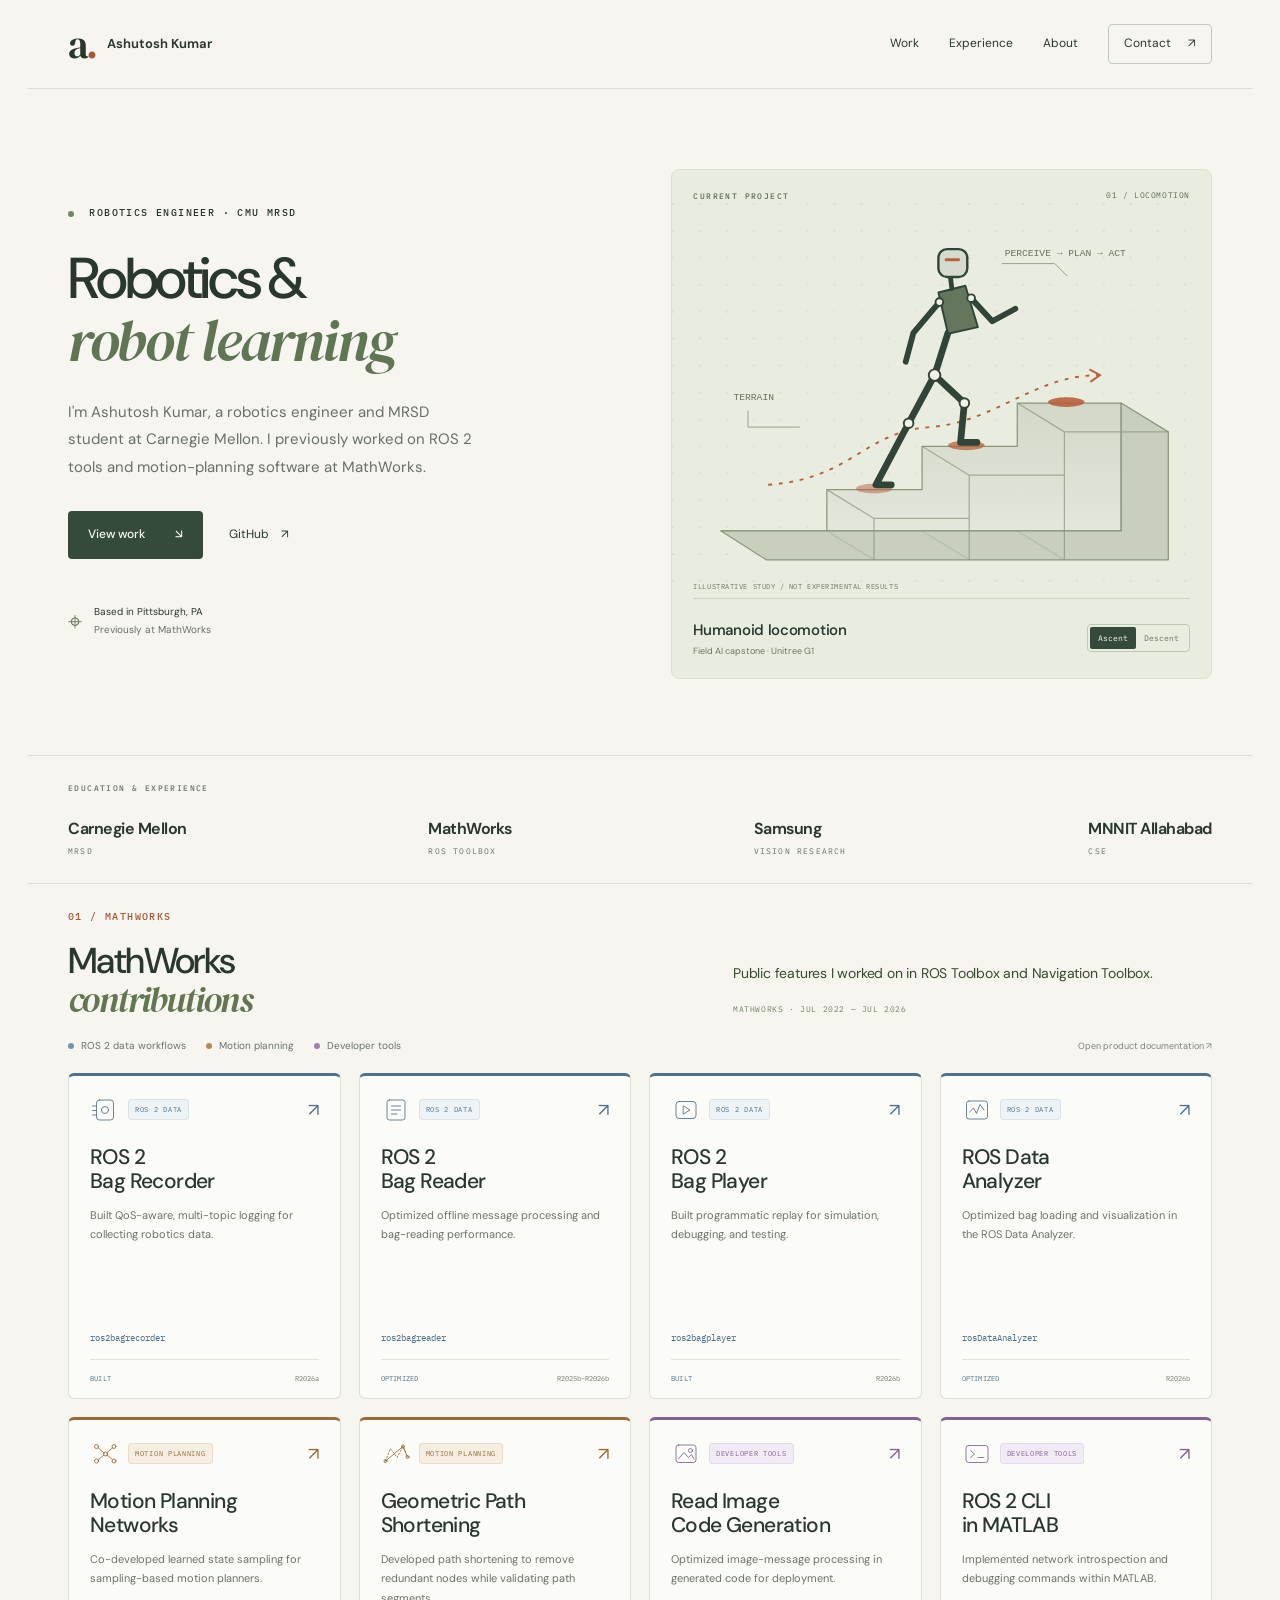
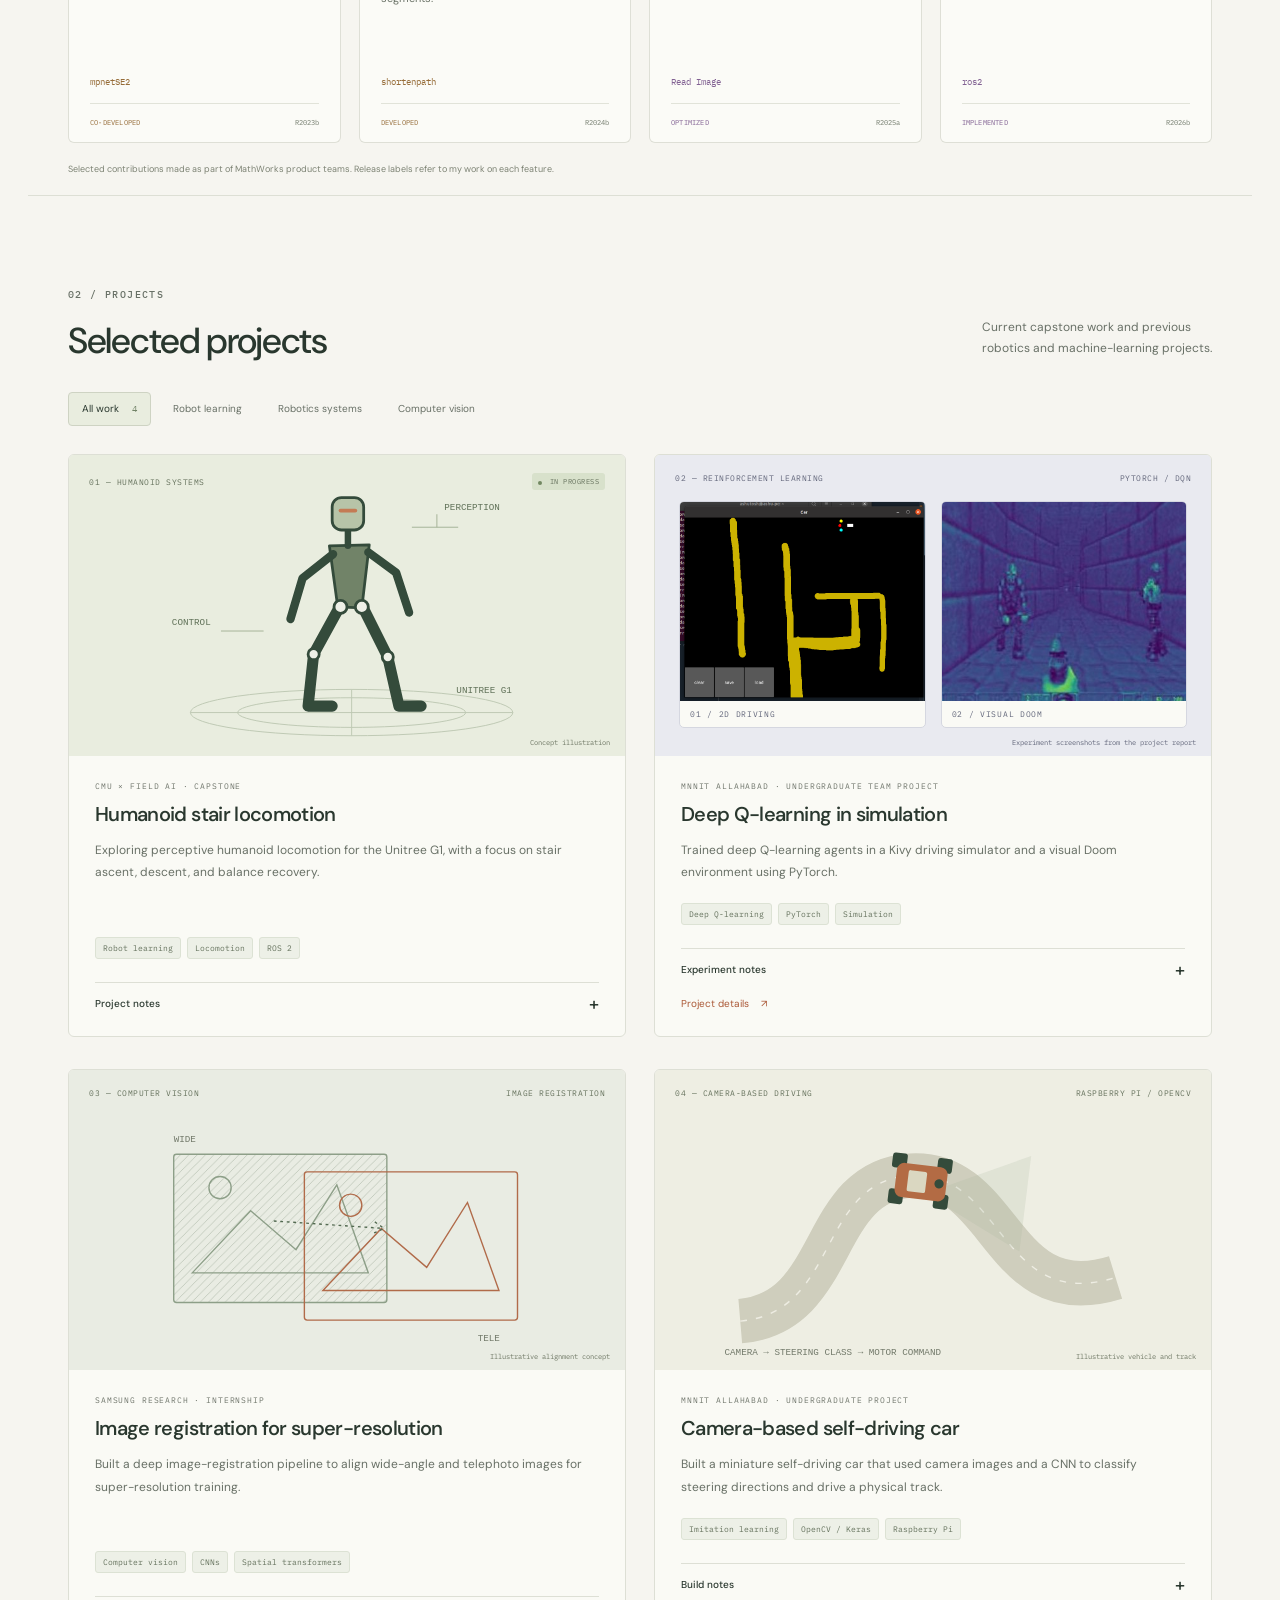
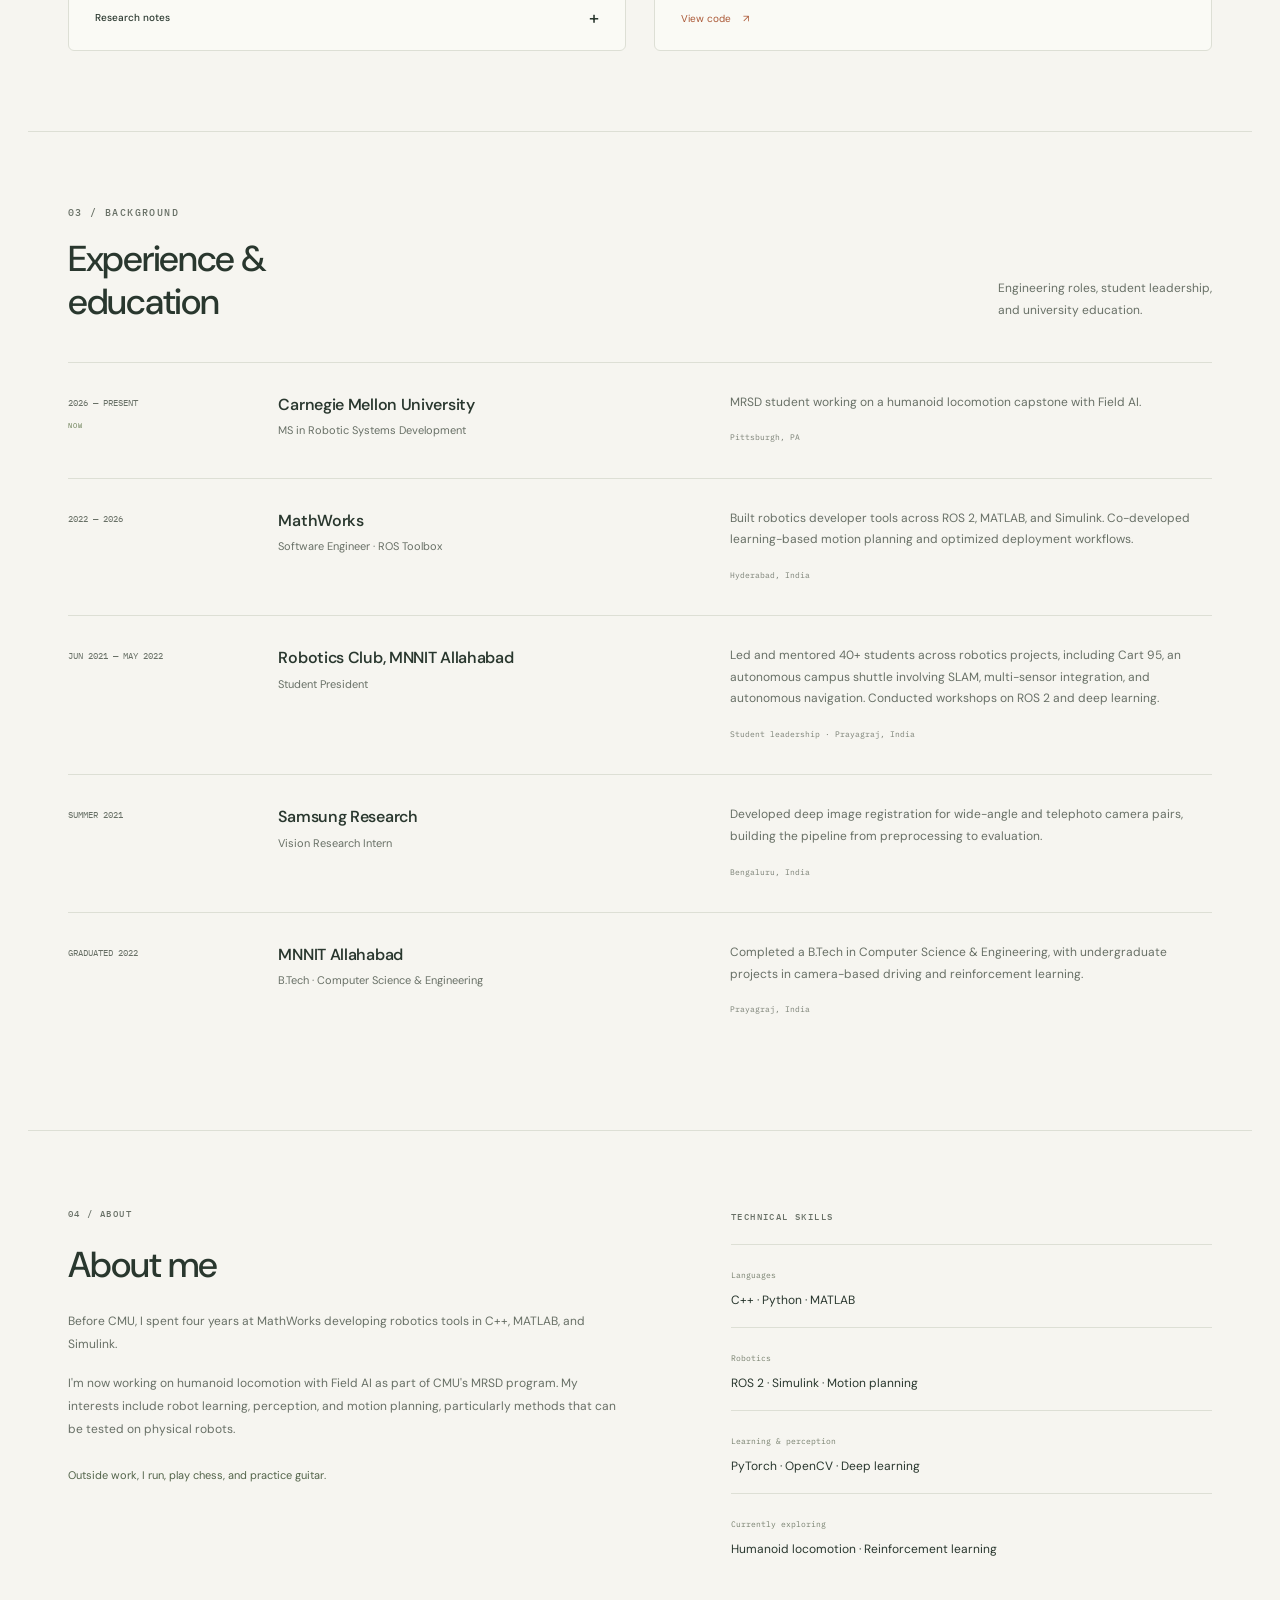
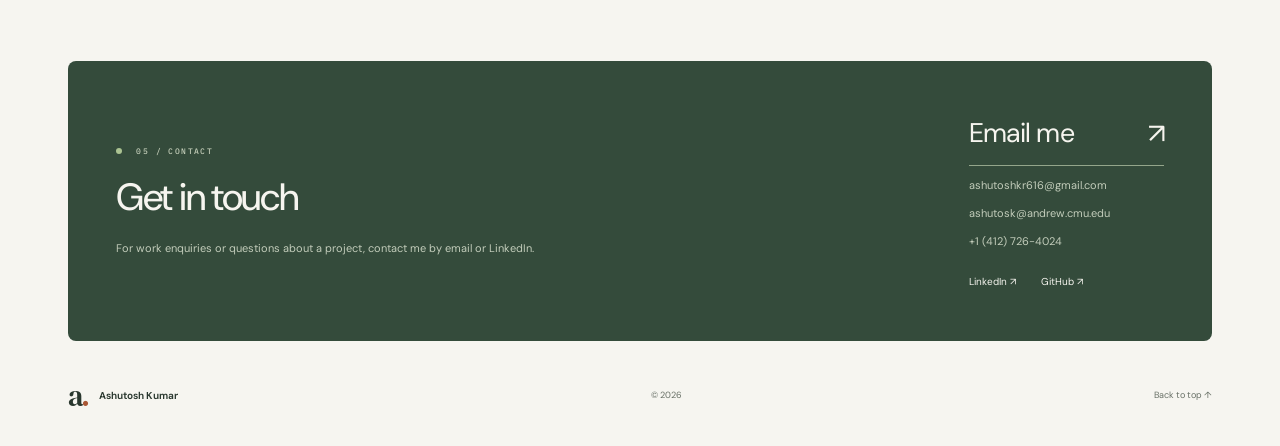
==== commit abf7b1ac: "Replace portfolio slogans with direct professional copy" ====
--- a/index.html
+++ b/index.html
@@ -4,22 +4,22 @@
   <meta charset="utf-8">
   <meta name="viewport" content="width=device-width, initial-scale=1">
   <meta name="theme-color" content="#f6f5f0">
-  <meta name="description" content="Ashutosh Kumar — robotics engineer and CMU MRSD student. Robot learning, humanoid locomotion, perception, and robotics software that reaches the real world.">
+  <meta name="description" content="Ashutosh Kumar, robotics engineer and CMU MRSD student. Previously at MathWorks, working on ROS 2 tools and motion planning.">
   <meta property="og:title" content="Ashutosh Kumar — Robotics & Robot Learning">
-  <meta property="og:description" content="From learning-based motion planning to production robotics software. Explore my projects, experience, and current work at Carnegie Mellon.">
+  <meta property="og:description" content="Robotics projects, public MathWorks contributions, and experience in ROS 2, robot learning, and motion planning.">
   <meta property="og:type" content="website">
   <meta property="og:url" content="https://waytoashutosh.github.io/">
   <meta property="og:site_name" content="Ashutosh Kumar — Portfolio">
-  <meta property="og:image" content="https://waytoashutosh.github.io/assets/social-preview.png">
-  <meta property="og:image:secure_url" content="https://waytoashutosh.github.io/assets/social-preview.png">
+  <meta property="og:image" content="https://waytoashutosh.github.io/assets/social-preview.png?v=bbde8597d96b">
+  <meta property="og:image:secure_url" content="https://waytoashutosh.github.io/assets/social-preview.png?v=bbde8597d96b">
   <meta property="og:image:type" content="image/png">
   <meta property="og:image:width" content="1200">
   <meta property="og:image:height" content="630">
   <meta property="og:image:alt" content="Ashutosh Kumar — Robotics and Robot Learning. CMU MRSD; previously MathWorks. Humanoid staircase illustration.">
   <meta name="twitter:card" content="summary_large_image">
   <meta name="twitter:title" content="Ashutosh Kumar — Robotics &amp; Robot Learning">
-  <meta name="twitter:description" content="Explore my robotics projects, public MathWorks contributions, and current work at Carnegie Mellon.">
-  <meta name="twitter:image" content="https://waytoashutosh.github.io/assets/social-preview.png">
+  <meta name="twitter:description" content="Robotics projects, public MathWorks contributions, and current work at Carnegie Mellon.">
+  <meta name="twitter:image" content="https://waytoashutosh.github.io/assets/social-preview.png?v=bbde8597d96b">
   <meta name="twitter:image:alt" content="Ashutosh Kumar — Robotics and Robot Learning. CMU MRSD; previously MathWorks.">
   <link rel="canonical" href="https://waytoashutosh.github.io/">
   <title>Ashutosh Kumar — Robotics & Robot Learning</title>
@@ -34,7 +34,7 @@
     <a class="wordmark" href="#home" aria-label="Ashutosh Kumar, home"><span class="monogram" aria-hidden="true">a<span>.</span></span><span>Ashutosh Kumar</span></a>
     <nav aria-label="Main navigation">
       <a href="#mathworks">Work</a><a href="#experience">Experience</a><a href="#about">About</a>
-      <a class="nav-contact" href="#contact">Let's connect <span aria-hidden="true">↗</span></a>
+      <a class="nav-contact" href="#contact">Contact <span aria-hidden="true">↗</span></a>
     </nav>
   </header>
 
@@ -42,14 +42,14 @@
     <section class="hero section-wrap" id="home" aria-labelledby="hero-title">
       <div class="hero-copy">
         <p class="eyebrow"><span class="status-dot" aria-hidden="true"></span> ROBOTICS ENGINEER · CMU MRSD</p>
-        <h1 id="hero-title">From learning<br>to <em>the real world.</em></h1>
-        <p class="hero-description">I'm Ashutosh. I build robotics software and explore how robots can learn to move, perceive, and act in the physical world.</p>
-        <div class="hero-actions"><a class="button button-dark" href="#mathworks">Explore my work <span aria-hidden="true">↘</span></a><a class="text-link" href="https://github.com/waytoashutosh" target="_blank" rel="noopener noreferrer">GitHub <span aria-hidden="true">↗</span></a></div>
-        <div class="hero-note"><span class="location-symbol" aria-hidden="true">⌖</span><span>Based in Pittsburgh, PA<br><span class="muted">Previously building at MathWorks</span></span></div>
+        <h1 id="hero-title">Robotics &amp;<br><em>robot learning</em></h1>
+        <p class="hero-description">I'm Ashutosh Kumar, a robotics engineer and MRSD student at Carnegie Mellon. I previously worked on ROS 2 tools and motion-planning software at MathWorks.</p>
+        <div class="hero-actions"><a class="button button-dark" href="#mathworks">View work <span aria-hidden="true">↘</span></a><a class="text-link" href="https://github.com/waytoashutosh" target="_blank" rel="noopener noreferrer">GitHub <span aria-hidden="true">↗</span></a></div>
+        <div class="hero-note"><span class="location-symbol" aria-hidden="true">⌖</span><span>Based in Pittsburgh, PA<br><span class="muted">Previously at MathWorks</span></span></div>
       </div>
 
       <div class="terrain-panel">
-        <div class="panel-top"><span class="eyebrow">CURRENT EXPLORATION</span><span class="panel-index">01 / LOCOMOTION</span></div>
+        <div class="panel-top"><span class="eyebrow">CURRENT PROJECT</span><span class="panel-index">01 / LOCOMOTION</span></div>
         <div class="terrain-art">
           <svg class="locomotion-scene" viewBox="0 0 560 410" role="img" aria-labelledby="terrain-title terrain-desc">
             <title id="terrain-title">An illustration of humanoid staircase locomotion</title>
@@ -81,26 +81,26 @@
           </svg>
           <span class="art-label">ILLUSTRATIVE STUDY / NOT EXPERIMENTAL RESULTS</span>
         </div>
-        <div class="terrain-bottom"><div><h2>One step at a time.</h2><p>Humanoid locomotion on challenging terrain.</p></div><div class="direction-controls" role="group" aria-label="Illustration direction"><button type="button" class="active" data-direction="ascent" aria-pressed="true">Ascent</button><button type="button" data-direction="descent" aria-pressed="false">Descent</button></div></div>
+        <div class="terrain-bottom"><div><h2>Humanoid locomotion</h2><p>Field AI capstone · Unitree G1</p></div><div class="direction-controls" role="group" aria-label="Illustration direction"><button type="button" class="active" data-direction="ascent" aria-pressed="true">Ascent</button><button type="button" data-direction="descent" aria-pressed="false">Descent</button></div></div>
         <p class="sr-only" id="direction-status" aria-live="polite">The reference path points up the stairs.</p>
       </div>
     </section>
 
-    <div class="affiliations section-wrap" aria-label="Education and experience"><p class="eyebrow">LEARNING. BUILDING. ITERATING.</p><div><span>Carnegie Mellon <small>MRSD</small></span><span>MathWorks <small>ROS TOOLBOX</small></span><span>Samsung <small>VISION RESEARCH</small></span><span>MNNIT Allahabad <small>CSE</small></span></div></div>
+    <div class="affiliations section-wrap" aria-label="Education and experience"><p class="eyebrow">EDUCATION &amp; EXPERIENCE</p><div><span>Carnegie Mellon <small>MRSD</small></span><span>MathWorks <small>ROS TOOLBOX</small></span><span>Samsung <small>VISION RESEARCH</small></span><span>MNNIT Allahabad <small>CSE</small></span></div></div>
 
     <section class="mathworks-section section-wrap" id="mathworks" aria-labelledby="mathworks-title">
       <div class="shipped-heading">
         <div>
-          <p class="eyebrow">01 / SHIPPED AT MATHWORKS</p>
-          <h2 id="mathworks-title">Robotics software.<br><em>Out in the world.</em></h2>
+          <p class="eyebrow">01 / MATHWORKS</p>
+          <h2 id="mathworks-title">MathWorks<br><em>contributions</em></h2>
         </div>
         <div class="shipped-intro">
-          <p>I helped build tools for the people building robots.</p>
+          <p>Public features I worked on in ROS Toolbox and Navigation Toolbox.</p>
           <span class="shipped-tenure">MATHWORKS · JUL 2022 — JUL 2026</span>
         </div>
       </div>
 
-      <div class="contribution-legend" aria-label="Contribution categories"><span class="legend-data">ROS 2 data workflows</span><span class="legend-planning">Motion planning</span><span class="legend-tooling">Developer tools</span><p>Explore the public documentation ↗</p></div>
+      <div class="contribution-legend" aria-label="Contribution categories"><span class="legend-data">ROS 2 data workflows</span><span class="legend-planning">Motion planning</span><span class="legend-tooling">Developer tools</span><p>Open product documentation ↗</p></div>
       <div class="contribution-grid">
         <a class="contribution-card public-doc-link contribution-data" href="https://www.mathworks.com/help/ros/ref/ros2bagrecorder.html" target="_blank" rel="noopener noreferrer">
           <div class="contribution-card-top"><div class="contribution-icon" aria-hidden="true"><svg viewBox="0 0 60 60" fill="none" stroke="currentColor" stroke-width="1.7" stroke-linecap="round" stroke-linejoin="round"><rect x="13" y="10" width="34" height="40" rx="6"/><circle cx="30" cy="30" r="7"/><path d="M5 22h8m-8 9h8m-8 9h8"/></svg></div><span class="contribution-category">ROS 2 DATA</span><span class="contribution-arrow" aria-hidden="true">↗</span></div>
@@ -164,13 +164,13 @@
 
 
     <section class="work-section section-wrap" id="work" aria-labelledby="work-title">
-      <div class="section-heading"><div><p class="eyebrow">02 / SELECTED PROJECTS</p><h2 id="work-title">Ideas, made tangible.</h2></div><p>Robot learning, perception, and the<br class="desktop-break"> engineering that connects them.</p></div>
+      <div class="section-heading"><div><p class="eyebrow">02 / PROJECTS</p><h2 id="work-title">Selected projects</h2></div><p>Current capstone work and previous<br class="desktop-break"> robotics and machine-learning projects.</p></div>
       <div class="project-filters" role="group" aria-label="Filter projects"><button type="button" class="active" data-filter="all" aria-pressed="true">All work <span>4</span></button><button type="button" data-filter="learning" aria-pressed="false">Robot learning</button><button type="button" data-filter="systems" aria-pressed="false">Robotics systems</button><button type="button" data-filter="vision" aria-pressed="false">Computer vision</button></div>
       <p id="filter-status" class="sr-only" aria-live="polite">Showing all 4 projects.</p>
       <div class="projects-grid">
         <article class="project-card project-featured" data-categories="learning systems">
           <div class="project-visual visual-humanoid" aria-hidden="true"><div class="visual-caption"><span>01 — HUMANOID SYSTEMS</span><span class="mini-pill"><span class="status-dot"></span> IN PROGRESS</span></div><svg viewBox="0 0 600 300"><g fill="none" stroke="#bdc7b2" stroke-width="1"><ellipse cx="305" cy="255" rx="174" ry="25"/><ellipse cx="305" cy="255" rx="123" ry="16"/><path d="M131 255h348M305 230v50"/></g><g fill="none" stroke="#344b3b" stroke-linecap="round" stroke-linejoin="round"><path d="M292 141 264 192 258 248h26M317 141l27 54 12 53h24" stroke-width="12"/><path d="m290 141-9-66 43-1-8 68z" stroke-width="3" fill="#718368"/><path d="m285 84-33 26-13 44m84-72 30 22 14 43" stroke-width="9"/><path d="M301 75V58" stroke-width="7"/><rect x="284" y="23" width="34" height="35" rx="10" fill="#b7c4a8" stroke-width="3"/><path d="M293 37h16" stroke="#c47b54" stroke-width="4"/></g><g fill="#eef0e7" stroke="#344b3b" stroke-width="3"><circle cx="293" cy="141" r="7"/><circle cx="316" cy="141" r="7"/><circle cx="264" cy="192" r="6"/><circle cx="344" cy="195" r="6"/></g><g font-size="10" font-family="monospace" fill="#607158"><path d="M370 55h50M397 55V41" fill="none" stroke="#a2b193"/><text x="405" y="36">PERCEPTION</text><path d="M210 167h-46" stroke="#a2b193"/><text x="111" y="160">CONTROL</text><text x="418" y="234">UNITREE G1</text></g></svg><span class="visual-footnote">Concept illustration</span></div>
-          <div class="project-body"><p class="project-meta">CMU × FIELD AI · CAPSTONE</p><h3>Learning to navigate on two feet</h3><p>Exploring perceptive humanoid locomotion for the Unitree G1, with a focus on stair ascent, descent, and balance recovery.</p><div class="project-tags"><span>Robot learning</span><span>Locomotion</span><span>ROS 2</span></div><details><summary>Project notes <span aria-hidden="true">+</span></summary><div class="project-details"><p><strong>Current stage.</strong> Literature review and system design for our Field AI capstone, comparing learning-based approaches to terrain traversal and recovery.</p><p><strong>My focus.</strong> Understanding motion generation, policy tracking, terrain perception, and the tradeoffs between candidate locomotion methods.</p><p><strong>Next.</strong> Use these comparisons to guide the team's architecture and experiments. Hardware results will be added as the project progresses.</p></div></details></div>
+          <div class="project-body"><p class="project-meta">CMU × FIELD AI · CAPSTONE</p><h3>Humanoid stair locomotion</h3><p>Exploring perceptive humanoid locomotion for the Unitree G1, with a focus on stair ascent, descent, and balance recovery.</p><div class="project-tags"><span>Robot learning</span><span>Locomotion</span><span>ROS 2</span></div><details><summary>Project notes <span aria-hidden="true">+</span></summary><div class="project-details"><p><strong>Current stage.</strong> Literature review and system design for our Field AI capstone, comparing learning-based approaches to terrain traversal and recovery.</p><p><strong>My focus.</strong> Understanding motion generation, policy tracking, terrain perception, and the tradeoffs between candidate locomotion methods.</p><p><strong>Next.</strong> Use these comparisons to guide the team's architecture and experiments. Hardware results will be added as the project progresses.</p></div></details></div>
         </article>
         <article class="project-card" data-categories="learning" id="rl-agent">
           <div class="project-visual visual-rl">
@@ -181,23 +181,23 @@
             </div>
             <span class="visual-footnote">Experiment screenshots from the project report</span>
           </div>
-          <div class="project-body"><p class="project-meta">MNNIT ALLAHABAD · UNDERGRADUATE TEAM PROJECT</p><h3>Learning to act from reward.</h3><p>Developed deep Q-learning agents for a 2D driving simulator and a visual Doom environment, exploring how reward design and exploration shape behavior.</p><div class="project-tags"><span>Deep Q-learning</span><span>PyTorch</span><span>Simulation</span></div><details><summary>Experiment notes <span aria-hidden="true">+</span></summary><div class="project-details"><p><strong>The environments.</strong> A Kivy driving simulator used sensor signals and goal orientation for steering. The Doom experiment used convolutional features from game frames.</p><p><strong>The study.</strong> Explored experience replay, target networks, and exploration strategies, with driving layouts of increasing difficulty.</p><p><strong>Team context.</strong> A four-person undergraduate project supervised by Prof. Rajesh Tripathi at MNNIT Allahabad.</p></div></details><a class="project-repo text-link" href="./projects/reinforcement-learning.html">Explore the experiments <span aria-hidden="true">↗</span></a></div>
+          <div class="project-body"><p class="project-meta">MNNIT ALLAHABAD · UNDERGRADUATE TEAM PROJECT</p><h3>Deep Q-learning in simulation</h3><p>Trained deep Q-learning agents in a Kivy driving simulator and a visual Doom environment using PyTorch.</p><div class="project-tags"><span>Deep Q-learning</span><span>PyTorch</span><span>Simulation</span></div><details><summary>Experiment notes <span aria-hidden="true">+</span></summary><div class="project-details"><p><strong>The environments.</strong> A Kivy driving simulator used sensor signals and goal orientation for steering. The Doom experiment used convolutional features from game frames.</p><p><strong>The study.</strong> Explored experience replay, target networks, and exploration strategies, with driving layouts of increasing difficulty.</p><p><strong>Team context.</strong> A four-person undergraduate project supervised by Prof. Rajesh Tripathi at MNNIT Allahabad.</p></div></details><a class="project-repo text-link" href="./projects/reinforcement-learning.html">Project details <span aria-hidden="true">↗</span></a></div>
         </article>
         <article class="project-card" data-categories="vision learning">
           <div class="project-visual visual-vision" aria-hidden="true"><div class="visual-caption"><span>03 — COMPUTER VISION</span><span>IMAGE REGISTRATION</span></div><svg viewBox="0 0 600 300"><defs><pattern id="vision-lines" width="9" height="9" patternUnits="userSpaceOnUse"><path d="M0 9 9 0" stroke="#a8b4a2" stroke-width=".6"/></pattern></defs><g fill="none" stroke-width="1.5"><rect x="113" y="68" width="230" height="160" rx="3" stroke="#8d9f88" fill="url(#vision-lines)"/><path d="m133 196 63-67 49 42 44-70 34 95z" stroke="#8d9f88"/><circle cx="163" cy="104" r="12" stroke="#8d9f88"/><rect x="254" y="87" width="230" height="160" rx="3" stroke="#b16b4a"/><path d="m274 215 63-67 49 42 44-70 34 95z" stroke="#b16b4a"/><circle cx="304" cy="123" r="12" stroke="#b16b4a"/><path d="m221 140 119 8m-10-7 10 7-11 5" stroke="#536a51" stroke-dasharray="3 4"/></g><g font-size="10" font-family="monospace" fill="#72796a"><text x="113" y="55">WIDE</text><text x="441" y="270">TELE</text></g></svg><span class="visual-footnote">Illustrative alignment concept</span></div>
-          <div class="project-body"><p class="project-meta">SAMSUNG RESEARCH · INTERNSHIP</p><h3>Aligning images for super-resolution</h3><p>Built a deep image-registration pipeline to align wide-angle and telephoto images for super-resolution training.</p><div class="project-tags"><span>Computer vision</span><span>CNNs</span><span>Spatial transformers</span></div><details><summary>Research notes <span aria-hidden="true">+</span></summary><div class="project-details"><p><strong>The problem.</strong> Images from different cameras need alignment before they can form useful training pairs.</p><p><strong>My contribution.</strong> Built preprocessing, training, and evaluation around convolutional features and a Spatial Transformer Network.</p><p><strong>Takeaway.</strong> Data quality and geometric alignment are as central to an effective learning pipeline as the model architecture.</p></div></details></div>
+          <div class="project-body"><p class="project-meta">SAMSUNG RESEARCH · INTERNSHIP</p><h3>Image registration for super-resolution</h3><p>Built a deep image-registration pipeline to align wide-angle and telephoto images for super-resolution training.</p><div class="project-tags"><span>Computer vision</span><span>CNNs</span><span>Spatial transformers</span></div><details><summary>Research notes <span aria-hidden="true">+</span></summary><div class="project-details"><p><strong>The problem.</strong> Images from different cameras need alignment before they can form useful training pairs.</p><p><strong>My contribution.</strong> Built preprocessing, training, and evaluation around convolutional features and a Spatial Transformer Network.</p></div></details></div>
         </article>
         <article class="project-card" data-categories="learning systems vision">
-          <div class="project-visual visual-car" aria-hidden="true"><div class="visual-caption"><span>04 — WHERE IT STARTED</span><span>RASPBERRY PI / OPENCV</span></div><svg viewBox="0 0 600 300"><path d="M92 248c107-9 83-151 184-157s95 149 221 110" fill="none" stroke="#cfcebd" stroke-width="48"/><path d="M92 248c107-9 83-151 184-157s95 149 221 110" fill="none" stroke="#eeede3" stroke-width="1.5" stroke-dasharray="7 10"/><g transform="translate(291 95) rotate(7)"><path d="m17 8 94-47V65L17 22z" fill="#a5b59a" opacity=".2"/><g fill="#344b3b"><rect x="-37" y="-25" width="16" height="16" rx="3"/><rect x="-37" y="14" width="16" height="16" rx="3"/><rect x="12" y="-25" width="16" height="16" rx="3"/><rect x="12" y="14" width="16" height="16" rx="3"/></g><rect x="-31" y="-15" width="55" height="37" rx="8" fill="#b36b44"/><rect x="-18" y="-8" width="20" height="23" rx="2" fill="#dad7c1"/><circle cx="16" cy="3" r="5" fill="#344b3b"/></g><g font-size="10" font-family="monospace" fill="#72796a"><text x="75" y="285">CAMERA → STEERING CLASS → MOTOR COMMAND</text></g></svg><span class="visual-footnote">Illustrative vehicle and track</span></div>
-          <div class="project-body"><p class="project-meta">MNNIT ALLAHABAD · UNDERGRADUATE PROJECT</p><h3>A small car. A big starting point.</h3><p>Built a miniature self-driving car that used camera images and a CNN to classify steering directions and drive a physical track.</p><div class="project-tags"><span>Imitation learning</span><span>OpenCV / Keras</span><span>Raspberry Pi</span></div><details><summary>Build notes <span aria-hidden="true">+</span></summary><div class="project-details"><p><strong>The system.</strong> A Raspberry Pi 3 processed Pi Camera images, with an Arduino UNO handling motor control through serial communication.</p><p><strong>The learning task.</strong> Trained a CNN with 2,000 images per steering class: left, right, straight, sharp left, and sharp right. Image processing included region masking and Hough transforms.</p><p><strong>Why it matters to me.</strong> This was an early step toward my interest in robot learning and physical autonomy.</p></div></details><a class="project-repo text-link" href="https://github.com/waytoashutosh/SELF_DRIVING_CAR" target="_blank" rel="noopener noreferrer">Explore the code <span aria-hidden="true">↗</span></a></div>
+          <div class="project-visual visual-car" aria-hidden="true"><div class="visual-caption"><span>04 — CAMERA-BASED DRIVING</span><span>RASPBERRY PI / OPENCV</span></div><svg viewBox="0 0 600 300"><path d="M92 248c107-9 83-151 184-157s95 149 221 110" fill="none" stroke="#cfcebd" stroke-width="48"/><path d="M92 248c107-9 83-151 184-157s95 149 221 110" fill="none" stroke="#eeede3" stroke-width="1.5" stroke-dasharray="7 10"/><g transform="translate(291 95) rotate(7)"><path d="m17 8 94-47V65L17 22z" fill="#a5b59a" opacity=".2"/><g fill="#344b3b"><rect x="-37" y="-25" width="16" height="16" rx="3"/><rect x="-37" y="14" width="16" height="16" rx="3"/><rect x="12" y="-25" width="16" height="16" rx="3"/><rect x="12" y="14" width="16" height="16" rx="3"/></g><rect x="-31" y="-15" width="55" height="37" rx="8" fill="#b36b44"/><rect x="-18" y="-8" width="20" height="23" rx="2" fill="#dad7c1"/><circle cx="16" cy="3" r="5" fill="#344b3b"/></g><g font-size="10" font-family="monospace" fill="#72796a"><text x="75" y="285">CAMERA → STEERING CLASS → MOTOR COMMAND</text></g></svg><span class="visual-footnote">Illustrative vehicle and track</span></div>
+          <div class="project-body"><p class="project-meta">MNNIT ALLAHABAD · UNDERGRADUATE PROJECT</p><h3>Camera-based self-driving car</h3><p>Built a miniature self-driving car that used camera images and a CNN to classify steering directions and drive a physical track.</p><div class="project-tags"><span>Imitation learning</span><span>OpenCV / Keras</span><span>Raspberry Pi</span></div><details><summary>Build notes <span aria-hidden="true">+</span></summary><div class="project-details"><p><strong>The system.</strong> A Raspberry Pi 3 processed Pi Camera images, with an Arduino UNO handling motor control through serial communication.</p><p><strong>The learning task.</strong> Trained a CNN with 2,000 images per steering class: left, right, straight, sharp left, and sharp right. Image processing included region masking and Hough transforms.</p></div></details><a class="project-repo text-link" href="https://github.com/waytoashutosh/SELF_DRIVING_CAR" target="_blank" rel="noopener noreferrer">View code <span aria-hidden="true">↗</span></a></div>
         </article>
       </div>
     </section>
 
     <section class="experience-section section-wrap" id="experience" aria-labelledby="experience-title">
-      <div class="section-heading"><div><p class="eyebrow">03 / THE JOURNEY</p><h2 id="experience-title">Built on experience.<br>Driven by curiosity.</h2></div><p>From student robots to production tools,<br class="desktop-break"> and back to asking bigger questions.</p></div>
+      <div class="section-heading"><div><p class="eyebrow">03 / BACKGROUND</p><h2 id="experience-title">Experience &amp;<br>education</h2></div><p>Engineering roles, student leadership,<br class="desktop-break"> and university education.</p></div>
       <div class="experience-list">
-        <article class="experience-row"><div class="experience-date">2026 — PRESENT<span class="current-label">NOW</span></div><div class="experience-company"><h3>Carnegie Mellon University</h3><p>MS in Robotic Systems Development</p></div><div class="experience-description"><p>Developing deeper foundations in robot learning, perception, and autonomy, alongside a humanoid robotics capstone with Field AI.</p><span>Pittsburgh, PA</span></div></article>
+        <article class="experience-row"><div class="experience-date">2026 — PRESENT<span class="current-label">NOW</span></div><div class="experience-company"><h3>Carnegie Mellon University</h3><p>MS in Robotic Systems Development</p></div><div class="experience-description"><p>MRSD student working on a humanoid locomotion capstone with Field AI.</p><span>Pittsburgh, PA</span></div></article>
         <article class="experience-row"><div class="experience-date">2022 — 2026</div><div class="experience-company"><h3>MathWorks</h3><p>Software Engineer · ROS Toolbox</p></div><div class="experience-description"><p>Built robotics developer tools across ROS 2, MATLAB, and Simulink. Co-developed learning-based motion planning and optimized deployment workflows.</p><span>Hyderabad, India</span></div></article>
         <article class="experience-row" id="robotics-club"><div class="experience-date">JUN 2021 — MAY 2022</div><div class="experience-company"><h3>Robotics Club, MNNIT Allahabad</h3><p>Student President</p></div><div class="experience-description"><p>Led and mentored 40+ students across robotics projects, including Cart 95, an autonomous campus shuttle involving SLAM, multi-sensor integration, and autonomous navigation. Conducted workshops on ROS 2 and deep learning.</p><span>Student leadership · Prayagraj, India</span></div></article>
         <article class="experience-row"><div class="experience-date">SUMMER 2021</div><div class="experience-company"><h3>Samsung Research</h3><p>Vision Research Intern</p></div><div class="experience-description"><p>Developed deep image registration for wide-angle and telephoto camera pairs, building the pipeline from preprocessing to evaluation.</p><span>Bengaluru, India</span></div></article>
@@ -205,12 +205,12 @@
       </div>
     </section>
 
-    <section class="about-section section-wrap" id="about" aria-labelledby="about-title"><div class="about-intro"><p class="eyebrow">04 / THE PERSON BEHIND THE PROJECTS</p><h2 id="about-title">Curious by default.<br><em>Hands-on by choice.</em></h2><p>I like the point where an idea has to survive contact with the real world: a controller on hardware, a model on unfamiliar data, or a tool in another engineer's hands.</p><p>After working on robotics software at MathWorks, I joined CMU's MRSD program to bring that engineering experience closer to robot learning. I'm especially interested in humanoids, embodied intelligence, and applied research that reaches real robots.</p><p class="offscreen-note">Away from the keyboard: running, chess, and learning guitar.</p></div><div class="toolkit"><p class="eyebrow">MY WORKBENCH</p><div class="toolkit-row"><span>Languages</span><p>C++ · Python · MATLAB</p></div><div class="toolkit-row"><span>Robotics</span><p>ROS 2 · Simulink · Motion planning</p></div><div class="toolkit-row"><span>Learning & perception</span><p>PyTorch · OpenCV · Deep learning</p></div><div class="toolkit-row"><span>Currently exploring</span><p>Humanoid locomotion · Reinforcement learning</p></div><div class="note-card"><span class="note-mark" aria-hidden="true">↗</span><p>I want to help turn promising research into useful, reliable robot behavior.</p></div></div></section>
+    <section class="about-section section-wrap" id="about" aria-labelledby="about-title"><div class="about-intro"><p class="eyebrow">04 / ABOUT</p><h2 id="about-title">About me</h2><p>Before CMU, I spent four years at MathWorks developing robotics tools in C++, MATLAB, and Simulink.</p><p>I'm now working on humanoid locomotion with Field AI as part of CMU's MRSD program. My interests include robot learning, perception, and motion planning, particularly methods that can be tested on physical robots.</p><p class="offscreen-note">Outside work, I run, play chess, and practice guitar.</p></div><div class="toolkit"><p class="eyebrow">TECHNICAL SKILLS</p><div class="toolkit-row"><span>Languages</span><p>C++ · Python · MATLAB</p></div><div class="toolkit-row"><span>Robotics</span><p>ROS 2 · Simulink · Motion planning</p></div><div class="toolkit-row"><span>Learning & perception</span><p>PyTorch · OpenCV · Deep learning</p></div><div class="toolkit-row"><span>Currently exploring</span><p>Humanoid locomotion · Reinforcement learning</p></div></div></section>
 
     <section class="contact-section section-wrap" id="contact" aria-labelledby="contact-title">
-      <div><p class="eyebrow"><span class="status-dot" aria-hidden="true"></span> LET'S BUILD SOMETHING</p><h2 id="contact-title">Good ideas start<br>with a conversation.</h2><p>Interested in robot learning, humanoids, or building<br class="desktop-break"> robotics tools? I'd love to connect.</p></div>
+      <div><p class="eyebrow"><span class="status-dot" aria-hidden="true"></span> 05 / CONTACT</p><h2 id="contact-title">Get in touch</h2><p>For work enquiries or questions about a project, contact me by email or LinkedIn.</p></div>
       <div class="contact-links">
-        <a class="email-link" href="mailto:ashutoshkr616@gmail.com">Say hello <span aria-hidden="true">↗</span></a>
+        <a class="email-link" href="mailto:ashutoshkr616@gmail.com">Email me <span aria-hidden="true">↗</span></a>
         <a href="mailto:ashutoshkr616@gmail.com">ashutoshkr616@gmail.com</a>
         <a href="mailto:ashutosk@andrew.cmu.edu">ashutosk@andrew.cmu.edu</a>
         <a href="tel:+14127264024">+1 (412) 726-4024</a>
@@ -218,6 +218,6 @@
       </div>
     </section>
   </main>
-  <footer class="site-footer section-wrap"><a class="wordmark" href="#home"><span class="monogram" aria-hidden="true">a<span>.</span></span><span>Ashutosh Kumar</span></a><p>© <span id="year">2026</span> · Made with curiosity.</p><a class="back-to-top" href="#home">Back to top ↑</a></footer>
+  <footer class="site-footer section-wrap"><a class="wordmark" href="#home"><span class="monogram" aria-hidden="true">a<span>.</span></span><span>Ashutosh Kumar</span></a><p>© <span id="year">2026</span></p><a class="back-to-top" href="#home">Back to top ↑</a></footer>
 </body>
 </html>
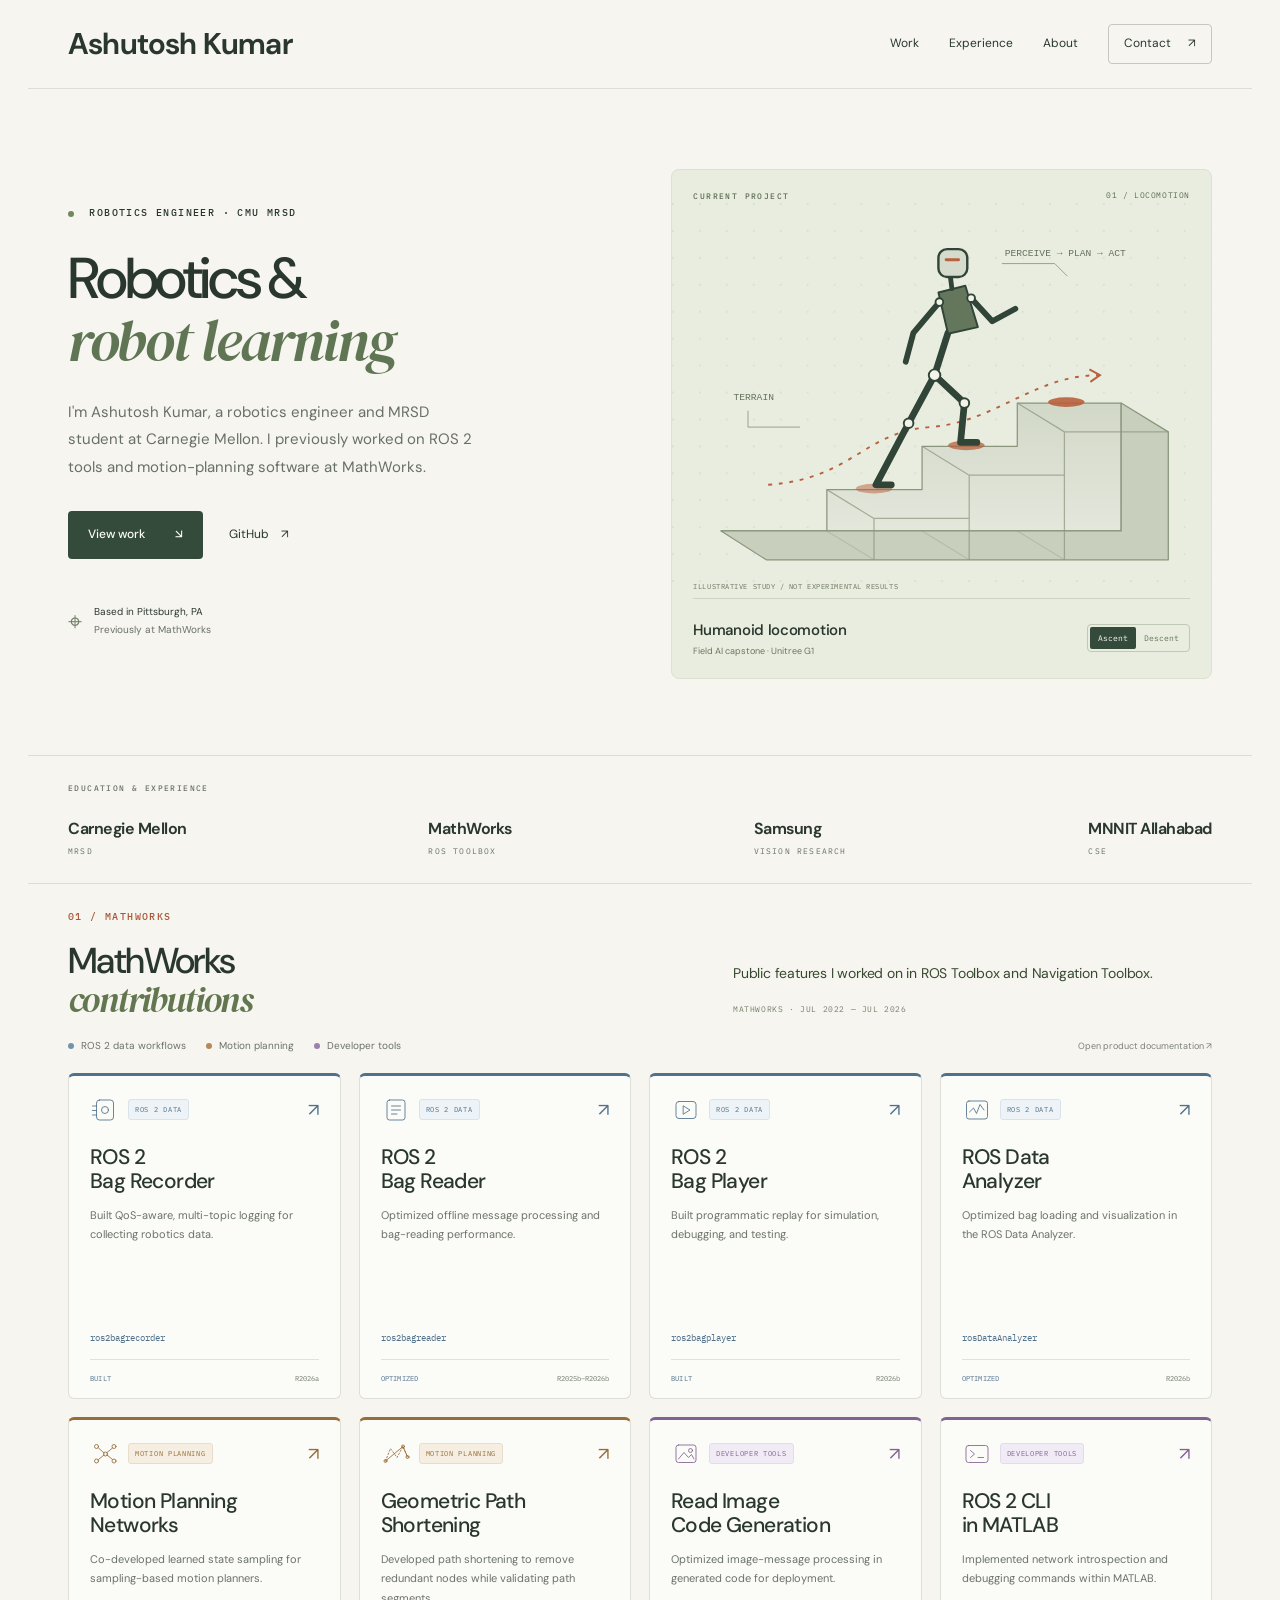
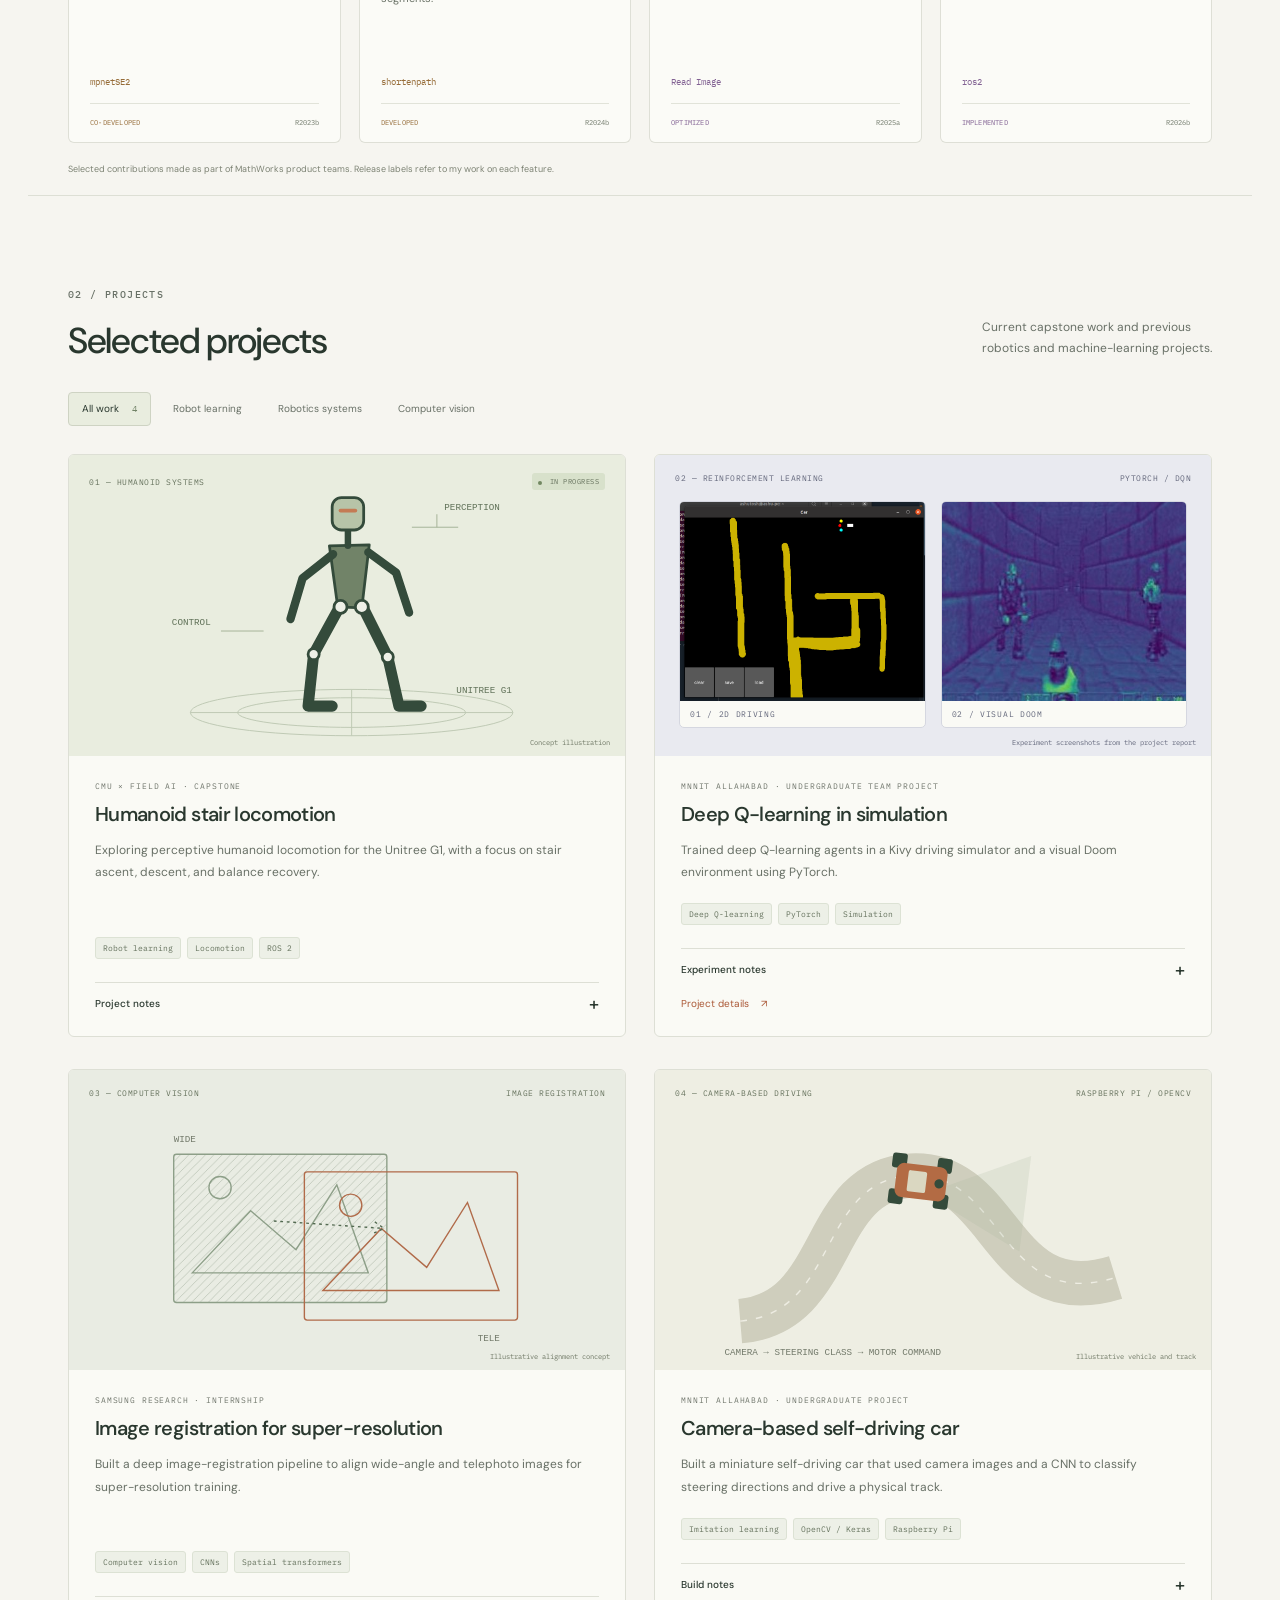
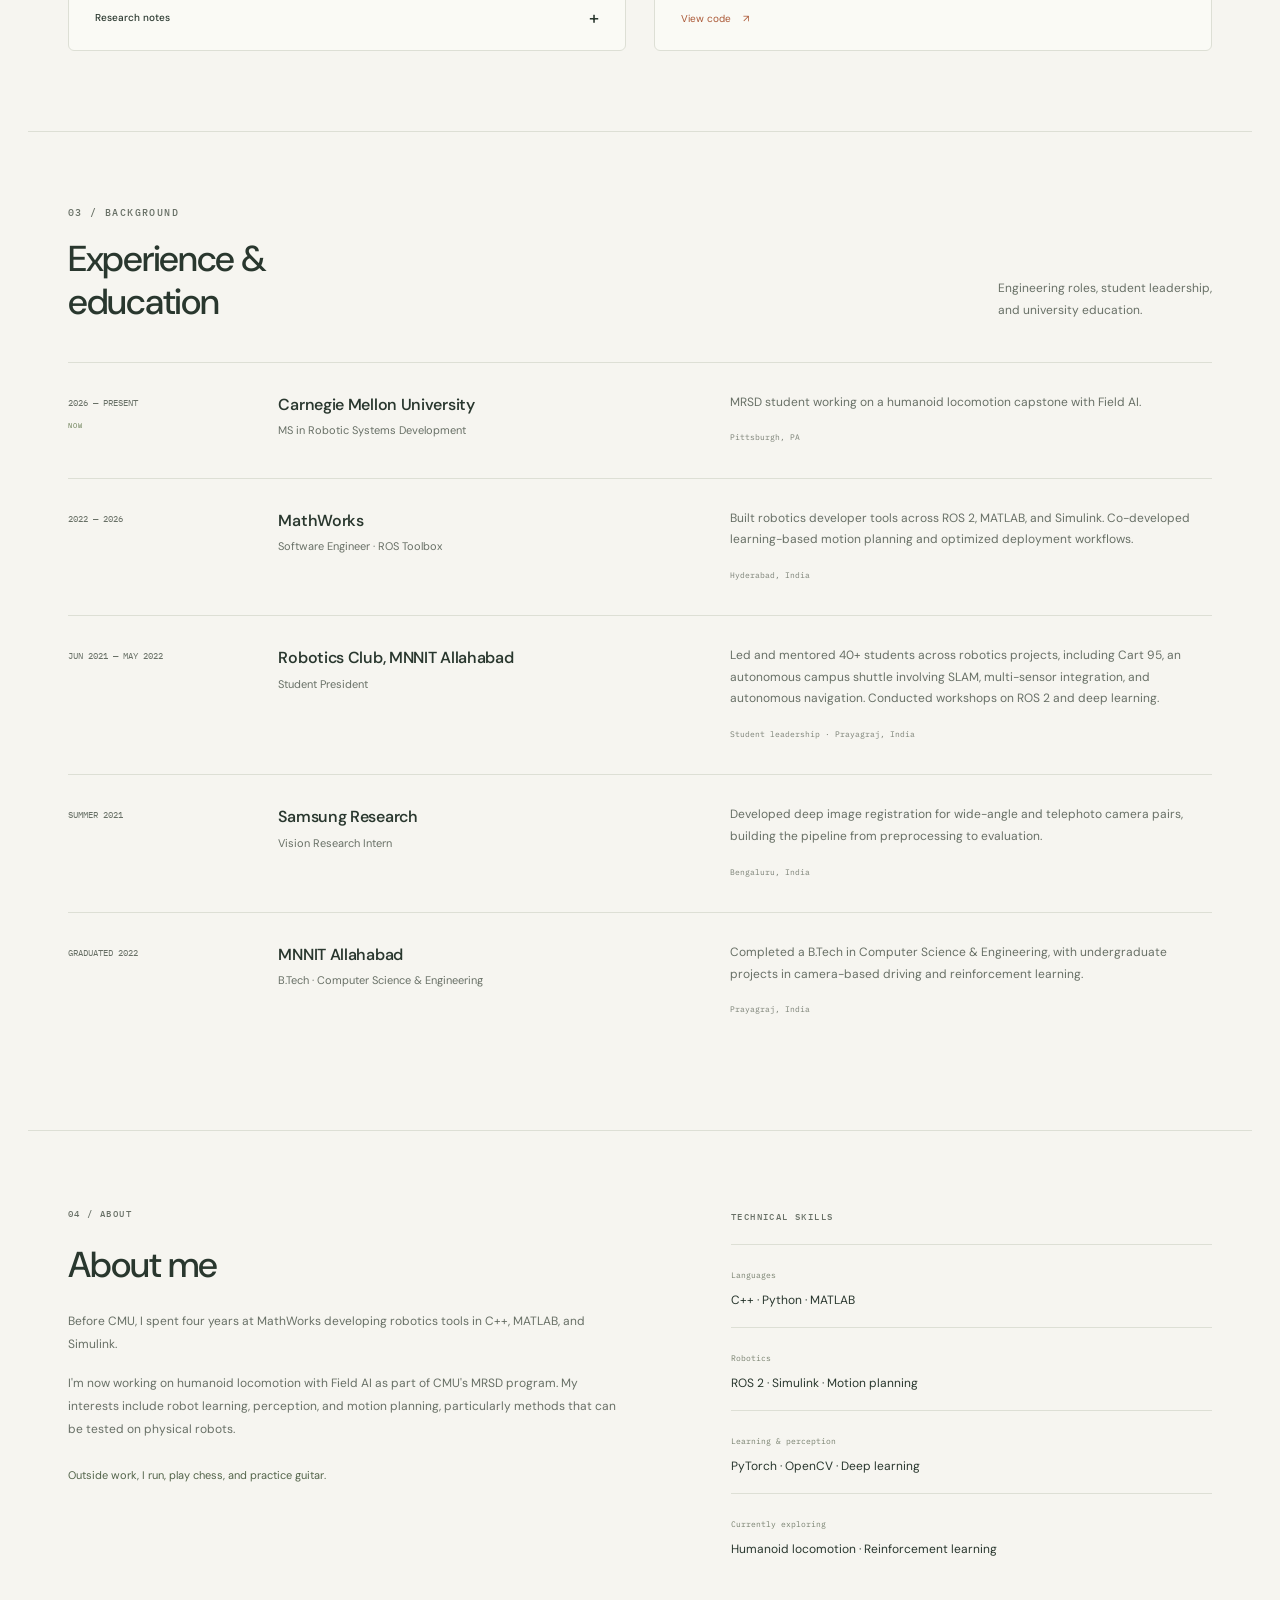
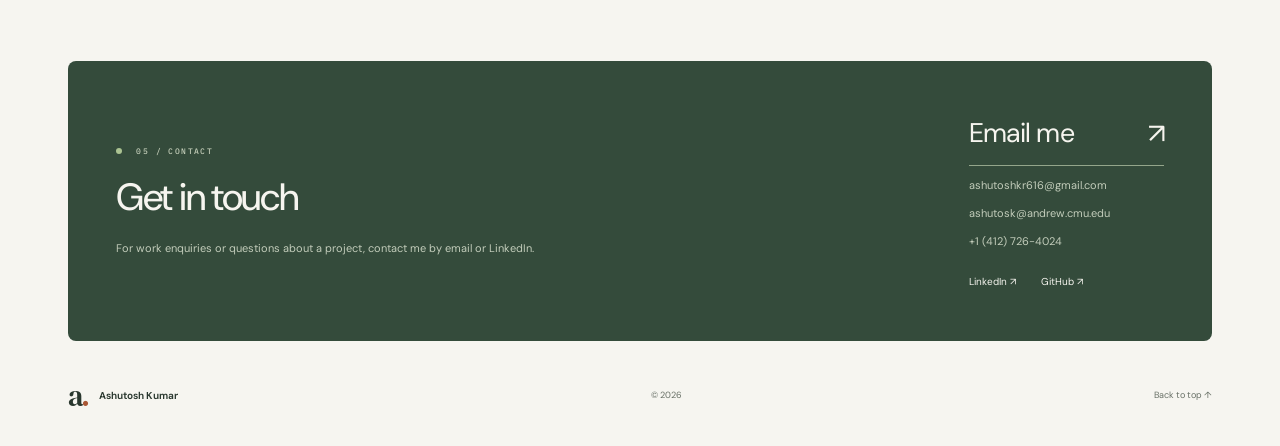
==== commit 4ed0b779: "Enlarge portfolio header name and remove monogram" ====
--- a/index.html
+++ b/index.html
@@ -24,14 +24,14 @@
   <link rel="canonical" href="https://waytoashutosh.github.io/">
   <title>Ashutosh Kumar — Robotics & Robot Learning</title>
   <link rel="icon" type="image/svg+xml" href="./assets/favicon.svg">
-  <link rel="stylesheet" href="./styles.css?v=7affb5e80b10">
+  <link rel="stylesheet" href="./styles.css?v=98a8d2ebacd9">
   <link rel="stylesheet" href="./mathworks.css?v=127edc45bfd8">
   <script src="./script.js" defer></script>
 </head>
 <body>
   <a class="skip-link" href="#main">Skip to content</a>
   <header class="site-header">
-    <a class="wordmark" href="#home" aria-label="Ashutosh Kumar, home"><span class="monogram" aria-hidden="true">a<span>.</span></span><span>Ashutosh Kumar</span></a>
+    <a class="wordmark" href="#home" aria-label="Ashutosh Kumar, home"><span>Ashutosh Kumar</span></a>
     <nav aria-label="Main navigation">
       <a href="#mathworks">Work</a><a href="#experience">Experience</a><a href="#about">About</a>
       <a class="nav-contact" href="#contact">Contact <span aria-hidden="true">↗</span></a>
--- a/styles.css
+++ b/styles.css
@@ -1,12 +1,13 @@
 @import url('https://fonts.googleapis.com/css2?family=DM+Sans:wght@400;450;500;550;600;650;700&family=DM+Serif+Display:ital@0;1&family=IBM+Plex+Mono:wght@400;500&display=swap');
 
 :root{--paper:#f6f5f0;--ink:#29372e;--muted:#687066;--line:#dddfd5;--green:#344b3b;--orange:#aa5735;--mono:'IBM Plex Mono',monospace;--sans:'DM Sans',Arial,sans-serif;--serif:'DM Serif Display',Georgia,serif;--max:1224px}
-*{box-sizing:border-box}html{scroll-behavior:smooth;scroll-padding-top:24px}body{margin:0;background:var(--paper);color:var(--ink);font-family:var(--sans);font-size:16px;line-height:1.65;-webkit-font-smoothing:antialiased}a{color:inherit;text-decoration:none}button{font:inherit;cursor:pointer}button,a,summary{-webkit-tap-highlight-color:transparent}a:focus-visible,button:focus-visible,summary:focus-visible{outline:3px solid var(--orange);outline-offset:5px}::selection{background:#d5deca;color:var(--ink)}[hidden]{display:none!important}.section-wrap{max-width:var(--max);margin-inline:auto;padding-inline:40px}.eyebrow{font-family:var(--mono);font-size:10px;letter-spacing:1.4px;font-weight:500;line-height:1.8}.muted{color:var(--muted)}.status-dot{display:inline-block;width:6px;height:6px;border-radius:50%;background:#728861;margin-right:8px;vertical-align:middle}.sr-only{position:absolute;width:1px;height:1px;overflow:hidden;clip:rect(0,0,0,0);white-space:nowrap}.skip-link{position:fixed;left:16px;top:-80px;z-index:99;background:var(--ink);color:white;padding:10px 20px}.skip-link:focus{top:10px}.site-header{max-width:var(--max);margin:auto;padding:24px 40px;display:flex;align-items:center;justify-content:space-between;border-bottom:1px solid var(--line);gap:28px}.wordmark{display:inline-flex;align-items:center;gap:12px;font-size:13px;font-weight:650;white-space:nowrap}.monogram{font:40px/.8 var(--serif);letter-spacing:-3px}.monogram span{color:var(--orange)}nav{display:flex;align-items:center;gap:30px;font-size:12px}nav a{transition:color .2s}nav a:hover,.text-link:hover{color:var(--orange)}.nav-contact{border:1px solid #c5c9bd;border-radius:4px;padding:9px 15px}.nav-contact span{margin-left:14px}.hero{padding-top:80px;padding-bottom:76px;display:grid;grid-template-columns:1.02fr 1fr;gap:52px;align-items:center}.hero-copy>.eyebrow{margin:0 0 26px}h1,h2,h3,p{margin-top:0}h1{font-size:clamp(46px,4.5vw,67px);font-weight:500;line-height:1.08;letter-spacing:-3.2px;margin-bottom:25px}h1 em{font-family:var(--serif);font-weight:400;color:#5f7554;letter-spacing:-2px}.hero-description{color:var(--muted);max-width:407px;font-size:15px;line-height:1.85;margin-bottom:29px}.hero-actions{display:flex;gap:26px;align-items:center}.button{display:inline-flex;align-items:center;justify-content:space-between;gap:30px;font-size:12px;font-weight:500;border-radius:4px;padding:14px 20px;transition:background .2s,transform .2s}.button-dark{background:var(--green);color:#fbfcf7}.button-dark:hover{background:#4e6547;transform:translateY(-2px)}.text-link{font-size:12px;transition:color .2s}.text-link span{margin-left:9px}.hero-note{display:flex;gap:12px;align-items:center;font-size:10px;line-height:1.8;margin-top:40px}.location-symbol{font-size:25px;color:#718066}.terrain-panel{background:#e9eddf;border:1px solid #dce1d0;border-radius:8px;overflow:hidden}.panel-top{padding:19px 21px 0;display:flex;justify-content:space-between;align-items:center;color:#5a6b50;gap:12px}.panel-top .eyebrow{font-size:8px;margin:0}.panel-index{font-family:var(--mono);font-size:8px;letter-spacing:.6px}.terrain-art{position:relative}.locomotion-scene{display:block;width:100%;height:auto}.art-label{position:absolute;bottom:7px;left:21px;font:7px var(--mono);letter-spacing:.55px;color:#69755d}.terrain-bottom{margin:0 21px;padding:19px 0;border-top:1px solid #cdd5c2;display:flex;justify-content:space-between;align-items:center;gap:12px}.terrain-bottom h2{font-size:15px;font-weight:550;letter-spacing:-.3px;margin-bottom:2px}.terrain-bottom p{font-size:9px;color:#69755d;margin:0}.direction-controls{display:flex;border:1px solid #bfc9b3;border-radius:4px;padding:2px;flex-shrink:0}.direction-controls button{background:transparent;border:0;padding:6px 8px;border-radius:2px;font:8px var(--mono);color:#647459}.direction-controls button.active{background:var(--green);color:#fbfcf7}#reference-path{stroke-dashoffset:0;animation:flow 18s linear infinite}@keyframes flow{to{stroke-dashoffset:-220}}.terrain-panel[data-direction="descent"] #reference-path{animation-direction:reverse}.affiliations{padding-top:25px;padding-bottom:27px;border-top:1px solid var(--line);border-bottom:1px solid var(--line)}.affiliations>.eyebrow{font-size:8px;color:var(--muted);margin-bottom:20px}.affiliations>div{display:flex;justify-content:space-between;gap:25px}.affiliations>div>span{font-size:16px;letter-spacing:-.5px;font-weight:650}.affiliations small{display:block;font:8px var(--mono);letter-spacing:1.2px;color:var(--muted);margin-top:4px}.work-section{padding-top:90px;padding-bottom:80px}.section-heading{display:flex;align-items:flex-end;justify-content:space-between;gap:32px;margin-bottom:30px}.section-heading .eyebrow{color:var(--muted);margin-bottom:15px}.section-heading h2{font-size:36px;font-weight:500;letter-spacing:-1.3px;line-height:1.2;margin:0}.section-heading>p{color:var(--muted);font-size:12px;line-height:1.8;margin-bottom:2px}.project-filters{display:flex;gap:8px;flex-wrap:wrap;margin-bottom:28px}.project-filters button{border:1px solid transparent;border-radius:4px;background:transparent;padding:8px 13px;font-size:10px;color:var(--muted);transition:background .2s,color .2s}.project-filters button:hover{background:#e9ecdf}.project-filters button.active{border-color:#ced3c3;color:var(--ink);background:#e9eddf}.project-filters button>span{margin-left:10px;font:9px var(--mono);color:#718266}.projects-grid{display:grid;grid-template-columns:1fr 1fr;gap:32px 28px}.project-card{min-width:0;border:1px solid var(--line);border-radius:6px;overflow:hidden;background:#fafaf5;display:flex;flex-direction:column;transition:border-color .2s}.project-card:hover{border-color:#b7c1ac}.project-visual{position:relative;aspect-ratio:1.85;overflow:hidden;background:#e9eddf}.visual-ros{background:#e7ece6}.visual-planning{background:#eeede3}.visual-vision{background:#e9ece3}.visual-car{background:#eeeee3}.visual-caption{position:absolute;top:18px;left:20px;right:20px;display:flex;justify-content:space-between;align-items:center;color:#66725d;font:8px var(--mono);letter-spacing:.5px;z-index:1;gap:8px}.project-visual svg{width:100%;height:100%;display:block;padding-top:20px}.visual-footnote{position:absolute;bottom:9px;right:15px;font:7px var(--mono);color:#6e7764}.mini-pill{background:#d8e1cb;border-radius:3px;padding:4px 6px;font-size:7px;white-space:nowrap}.mini-pill .status-dot{width:4px;height:4px;margin-right:3px}.project-body{padding:25px 26px 23px;display:flex;flex-direction:column;flex:1}.project-meta{font:8px var(--mono);letter-spacing:.85px;color:#70766c;margin-bottom:10px}.project-body h3{font-size:20px;font-weight:550;letter-spacing:-.65px;line-height:1.3;margin-bottom:12px}.project-body>p:not(.project-meta){font-size:12px;color:var(--muted);line-height:1.85;margin-bottom:20px}.project-tags{display:flex;flex-wrap:wrap;gap:6px;margin-top:auto;margin-bottom:23px}.project-tags span{font:8px var(--mono);color:#65725d;background:#edf0e7;border:1px solid #dce2d4;border-radius:3px;padding:5px 7px}details{border-top:1px solid var(--line);padding-top:12px}summary{cursor:pointer;list-style:none;display:flex;align-items:center;justify-content:space-between;font-size:10px;font-weight:500}summary::-webkit-details-marker{display:none}summary>span{font-size:18px;line-height:1;transition:transform .2s}details[open] summary>span{transform:rotate(45deg)}.project-details{padding-top:16px}.project-details p{font-size:12px;line-height:1.8;color:var(--muted);margin-bottom:12px}.project-details p:last-child{margin-bottom:0}.project-details strong{color:#4b5a47;font-weight:600}.project-repo{display:block;margin-top:17px;font-size:10px;color:var(--orange)}.experience-section{padding-top:72px;padding-bottom:80px;border-top:1px solid var(--line)}.experience-section .section-heading{margin-bottom:38px}.experience-row{display:grid;grid-template-columns:1fr 2.3fr 2.6fr;gap:25px;padding:29px 0;border-top:1px solid var(--line)}.experience-date{font:9px/1.8 var(--mono);color:var(--muted);padding-top:3px;white-space:nowrap}.current-label{display:block;font-size:7px;letter-spacing:1px;color:#62784c;margin-top:9px}.experience-company h3{font-size:16px;font-weight:550;letter-spacing:-.3px;margin-bottom:3px}.experience-company p{font-size:11px;color:var(--muted);margin-bottom:0}.experience-description p{font-size:12px;line-height:1.8;color:var(--muted);margin-bottom:9px}.experience-description>span{font:8px var(--mono);color:#7b8176}.about-section{padding-top:75px;padding-bottom:85px;border-top:1px solid var(--line);display:grid;grid-template-columns:1.15fr 1fr;gap:110px}.about-intro>.eyebrow{font-size:9px;color:var(--muted);margin-bottom:21px}.about-intro h2{font-size:36px;font-weight:500;line-height:1.2;letter-spacing:-1px;margin-bottom:24px}.about-intro h2 em{font-family:var(--serif);font-weight:400;color:#5c7350}.about-intro>p:not(.eyebrow){font-size:12px;line-height:1.95;color:var(--muted);margin-bottom:15px}.about-intro>p.offscreen-note{font-size:11px;color:#526349;margin-top:23px}.toolkit{padding-top:3px}.toolkit>.eyebrow{font-size:9px;color:var(--muted);margin-bottom:19px}.toolkit-row{border-top:1px solid var(--line);padding:15px 0}.toolkit-row>span{font:8px var(--mono);color:#78816f}.toolkit-row p{font-size:12px;margin:4px 0 0;line-height:1.8}.note-card{background:#e9eddf;border:1px solid #dce2d2;border-radius:4px;padding:20px;display:flex;align-items:flex-start;gap:15px;margin-top:18px}.note-mark{font-size:22px;color:#798c65;line-height:1.5}.note-card p{font-size:12px;line-height:1.8;color:#53664a;margin:0}.contact-section{background:var(--green);color:#f6f5ef;border-radius:8px;max-width:calc(var(--max) - 80px);padding:50px 48px;display:flex;justify-content:space-between;gap:45px;align-items:center}.contact-section .eyebrow{font-size:8px;color:#c5cfba;margin-bottom:18px}.contact-section .status-dot{background:#abc392}.contact-section h2{font-weight:450;font-size:38px;line-height:1.15;letter-spacing:-1.3px;margin-bottom:18px}.contact-section p:not(.eyebrow){font-size:11px;color:#c3cdbb;line-height:1.85;margin-bottom:0}.contact-links{display:flex;flex-direction:column;gap:10px;align-items:flex-start}.email-link{font-size:27px;letter-spacing:-.75px;border-bottom:1px solid #94a68b;padding-bottom:8px;display:flex;gap:74px}.email-link span{font-weight:400;font-size:28px}.contact-links>a:not(.email-link){font-size:11px;color:#c3cdbb}.contact-links>div{display:flex;gap:25px;margin-top:14px}.contact-links .text-link{font-size:10px}.contact-links a:hover{color:#d9e6cb}.site-footer{display:flex;align-items:center;justify-content:space-between;padding-top:43px;padding-bottom:38px;gap:24px}.site-footer .wordmark{font-size:10px}.site-footer .monogram{font-size:30px}.site-footer p,.back-to-top{font-size:9px;color:var(--muted);margin:0}.back-to-top:hover{color:var(--orange)}
+*{box-sizing:border-box}html{scroll-behavior:smooth;scroll-padding-top:24px}body{margin:0;background:var(--paper);color:var(--ink);font-family:var(--sans);font-size:16px;line-height:1.65;-webkit-font-smoothing:antialiased}a{color:inherit;text-decoration:none}button{font:inherit;cursor:pointer}button,a,summary{-webkit-tap-highlight-color:transparent}a:focus-visible,button:focus-visible,summary:focus-visible{outline:3px solid var(--orange);outline-offset:5px}::selection{background:#d5deca;color:var(--ink)}[hidden]{display:none!important}.section-wrap{max-width:var(--max);margin-inline:auto;padding-inline:40px}.eyebrow{font-family:var(--mono);font-size:10px;letter-spacing:1.4px;font-weight:500;line-height:1.8}.muted{color:var(--muted)}.status-dot{display:inline-block;width:6px;height:6px;border-radius:50%;background:#728861;margin-right:8px;vertical-align:middle}.sr-only{position:absolute;width:1px;height:1px;overflow:hidden;clip:rect(0,0,0,0);white-space:nowrap}.skip-link{position:fixed;left:16px;top:-80px;z-index:99;background:var(--ink);color:white;padding:10px 20px}.skip-link:focus{top:10px}.site-header{max-width:var(--max);margin:auto;padding:24px 40px;display:flex;align-items:center;justify-content:space-between;border-bottom:1px solid var(--line);gap:28px}.wordmark{display:inline-flex;align-items:center;gap:12px;font-size:13px;font-weight:650;white-space:nowrap}
+.site-header .wordmark{font-size:30px;letter-spacing:-.8px;line-height:1.2}.monogram{font:40px/.8 var(--serif);letter-spacing:-3px}.monogram span{color:var(--orange)}nav{display:flex;align-items:center;gap:30px;font-size:12px}nav a{transition:color .2s}nav a:hover,.text-link:hover{color:var(--orange)}.nav-contact{border:1px solid #c5c9bd;border-radius:4px;padding:9px 15px}.nav-contact span{margin-left:14px}.hero{padding-top:80px;padding-bottom:76px;display:grid;grid-template-columns:1.02fr 1fr;gap:52px;align-items:center}.hero-copy>.eyebrow{margin:0 0 26px}h1,h2,h3,p{margin-top:0}h1{font-size:clamp(46px,4.5vw,67px);font-weight:500;line-height:1.08;letter-spacing:-3.2px;margin-bottom:25px}h1 em{font-family:var(--serif);font-weight:400;color:#5f7554;letter-spacing:-2px}.hero-description{color:var(--muted);max-width:407px;font-size:15px;line-height:1.85;margin-bottom:29px}.hero-actions{display:flex;gap:26px;align-items:center}.button{display:inline-flex;align-items:center;justify-content:space-between;gap:30px;font-size:12px;font-weight:500;border-radius:4px;padding:14px 20px;transition:background .2s,transform .2s}.button-dark{background:var(--green);color:#fbfcf7}.button-dark:hover{background:#4e6547;transform:translateY(-2px)}.text-link{font-size:12px;transition:color .2s}.text-link span{margin-left:9px}.hero-note{display:flex;gap:12px;align-items:center;font-size:10px;line-height:1.8;margin-top:40px}.location-symbol{font-size:25px;color:#718066}.terrain-panel{background:#e9eddf;border:1px solid #dce1d0;border-radius:8px;overflow:hidden}.panel-top{padding:19px 21px 0;display:flex;justify-content:space-between;align-items:center;color:#5a6b50;gap:12px}.panel-top .eyebrow{font-size:8px;margin:0}.panel-index{font-family:var(--mono);font-size:8px;letter-spacing:.6px}.terrain-art{position:relative}.locomotion-scene{display:block;width:100%;height:auto}.art-label{position:absolute;bottom:7px;left:21px;font:7px var(--mono);letter-spacing:.55px;color:#69755d}.terrain-bottom{margin:0 21px;padding:19px 0;border-top:1px solid #cdd5c2;display:flex;justify-content:space-between;align-items:center;gap:12px}.terrain-bottom h2{font-size:15px;font-weight:550;letter-spacing:-.3px;margin-bottom:2px}.terrain-bottom p{font-size:9px;color:#69755d;margin:0}.direction-controls{display:flex;border:1px solid #bfc9b3;border-radius:4px;padding:2px;flex-shrink:0}.direction-controls button{background:transparent;border:0;padding:6px 8px;border-radius:2px;font:8px var(--mono);color:#647459}.direction-controls button.active{background:var(--green);color:#fbfcf7}#reference-path{stroke-dashoffset:0;animation:flow 18s linear infinite}@keyframes flow{to{stroke-dashoffset:-220}}.terrain-panel[data-direction="descent"] #reference-path{animation-direction:reverse}.affiliations{padding-top:25px;padding-bottom:27px;border-top:1px solid var(--line);border-bottom:1px solid var(--line)}.affiliations>.eyebrow{font-size:8px;color:var(--muted);margin-bottom:20px}.affiliations>div{display:flex;justify-content:space-between;gap:25px}.affiliations>div>span{font-size:16px;letter-spacing:-.5px;font-weight:650}.affiliations small{display:block;font:8px var(--mono);letter-spacing:1.2px;color:var(--muted);margin-top:4px}.work-section{padding-top:90px;padding-bottom:80px}.section-heading{display:flex;align-items:flex-end;justify-content:space-between;gap:32px;margin-bottom:30px}.section-heading .eyebrow{color:var(--muted);margin-bottom:15px}.section-heading h2{font-size:36px;font-weight:500;letter-spacing:-1.3px;line-height:1.2;margin:0}.section-heading>p{color:var(--muted);font-size:12px;line-height:1.8;margin-bottom:2px}.project-filters{display:flex;gap:8px;flex-wrap:wrap;margin-bottom:28px}.project-filters button{border:1px solid transparent;border-radius:4px;background:transparent;padding:8px 13px;font-size:10px;color:var(--muted);transition:background .2s,color .2s}.project-filters button:hover{background:#e9ecdf}.project-filters button.active{border-color:#ced3c3;color:var(--ink);background:#e9eddf}.project-filters button>span{margin-left:10px;font:9px var(--mono);color:#718266}.projects-grid{display:grid;grid-template-columns:1fr 1fr;gap:32px 28px}.project-card{min-width:0;border:1px solid var(--line);border-radius:6px;overflow:hidden;background:#fafaf5;display:flex;flex-direction:column;transition:border-color .2s}.project-card:hover{border-color:#b7c1ac}.project-visual{position:relative;aspect-ratio:1.85;overflow:hidden;background:#e9eddf}.visual-ros{background:#e7ece6}.visual-planning{background:#eeede3}.visual-vision{background:#e9ece3}.visual-car{background:#eeeee3}.visual-caption{position:absolute;top:18px;left:20px;right:20px;display:flex;justify-content:space-between;align-items:center;color:#66725d;font:8px var(--mono);letter-spacing:.5px;z-index:1;gap:8px}.project-visual svg{width:100%;height:100%;display:block;padding-top:20px}.visual-footnote{position:absolute;bottom:9px;right:15px;font:7px var(--mono);color:#6e7764}.mini-pill{background:#d8e1cb;border-radius:3px;padding:4px 6px;font-size:7px;white-space:nowrap}.mini-pill .status-dot{width:4px;height:4px;margin-right:3px}.project-body{padding:25px 26px 23px;display:flex;flex-direction:column;flex:1}.project-meta{font:8px var(--mono);letter-spacing:.85px;color:#70766c;margin-bottom:10px}.project-body h3{font-size:20px;font-weight:550;letter-spacing:-.65px;line-height:1.3;margin-bottom:12px}.project-body>p:not(.project-meta){font-size:12px;color:var(--muted);line-height:1.85;margin-bottom:20px}.project-tags{display:flex;flex-wrap:wrap;gap:6px;margin-top:auto;margin-bottom:23px}.project-tags span{font:8px var(--mono);color:#65725d;background:#edf0e7;border:1px solid #dce2d4;border-radius:3px;padding:5px 7px}details{border-top:1px solid var(--line);padding-top:12px}summary{cursor:pointer;list-style:none;display:flex;align-items:center;justify-content:space-between;font-size:10px;font-weight:500}summary::-webkit-details-marker{display:none}summary>span{font-size:18px;line-height:1;transition:transform .2s}details[open] summary>span{transform:rotate(45deg)}.project-details{padding-top:16px}.project-details p{font-size:12px;line-height:1.8;color:var(--muted);margin-bottom:12px}.project-details p:last-child{margin-bottom:0}.project-details strong{color:#4b5a47;font-weight:600}.project-repo{display:block;margin-top:17px;font-size:10px;color:var(--orange)}.experience-section{padding-top:72px;padding-bottom:80px;border-top:1px solid var(--line)}.experience-section .section-heading{margin-bottom:38px}.experience-row{display:grid;grid-template-columns:1fr 2.3fr 2.6fr;gap:25px;padding:29px 0;border-top:1px solid var(--line)}.experience-date{font:9px/1.8 var(--mono);color:var(--muted);padding-top:3px;white-space:nowrap}.current-label{display:block;font-size:7px;letter-spacing:1px;color:#62784c;margin-top:9px}.experience-company h3{font-size:16px;font-weight:550;letter-spacing:-.3px;margin-bottom:3px}.experience-company p{font-size:11px;color:var(--muted);margin-bottom:0}.experience-description p{font-size:12px;line-height:1.8;color:var(--muted);margin-bottom:9px}.experience-description>span{font:8px var(--mono);color:#7b8176}.about-section{padding-top:75px;padding-bottom:85px;border-top:1px solid var(--line);display:grid;grid-template-columns:1.15fr 1fr;gap:110px}.about-intro>.eyebrow{font-size:9px;color:var(--muted);margin-bottom:21px}.about-intro h2{font-size:36px;font-weight:500;line-height:1.2;letter-spacing:-1px;margin-bottom:24px}.about-intro h2 em{font-family:var(--serif);font-weight:400;color:#5c7350}.about-intro>p:not(.eyebrow){font-size:12px;line-height:1.95;color:var(--muted);margin-bottom:15px}.about-intro>p.offscreen-note{font-size:11px;color:#526349;margin-top:23px}.toolkit{padding-top:3px}.toolkit>.eyebrow{font-size:9px;color:var(--muted);margin-bottom:19px}.toolkit-row{border-top:1px solid var(--line);padding:15px 0}.toolkit-row>span{font:8px var(--mono);color:#78816f}.toolkit-row p{font-size:12px;margin:4px 0 0;line-height:1.8}.note-card{background:#e9eddf;border:1px solid #dce2d2;border-radius:4px;padding:20px;display:flex;align-items:flex-start;gap:15px;margin-top:18px}.note-mark{font-size:22px;color:#798c65;line-height:1.5}.note-card p{font-size:12px;line-height:1.8;color:#53664a;margin:0}.contact-section{background:var(--green);color:#f6f5ef;border-radius:8px;max-width:calc(var(--max) - 80px);padding:50px 48px;display:flex;justify-content:space-between;gap:45px;align-items:center}.contact-section .eyebrow{font-size:8px;color:#c5cfba;margin-bottom:18px}.contact-section .status-dot{background:#abc392}.contact-section h2{font-weight:450;font-size:38px;line-height:1.15;letter-spacing:-1.3px;margin-bottom:18px}.contact-section p:not(.eyebrow){font-size:11px;color:#c3cdbb;line-height:1.85;margin-bottom:0}.contact-links{display:flex;flex-direction:column;gap:10px;align-items:flex-start}.email-link{font-size:27px;letter-spacing:-.75px;border-bottom:1px solid #94a68b;padding-bottom:8px;display:flex;gap:74px}.email-link span{font-weight:400;font-size:28px}.contact-links>a:not(.email-link){font-size:11px;color:#c3cdbb}.contact-links>div{display:flex;gap:25px;margin-top:14px}.contact-links .text-link{font-size:10px}.contact-links a:hover{color:#d9e6cb}.site-footer{display:flex;align-items:center;justify-content:space-between;padding-top:43px;padding-bottom:38px;gap:24px}.site-footer .wordmark{font-size:10px}.site-footer .monogram{font-size:30px}.site-footer p,.back-to-top{font-size:9px;color:var(--muted);margin:0}.back-to-top:hover{color:var(--orange)}
 
 @media(min-width:1440px){.hero{padding-top:90px;padding-bottom:85px}.hero-copy{padding-bottom:10px}}
 @media(max-width:1000px){.section-wrap{padding-inline:28px}.site-header{padding-inline:28px}.hero{gap:28px;padding-top:60px}h1{font-size:51px;letter-spacing:-2.5px}.hero-description{font-size:13px}.terrain-bottom{flex-wrap:wrap}.terrain-bottom p{font-size:9px}.affiliations>div>span{font-size:14px}.about-section{gap:55px}.contact-section{max-width:calc(100% - 56px);padding:40px 32px}.experience-row{grid-template-columns:1fr 1.9fr 2.2fr}.visual-caption{font-size:7px;left:15px;right:15px}.project-body{padding:21px}.project-body h3{font-size:18px}.contact-section h2{font-size:33px}.email-link{gap:45px;font-size:24px}}
 @media(max-width:760px){html{scroll-padding-top:25px}.site-header{padding:21px 24px}.wordmark{font-size:12px}nav{gap:20px}nav>a[href="#experience"],nav>a[href="#about"]{display:none}.nav-contact{padding:7px 11px}.nav-contact span{margin-left:7px}.section-wrap{padding-inline:24px}.hero{grid-template-columns:1fr;gap:38px;padding-top:48px;padding-bottom:42px}.hero-copy>.eyebrow{font-size:9px;margin-bottom:22px}h1{font-size:clamp(43px,8.8vw,66px);letter-spacing:-2px;max-width:590px}.hero-description{font-size:14px;max-width:480px}.hero-note{margin-top:27px}.terrain-panel{max-width:560px;width:100%;justify-self:center}.terrain-bottom{flex-wrap:nowrap}.terrain-bottom h2{font-size:16px}.terrain-bottom p{font-size:10px}.direction-controls button{font-size:9px;padding:7px 9px}.panel-top .eyebrow,.panel-index{font-size:8px}.affiliations{padding-block:22px}.affiliations>div{display:grid;grid-template-columns:1fr 1fr;gap:25px 20px}.affiliations>div>span{font-size:16px}.work-section{padding-top:55px;padding-bottom:50px}.section-heading{align-items:flex-start;gap:15px;flex-direction:column;margin-bottom:23px}.section-heading h2{font-size:31px}.section-heading>p{font-size:12px}.desktop-break{display:none}.project-filters{gap:4px}.project-filters button{padding:7px 10px;font-size:10px}.projects-grid{grid-template-columns:1fr;gap:24px}.project-visual{aspect-ratio:1.9}.project-body{padding:24px}.project-body h3{font-size:21px}.project-body>p:not(.project-meta){font-size:13px}.project-meta{font-size:8px}.project-tags span{font-size:9px}.visual-caption{font-size:8px;left:20px;right:20px}.visual-footnote{font-size:8px}summary,.project-repo{font-size:12px}.project-details p{font-size:13px}.experience-section{padding-top:50px;padding-bottom:40px}.experience-row{grid-template-columns:1fr;gap:10px;padding:25px 0}.experience-date{display:flex;gap:15px;align-items:center}.current-label{display:inline;margin-top:0}.experience-company h3{font-size:18px}.experience-company p{font-size:12px}.experience-description p{font-size:13px;margin-bottom:7px}.experience-description>span{font-size:9px}.about-section{grid-template-columns:1fr;gap:32px;padding-top:48px;padding-bottom:50px}.about-intro h2{font-size:33px}.about-intro>p:not(.eyebrow){font-size:13px}.toolkit-row p,.note-card p{font-size:13px}.toolkit-row>span{font-size:9px}.contact-section{max-width:calc(100% - 48px);padding:30px 25px;flex-direction:column;align-items:flex-start;gap:27px}.contact-section h2{font-size:34px}.contact-section p:not(.eyebrow){font-size:12px}.email-link{font-size:25px;gap:100px}.contact-links>a:not(.email-link){font-size:12px}.contact-links .text-link{font-size:12px}.site-footer{padding-top:30px;padding-bottom:28px;flex-wrap:wrap}.site-footer .wordmark{font-size:10px}.site-footer p{font-size:8px}.back-to-top{width:100%;text-align:right;font-size:10px}}
-@media(max-width:760px){.site-header{gap:12px}.site-header .wordmark{font-size:11px;gap:9px}.site-header nav{font-size:10px;gap:16px;flex-shrink:0}.nav-contact{white-space:nowrap}}
+@media(max-width:760px){.site-header{gap:12px}.site-header .wordmark{font-size:20px;gap:9px;letter-spacing:-.5px}.site-header nav{font-size:10px;gap:16px;flex-shrink:0}.nav-contact{white-space:nowrap}}
 @media(max-width:380px){.site-header{padding-inline:18px}.section-wrap{padding-inline:18px}nav{gap:12px}.wordmark{gap:8px}h1{font-size:42px}.terrain-bottom{margin-inline:15px;gap:8px}.terrain-bottom h2{font-size:14px}.terrain-bottom p{font-size:8px}.direction-controls button{font-size:8px;padding:6px}.panel-top{padding-inline:15px}.panel-index{font-size:7px}.project-filters button{padding:7px 8px;font-size:9px}.project-body{padding:20px}.contact-section{max-width:calc(100% - 36px);padding:28px 23px}.contact-section h2{font-size:31px}.email-link{gap:75px}.visual-caption{font-size:7px}.mini-pill{font-size:6px}}
 @media(prefers-reduced-motion:reduce){html{scroll-behavior:auto}*,*::before,*::after{animation:none!important;transition:none!important}}
 
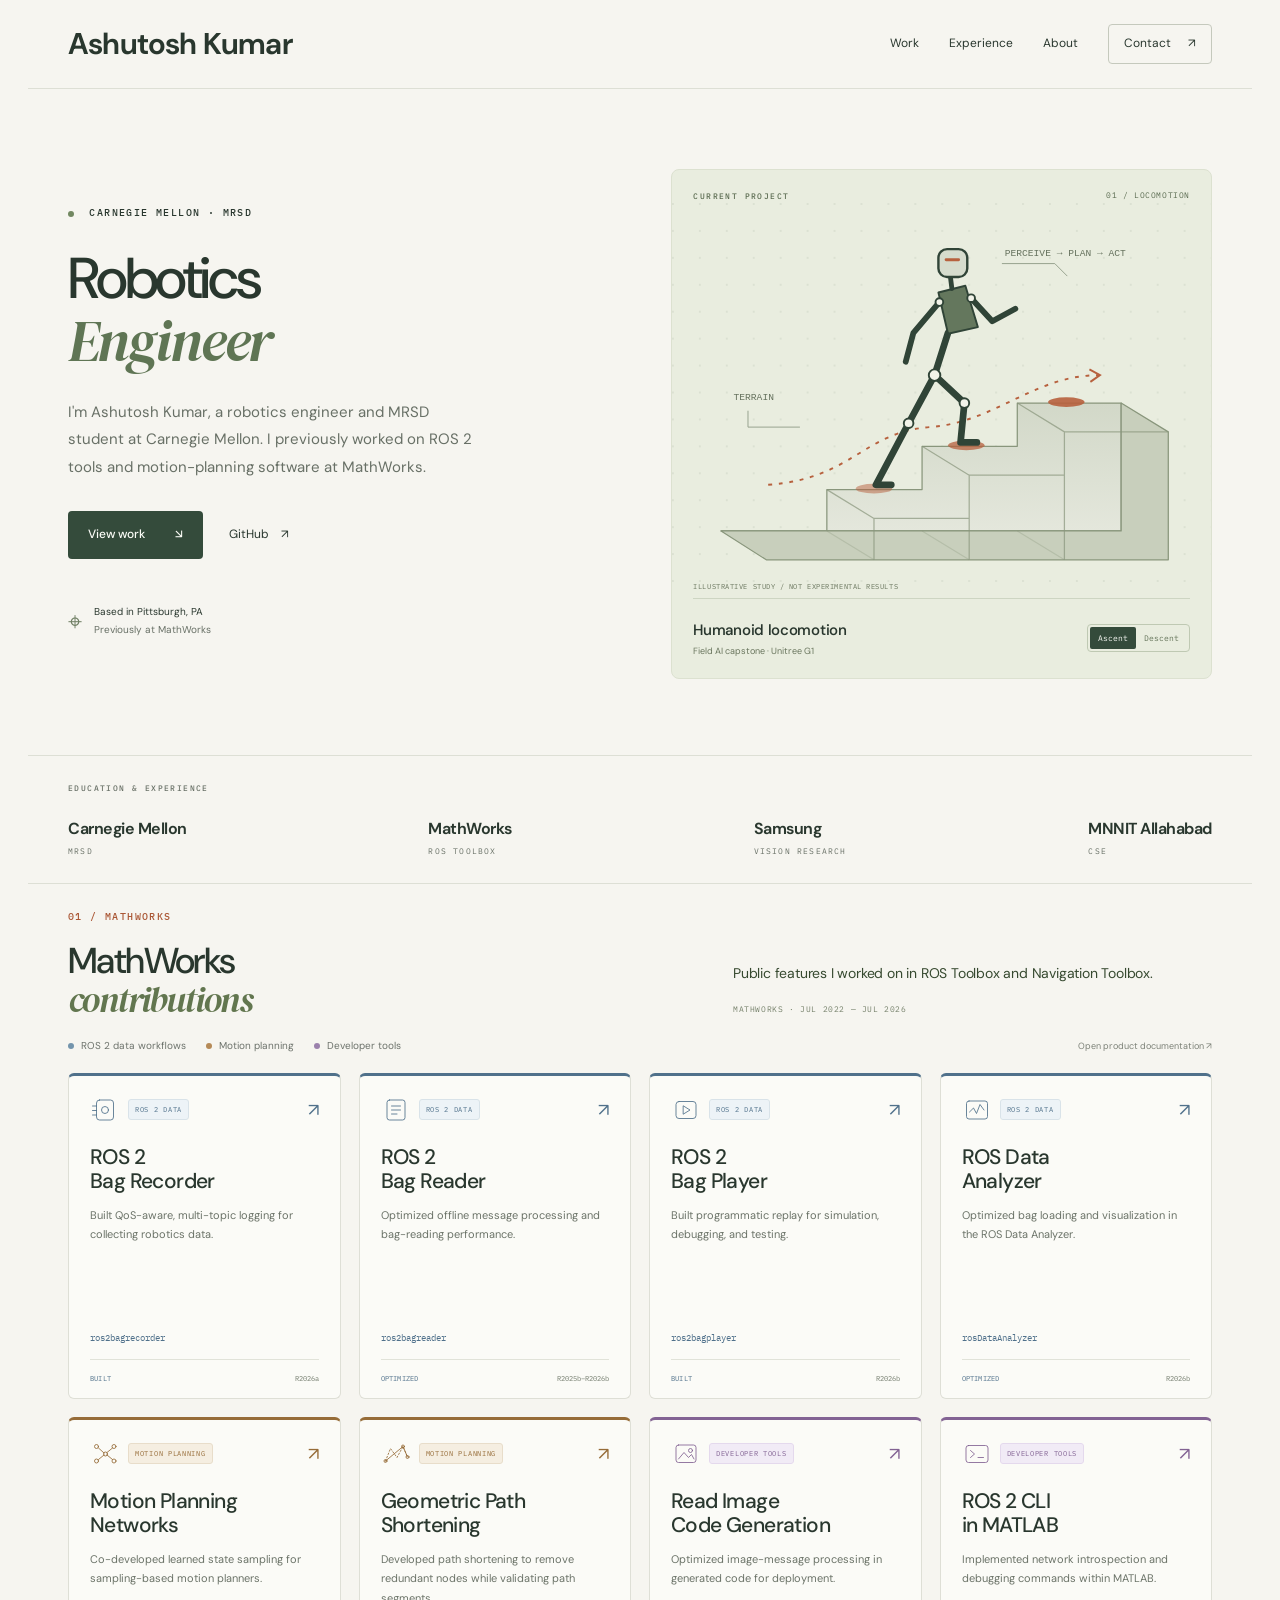
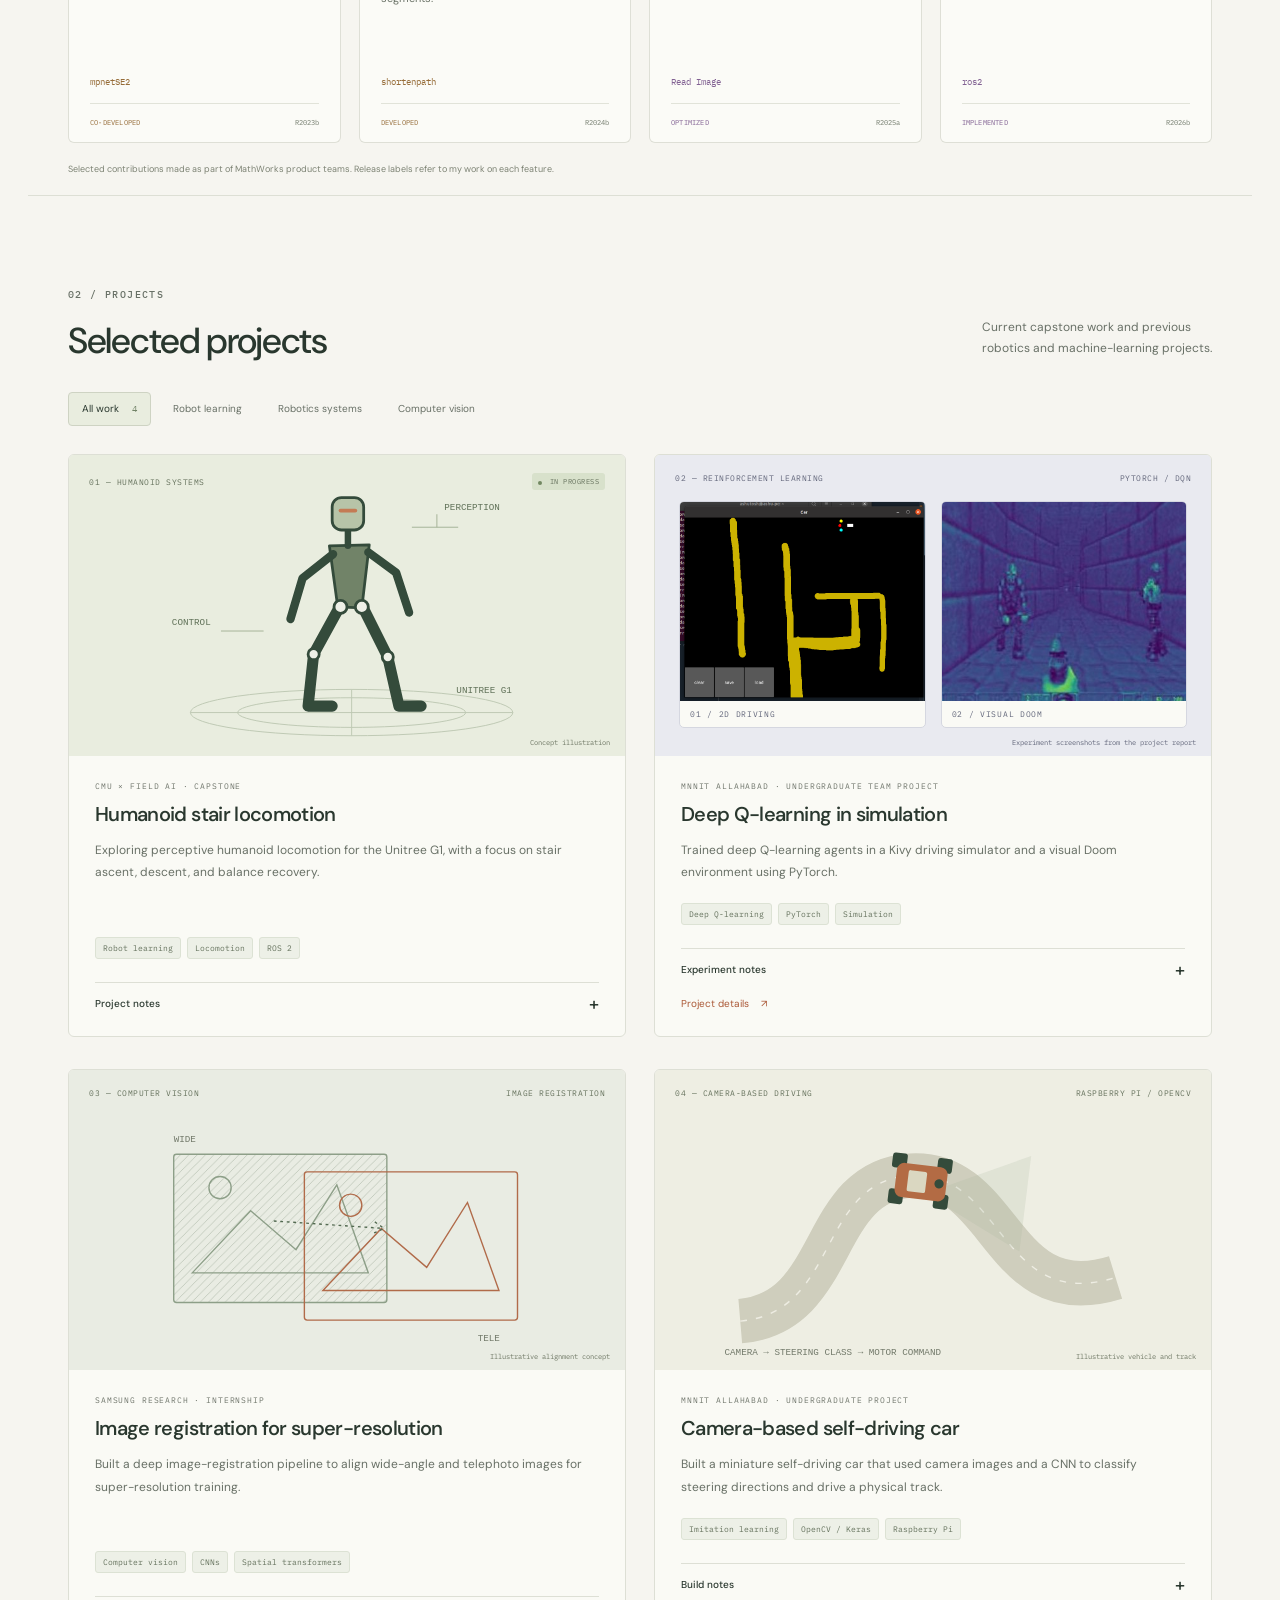
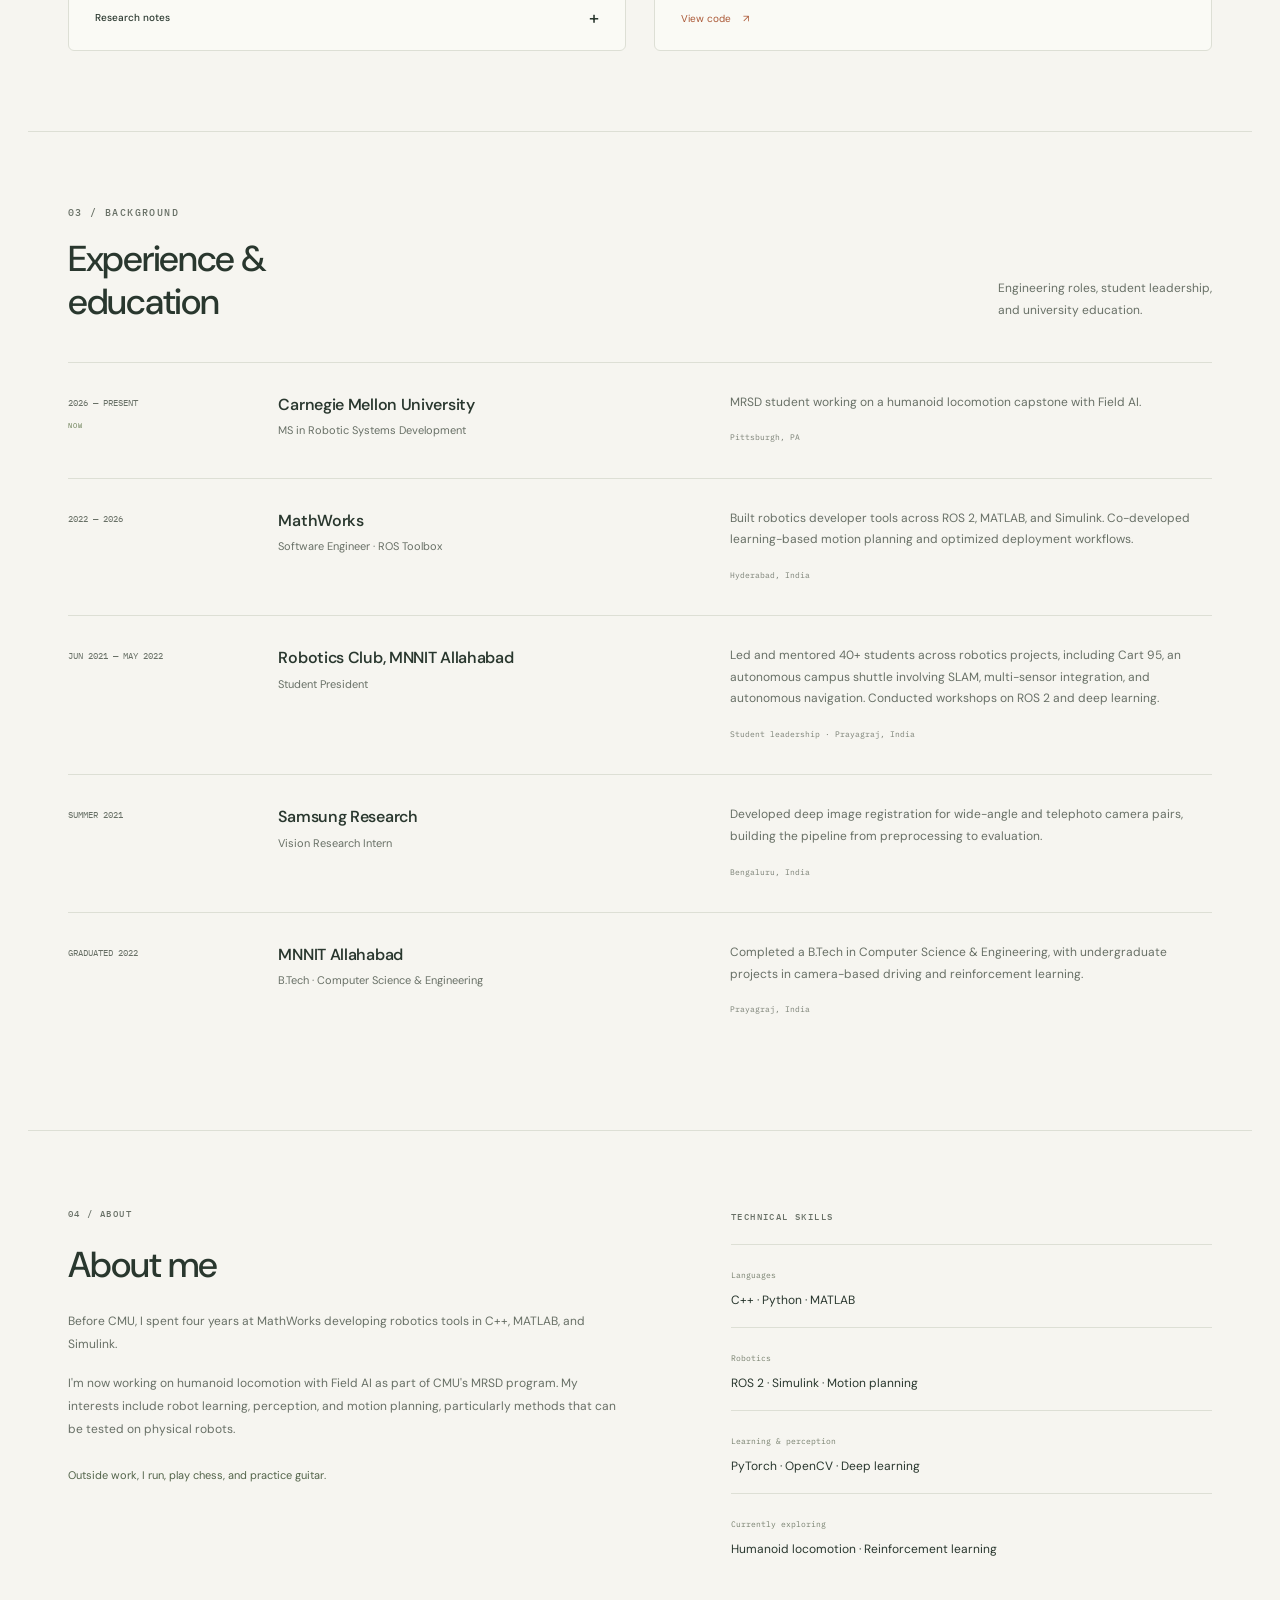
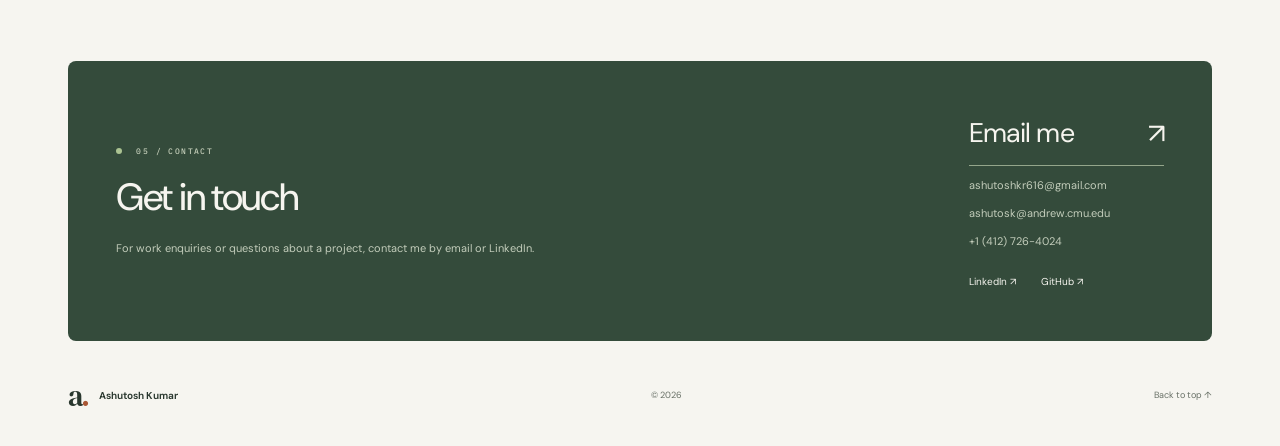
==== commit 01e4f043: "Use Robotics Engineer headline and matching sharing image" ====
--- a/index.html
+++ b/index.html
@@ -5,24 +5,24 @@
   <meta name="viewport" content="width=device-width, initial-scale=1">
   <meta name="theme-color" content="#f6f5f0">
   <meta name="description" content="Ashutosh Kumar, robotics engineer and CMU MRSD student. Previously at MathWorks, working on ROS 2 tools and motion planning.">
-  <meta property="og:title" content="Ashutosh Kumar — Robotics & Robot Learning">
+  <meta property="og:title" content="Ashutosh Kumar — Robotics Engineer">
   <meta property="og:description" content="Robotics projects, public MathWorks contributions, and experience in ROS 2, robot learning, and motion planning.">
   <meta property="og:type" content="website">
   <meta property="og:url" content="https://waytoashutosh.github.io/">
   <meta property="og:site_name" content="Ashutosh Kumar — Portfolio">
-  <meta property="og:image" content="https://waytoashutosh.github.io/assets/social-preview.png?v=bbde8597d96b">
-  <meta property="og:image:secure_url" content="https://waytoashutosh.github.io/assets/social-preview.png?v=bbde8597d96b">
+  <meta property="og:image" content="https://waytoashutosh.github.io/assets/social-preview.png?v=fcdbb02fdbfe">
+  <meta property="og:image:secure_url" content="https://waytoashutosh.github.io/assets/social-preview.png?v=fcdbb02fdbfe">
   <meta property="og:image:type" content="image/png">
   <meta property="og:image:width" content="1200">
   <meta property="og:image:height" content="630">
-  <meta property="og:image:alt" content="Ashutosh Kumar — Robotics and Robot Learning. CMU MRSD; previously MathWorks. Humanoid staircase illustration.">
+  <meta property="og:image:alt" content="Ashutosh Kumar — Robotics Engineer. CMU MRSD; previously MathWorks. Humanoid staircase illustration.">
   <meta name="twitter:card" content="summary_large_image">
-  <meta name="twitter:title" content="Ashutosh Kumar — Robotics &amp; Robot Learning">
+  <meta name="twitter:title" content="Ashutosh Kumar — Robotics Engineer">
   <meta name="twitter:description" content="Robotics projects, public MathWorks contributions, and current work at Carnegie Mellon.">
-  <meta name="twitter:image" content="https://waytoashutosh.github.io/assets/social-preview.png?v=bbde8597d96b">
-  <meta name="twitter:image:alt" content="Ashutosh Kumar — Robotics and Robot Learning. CMU MRSD; previously MathWorks.">
+  <meta name="twitter:image" content="https://waytoashutosh.github.io/assets/social-preview.png?v=fcdbb02fdbfe">
+  <meta name="twitter:image:alt" content="Ashutosh Kumar — Robotics Engineer. CMU MRSD; previously MathWorks.">
   <link rel="canonical" href="https://waytoashutosh.github.io/">
-  <title>Ashutosh Kumar — Robotics & Robot Learning</title>
+  <title>Ashutosh Kumar — Robotics Engineer</title>
   <link rel="icon" type="image/svg+xml" href="./assets/favicon.svg">
   <link rel="stylesheet" href="./styles.css?v=98a8d2ebacd9">
   <link rel="stylesheet" href="./mathworks.css?v=127edc45bfd8">
@@ -41,8 +41,8 @@
   <main id="main">
     <section class="hero section-wrap" id="home" aria-labelledby="hero-title">
       <div class="hero-copy">
-        <p class="eyebrow"><span class="status-dot" aria-hidden="true"></span> ROBOTICS ENGINEER · CMU MRSD</p>
-        <h1 id="hero-title">Robotics &amp;<br><em>robot learning</em></h1>
+        <p class="eyebrow"><span class="status-dot" aria-hidden="true"></span> CARNEGIE MELLON · MRSD</p>
+        <h1 id="hero-title">Robotics<br><em>Engineer</em></h1>
         <p class="hero-description">I'm Ashutosh Kumar, a robotics engineer and MRSD student at Carnegie Mellon. I previously worked on ROS 2 tools and motion-planning software at MathWorks.</p>
         <div class="hero-actions"><a class="button button-dark" href="#mathworks">View work <span aria-hidden="true">↘</span></a><a class="text-link" href="https://github.com/waytoashutosh" target="_blank" rel="noopener noreferrer">GitHub <span aria-hidden="true">↗</span></a></div>
         <div class="hero-note"><span class="location-symbol" aria-hidden="true">⌖</span><span>Based in Pittsburgh, PA<br><span class="muted">Previously at MathWorks</span></span></div>
